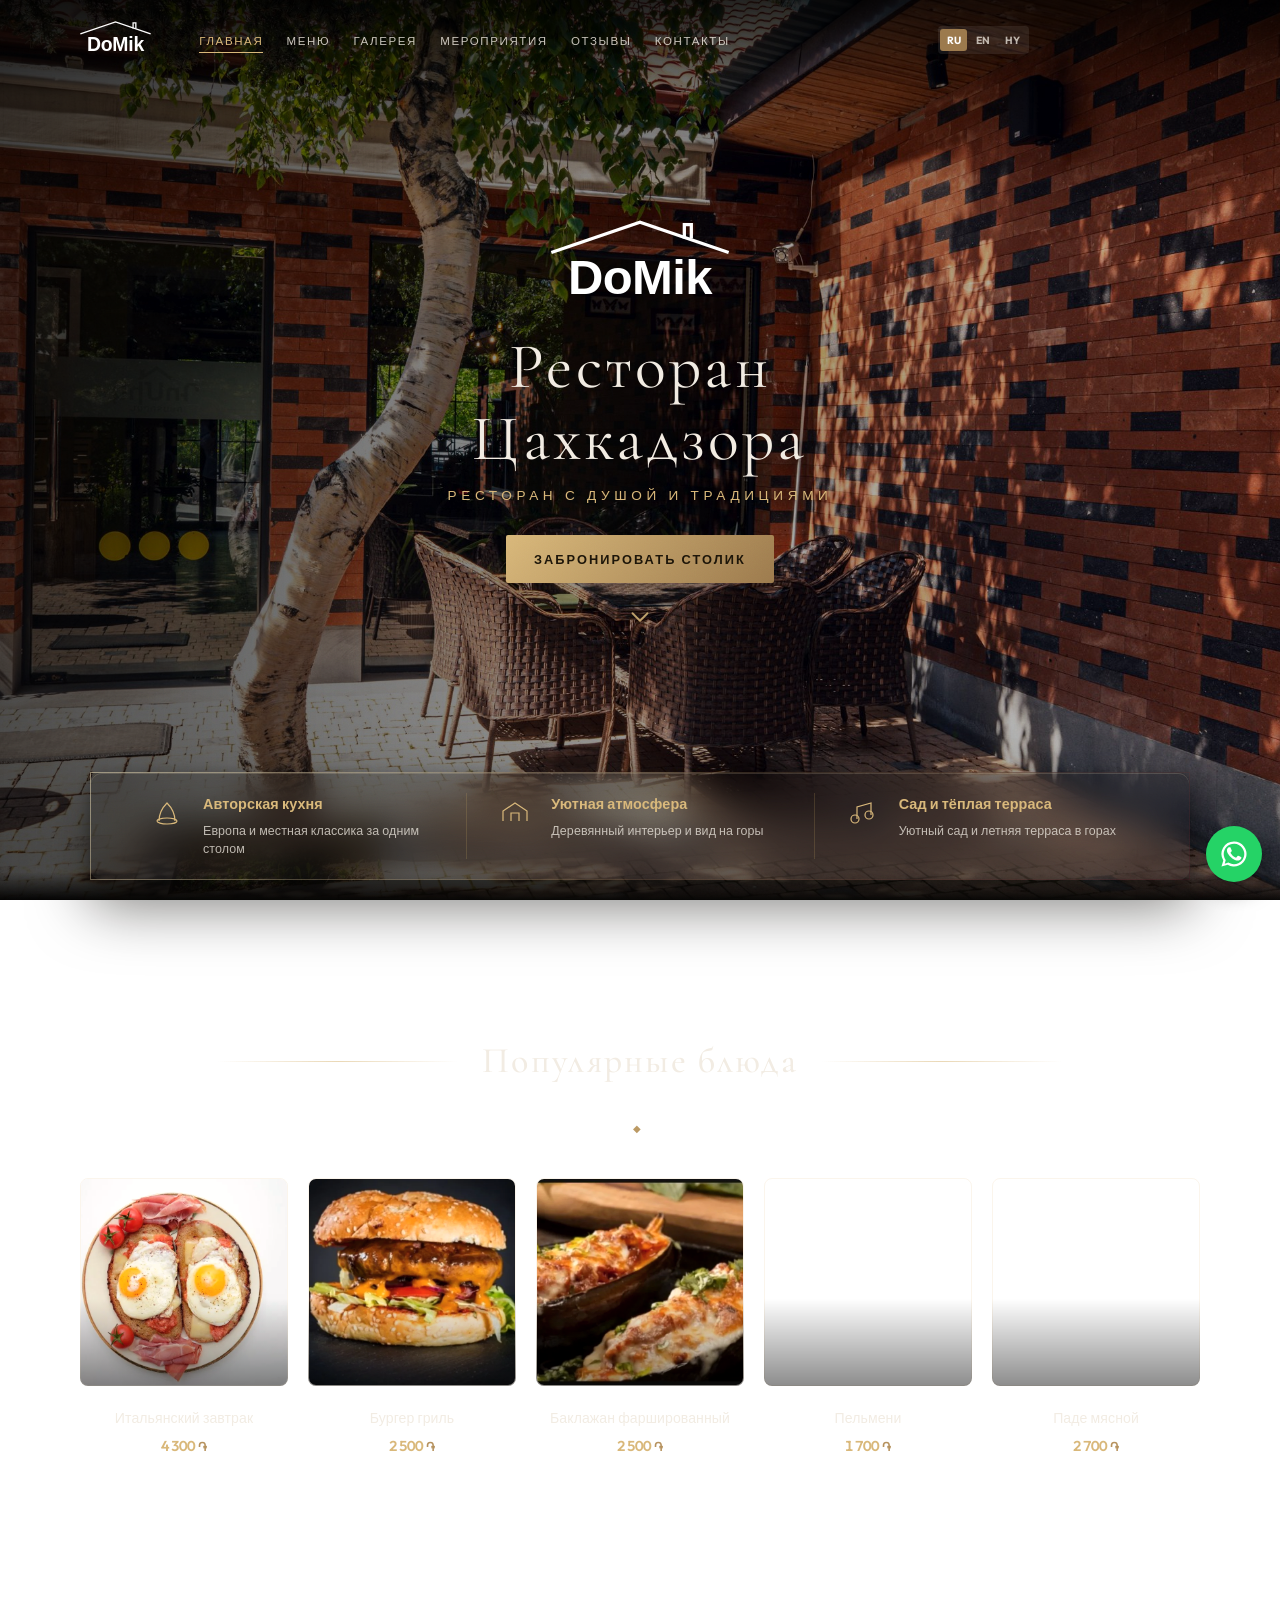
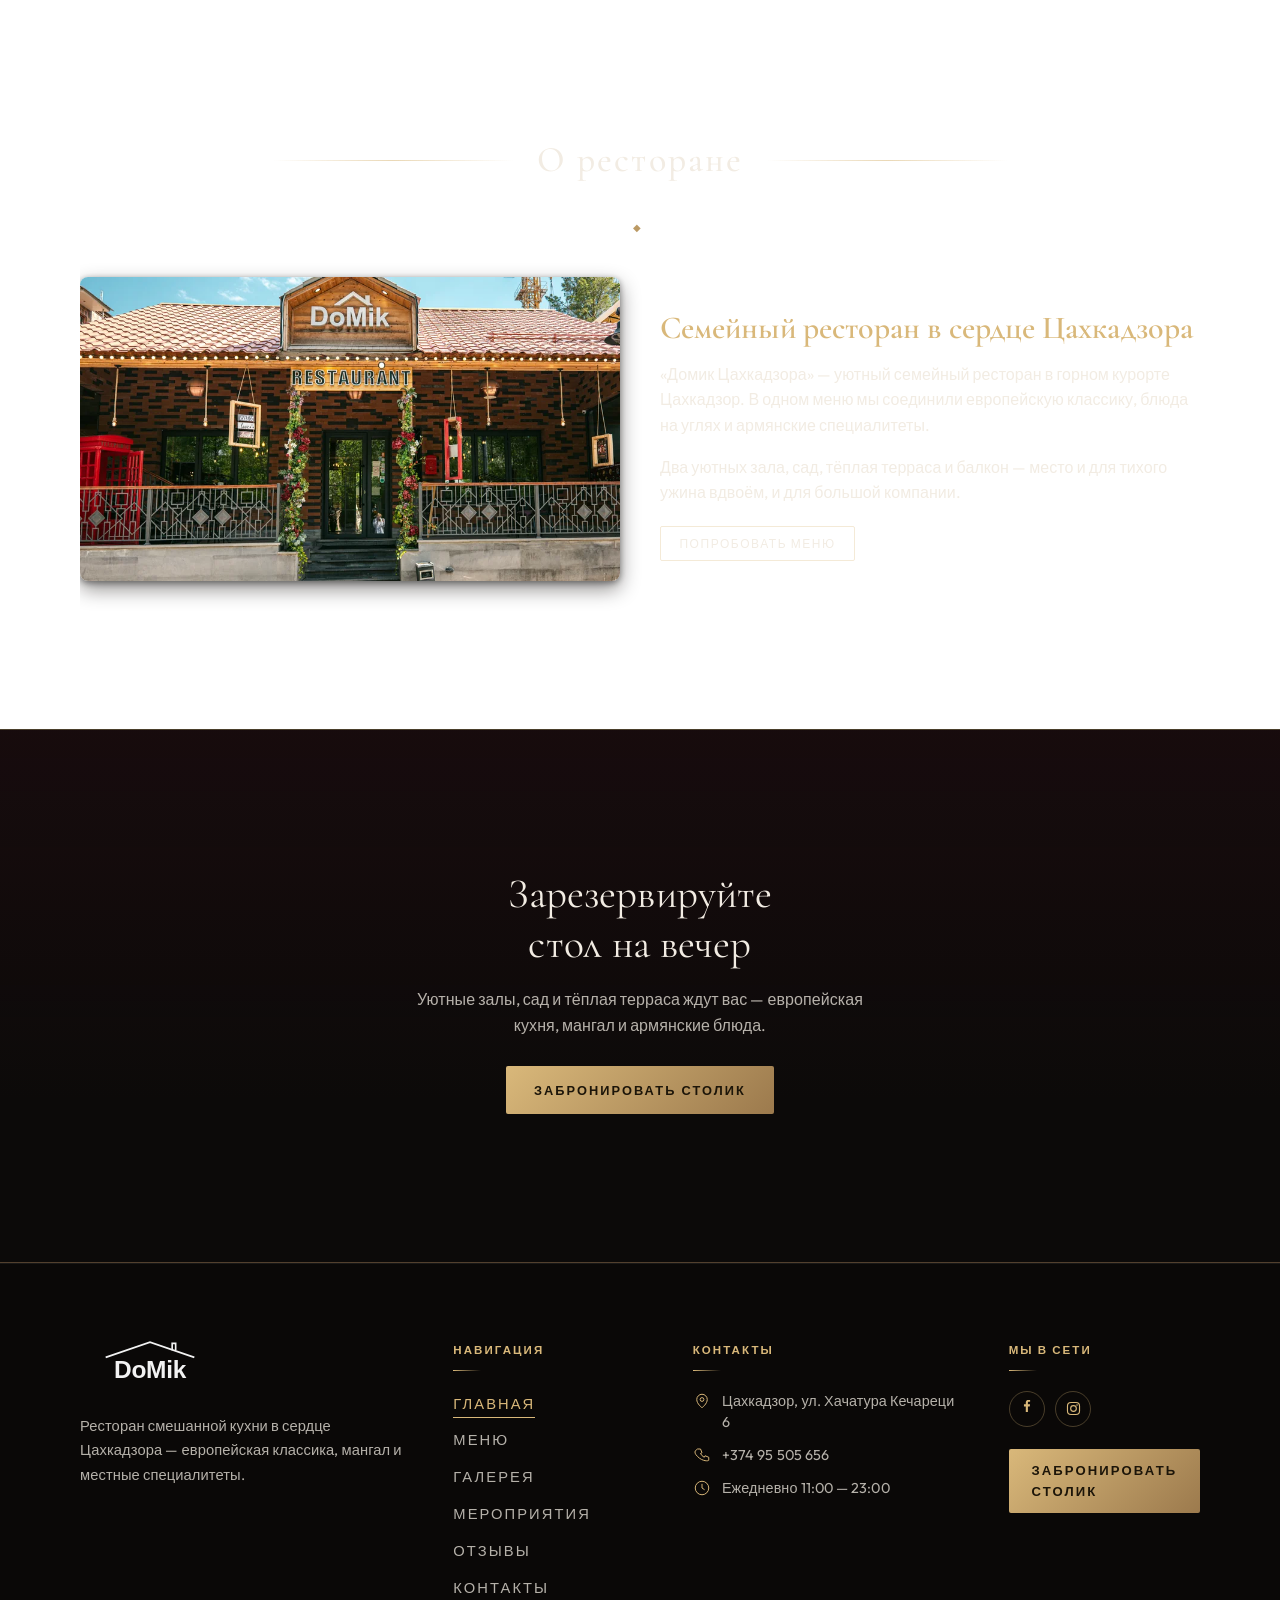
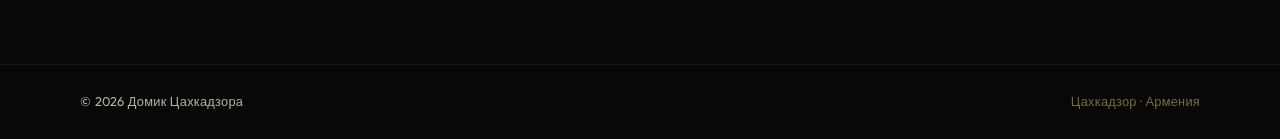
==== index.html @ 6a893675 "Site menu: fill in missing EN/HY translations (15 names, 33 descriptions) Ported the supplement dict" ====
<!DOCTYPE html>
<html lang="ru">
<head>
<meta charset="UTF-8">
<meta name="viewport" content="width=device-width, initial-scale=1.0">
<title data-i18n="page.title">Ресторан Цахкадзора</title>

<link rel="preconnect" href="https://fonts.googleapis.com">
<link rel="preconnect" href="https://fonts.gstatic.com" crossorigin>
<link href="https://fonts.googleapis.com/css2?family=Cormorant+Garamond:ital,wght@0,300;0,400;0,500;0,600;1,300;1,400&family=Outfit:wght@300;400;500;600&display=swap" rel="stylesheet">

<link rel="preload" as="image" href="img/hero-poster.jpg?v=3" fetchpriority="high">
<link rel="stylesheet" href="css/style.css?v=58">
<meta name="description" content="«Домик Цахкадзора» — уютный семейный ресторан в Цахкадзоре: европейская и армянская кухня, блюда на углях, паста и морепродукты. Два зала, сад и терраса.">
<meta name="robots" content="index, follow">
<meta name="theme-color" content="#0c0a09">
<link rel="icon" href="favicon.ico" sizes="any">
<link rel="icon" type="image/png" href="img/favicon-32.png">
<link rel="apple-touch-icon" href="img/favicon-180.png">
<meta property="og:type" content="website">
<meta property="og:site_name" content="Домик Цахкадзора">
<meta property="og:title" content="Домик Цахкадзора — ресторан">
<meta property="og:description" content="«Домик Цахкадзора» — уютный семейный ресторан в Цахкадзоре: европейская и армянская кухня, блюда на углях, паста и морепродукты. Два зала, сад и терраса.">
<meta property="og:image" content="https://zhenyalaptev03gmailcom.github.io/domik-tsakhkadzora/img/og-cover.jpg">
<meta property="og:url" content="https://zhenyalaptev03gmailcom.github.io/domik-tsakhkadzora/">
<link rel="canonical" href="https://zhenyalaptev03gmailcom.github.io/domik-tsakhkadzora/">
<meta property="og:locale" content="ru_RU">
<meta name="twitter:card" content="summary_large_image">
<script type="application/ld+json">
{"@context":"https://schema.org","@type":"Restaurant","name":"Домик Цахкадзора","image":"https://zhenyalaptev03gmailcom.github.io/domik-tsakhkadzora/img/og-cover.jpg","url":"https://zhenyalaptev03gmailcom.github.io/domik-tsakhkadzora/","telephone":"+374 95 505 656","priceRange":"$$","servesCuisine":["Армянская","Европейская"],"address":{"@type":"PostalAddress","streetAddress":"ул. Хачатура Кечареци 6","addressLocality":"Цахкадзор","addressRegion":"Котайк","addressCountry":"AM"},"geo":{"@type":"GeoCoordinates","latitude":40.5314,"longitude":44.7194},"openingHoursSpecification":[{"@type":"OpeningHoursSpecification","dayOfWeek":["Monday","Tuesday","Wednesday","Thursday","Friday","Saturday","Sunday"],"opens":"11:00","closes":"23:00"}],"hasMenu":"https://zhenyalaptev03gmailcom.github.io/domik-tsakhkadzora/menu.html","acceptsReservations":true,"sameAs":["https://www.instagram.com/domik_restaurant/","https://www.facebook.com/domiktsaghkadzor","https://yandex.com/maps/org/domik/241007402187/"],"aggregateRating":{"@type":"AggregateRating","ratingValue":"5.0","reviewCount":"89","bestRating":"5"}}
</script>
</head>
<body>
<div id="intro-curtain" aria-hidden="true">
  <img src="img/logo-domik.svg" alt="" width="220" height="74">
  <span class="intro-rule"></span>
</div>
<header class="site-header">
<div class="nav-inner">
  <div class="nav-left">
    <a href="index.html" class="logo logo--header">
      <img src="img/logo-domik.svg" alt="DoMik" class="logo-mark" width="112" height="38">
    </a>
  </div>
  <nav><ul><li><a href="index.html" data-i18n="nav.home" class="active">Главная</a></li><li><a href="menu.html" data-i18n="nav.menu">Меню</a></li><li><a href="gallery.html" data-i18n="nav.gallery">Галерея</a></li><li><a href="events.html" data-i18n="nav.events">Мероприятия</a></li><li><a href="reviews.html" data-i18n="nav.reviews">Отзывы</a></li><li><a href="contacts.html" data-i18n="nav.contacts">Контакты</a></li></ul></nav>
  <div class="nav-right">
    
<div class="lang-switch" role="group" aria-label="Language">
  <button type="button" data-lang="ru" class="active">RU</button>
  <button type="button" data-lang="en">EN</button>
  <button type="button" data-lang="hy">HY</button>
</div>
    <a href="contacts.html#book" class="btn-book-outline" data-i18n="hero.btn2">Забронировать столик</a>
    <a class="ya-rating" href="https://yandex.com/maps/org/domik/241007402187/" target="_blank" rel="noopener" title="Рейтинг 5,0 в Яндексе">
      <iframe src="https://yandex.ru/sprav/widget/rating-badge/241007402187?type=rating&theme=dark" width="180" height="64" frameborder="0" scrolling="no" loading="lazy" title="Рейтинг в Яндексе"></iframe>
    </a>
    <button class="burger" aria-label="Меню"><span></span><span></span><span></span></button>
  </div>
</div>
</header>

<section class="hero hero--home">
  <div class="hero-bg"></div>
  <video class="hero-video" autoplay muted loop playsinline preload="metadata" poster="img/hero-poster.jpg?v=3" aria-hidden="true">
    <source src="video/hero-9x16.mp4?v=4" type="video/mp4" media="(max-width: 600px) and (orientation: portrait)">
    <source src="video/hero.mp4?v=4" type="video/mp4">
  </video>
  <div class="hero-scrim" aria-hidden="true"></div>
  <div class="hero-stack">
    <div class="hero-content hero-content--center">
      <div class="hero-brand">
        <img src="img/logo-domik.svg" alt="DoMik" class="hero-logo" width="280" height="94">
        <h1 class="hero-place" data-i18n="brand.place">Ресторан Цахкадзора</h1>
        <p class="hero-tagline" data-i18n="hero.subtitle">ресторан с душой и традициями</p>
      </div>
      <a href="contacts.html#book" class="btn-book-solid" data-i18n="hero.btn.book">Забронировать столик</a>
      <a href="#popular" class="hero-scroll" aria-label="Листать вниз">
        <svg viewBox="0 0 24 24" fill="none"><path d="M6 9l6 6 6-6" stroke="currentColor" stroke-width="1.5" stroke-linecap="round" stroke-linejoin="round"/></svg>
      </a>
    </div>
    <div class="features-bar features-bar--hero">
      <div class="features-box">
        <div class="feature-cell"><svg class="feat-icon" viewBox="0 0 40 40" fill="none"><path d="M12 28c0-8 4-14 8-18 4 4 8 10 8 18" stroke="currentColor" stroke-width="1.2"/><ellipse cx="20" cy="28" rx="10" ry="3" stroke="currentColor" stroke-width="1.2"/></svg>
          <div><h4 data-i18n="feat1.t">Авторская кухня</h4><p data-i18n="feat1.p">Европа и местная классика за одним столом</p></div>
        </div>
        <div class="feature-cell"><svg class="feat-icon" viewBox="0 0 40 40" fill="none"><path d="M8 28V18l12-8 12 8v10" stroke="currentColor" stroke-width="1.2"/><path d="M16 28v-8h8v8" stroke="currentColor" stroke-width="1.2"/></svg>
          <div><h4 data-i18n="feat2.t">Уютная атмосфера</h4><p data-i18n="feat2.p">Тёплый интерьер и гостеприимство</p></div>
        </div>
        <div class="feature-cell"><svg class="feat-icon" viewBox="0 0 40 40" fill="none"><path d="M14 26V14l14-4v12" stroke="currentColor" stroke-width="1.2"/><circle cx="12" cy="26" r="4" stroke="currentColor" stroke-width="1.2"/><circle cx="26" cy="22" r="4" stroke="currentColor" stroke-width="1.2"/></svg>
          <div><h4 data-i18n="feat3.t">Сад и тёплая терраса</h4><p data-i18n="feat3.p">Уютный сад и летняя терраса в горах</p></div>
        </div>
      </div>
    </div>
  </div>
</section>

<section class="section-dishes" id="popular">
  <div class="container">
    <div class="section-heading">
      <h2 data-i18n="sec.dishes">Популярные блюда</h2>
    </div>
    <p class="section-diamond">◆</p>
    <div class="dishes-grid" id="popular-dishes-grid" aria-live="polite">
      <p class="popular-dishes-loading">Загрузка…</p>
    </div>
  </div>
</section>
<section class="section-about" id="about">
  <div class="container">
    <div class="section-heading">
      <h2 data-i18n="page.about.h1">О ресторане</h2>
    </div>
    <p class="section-diamond">◆</p>
    <div class="about-split">
      <picture><source srcset="img/about-interior.webp?v=3" type="image/webp"><img src="img/about-interior.jpg?v=3" alt="Ресторан «Домик Цахкадзора»" width="900" height="506" loading="lazy" decoding="async"></picture>
      <div>
        <h3 class="about-split__title" data-i18n="about.h2">Семейный ресторан в сердце Цахкадзора</h3>
        <p data-i18n="about.p1">«Домик Цахкадзора» — уютный семейный ресторан в горном курорте Цахкадзор. В одном меню мы соединили европейскую классику, блюда на углях и армянские специалитеты.</p>
        <p data-i18n="about.p2" style="margin-top:1rem">Два уютных зала, сад, тёплая терраса и балкон — место и для тихого ужина вдвоём, и для большой компании.</p>
        <p style="margin-top:1.5rem"><a href="menu.html" class="btn-book-outline" data-i18n="about.btn">Попробовать меню</a></p>
      </div>
    </div>
  </div>
</section>
<section class="events-band reserve-band">
  <div class="container">
    <p class="events-band__statement" data-i18n="reserve.h">Зарезервируйте стол на вечер</p>
    <p class="reserve-band__sub" data-i18n="reserve.p">Уютные залы, сад и тёплая терраса ждут вас — европейская кухня, мангал и армянские блюда.</p>
    <a href="contacts.html#book" class="btn-book-solid" data-i18n="hero.btn.book">Забронировать столик</a>
  </div>
</section>

<footer class="site-footer">
<div class="container footer-grid">
  <div class="footer-col footer-col--brand">
    <a href="index.html" class="footer-logo" aria-label="DoMik"><img src="img/logo-domik.svg" alt="DoMik" width="140" height="47"></a>
    <p class="footer-tagline" data-i18n="footer.tagline">Ресторан смешанной кухни в сердце Цахкадзора — европейская классика, мангал и местные специалитеты.</p>
    <a class="ya-rating ya-rating--footer" href="https://yandex.com/maps/org/domik/241007402187/" target="_blank" rel="noopener" title="Рейтинг 5,0 в Яндексе">
      <iframe src="https://yandex.ru/sprav/widget/rating-badge/241007402187?type=rating&amp;theme=dark" width="150" height="50" frameborder="0" scrolling="no" loading="lazy" title="Рейтинг в Яндексе"></iframe>
    </a>
  </div>
  <nav class="footer-col footer-col--nav" aria-label="Footer">
    <h4 class="footer-h" data-i18n="footer.nav">Навигация</h4>
    <ul>
      <li><a href="index.html" data-i18n="nav.home">Главная</a></li>
      <li><a href="menu.html" data-i18n="nav.menu">Меню</a></li>
      <li><a href="gallery.html" data-i18n="nav.gallery">Галерея</a></li>
      <li><a href="events.html" data-i18n="nav.events">Мероприятия</a></li>
      <li><a href="reviews.html" data-i18n="nav.reviews">Отзывы</a></li>
      <li><a href="contacts.html" data-i18n="nav.contacts">Контакты</a></li>
    </ul>
  </nav>
  <div class="footer-col footer-col--contacts">
    <h4 class="footer-h" data-i18n="nav.contacts">Контакты</h4>
    <ul class="footer-contact-list">
      <li><svg viewBox="0 0 24 24" fill="none" aria-hidden="true"><path d="M12 21s7-5.2 7-11a7 7 0 10-14 0c0 5.8 7 11 7 11z" stroke="currentColor" stroke-width="1.3"/><circle cx="12" cy="10" r="2.5" stroke="currentColor" stroke-width="1.3"/></svg><span data-i18n="contacts.addr.val">Цахкадзор, ул. Хачатура Кечареци 6</span></li>
      <li><svg viewBox="0 0 24 24" fill="none" aria-hidden="true"><path d="M6 4h4l2 5-2 1a11 11 0 005 5l1-2 5 2v4c0 1-8 2-15-5S5 5 6 4z" stroke="currentColor" stroke-width="1.3" stroke-linejoin="round"/></svg><a href="tel:+37495505656">+374 95 505 656</a></li>
      <li><svg viewBox="0 0 24 24" fill="none" aria-hidden="true"><circle cx="12" cy="12" r="9" stroke="currentColor" stroke-width="1.3"/><path d="M12 7v5l3 2" stroke="currentColor" stroke-width="1.3" stroke-linecap="round"/></svg><span data-i18n="footer.hours.val">Ежедневно 11:00 — 23:00</span></li>
    </ul>
  </div>
  <div class="footer-col footer-col--connect">
    <h4 class="footer-h" data-i18n="footer.follow">Мы в сети</h4>
    <div class="footer-social">
      <a href="https://www.facebook.com/domiktsaghkadzor" target="_blank" rel="noopener" aria-label="Facebook"><svg viewBox="0 0 24 24" fill="currentColor" aria-hidden="true"><path d="M14 9h2.6l.4-3.1H14V3.9c0-.9.25-1.5 1.55-1.5H17.1V-.2C16.8-.25 15.85-.3 14.75-.3 12.45-.3 11 1.1 11 3.6v2.3H8.4V9H11v8h3V9z"/></svg></a>
      <a href="https://www.instagram.com/domik_restaurant/" target="_blank" rel="noopener" aria-label="Instagram"><svg viewBox="0 0 24 24" fill="none" aria-hidden="true"><rect x="3.5" y="3.5" width="17" height="17" rx="5" stroke="currentColor" stroke-width="1.6"/><circle cx="12" cy="12" r="4" stroke="currentColor" stroke-width="1.6"/><circle cx="17" cy="7" r="1.1" fill="currentColor"/></svg></a>
    </div>
    <a href="contacts.html#book" class="btn-book-solid footer-book" data-i18n="hero.btn.book">Забронировать столик</a>
  </div>
</div>
<div class="footer-bottom">
  <div class="container footer-bottom__inner">
    <span data-i18n="footer.copy">© 2026 Домик Цахкадзора</span>
    <span class="footer-madeby" data-i18n="logo.tag">Цахкадзор · Армения</span>
  </div>
</div>
</footer>
<script src="js/i18n.js?v=16"></script>
<script src="js/main.js?v=11"></script>
<script src="js/enhance.js?v=4"></script>
<script src="js/popular-weekly.js?v=38"></script>
</body>
</html>
---- css/style.css ----
/* Шрифты грузятся через <link rel="preconnect"> + <link> в <head> каждой страницы
   (Cormorant Garamond + Outfit). @import убран как render-blocking; Playfair Display не используется. */

:root {
  --bg: #0d0d0d;
  --bg-bar: rgba(13, 13, 13, 0.88);
  --bronze: #a67c52;
  --bronze-light: #c9a962;
  --bronze-solid: #8b6342;
  --text: #ffffff;
  --muted: rgba(255, 255, 255, 0.65);
  --line: rgba(201, 169, 98, 0.35);
}

* { margin: 0; padding: 0; box-sizing: border-box; }

body {
  font-family: 'Outfit', sans-serif;
  background: var(--bg);
  color: var(--text);
  line-height: 1.6;
}

h1, h2, h3, h4 {
  font-family: 'Cormorant Garamond', Georgia, serif;
  font-weight: 600;
}

a { text-decoration: none; color: inherit; transition: 0.25s; }

.container {
  max-width: 1200px;
  margin: 0 auto;
  padding: 0 1.5rem;
}

/* —— Header —— */
.site-header {
  position: fixed;
  top: 0;
  left: 0;
  right: 0;
  z-index: 1000;
  background: linear-gradient(180deg, rgba(0, 0, 0, 0.55) 0%, transparent 100%);
  transition: background 0.3s;
}

.site-header.scrolled {
  background: var(--bg-bar);
  backdrop-filter: blur(12px);
  border-bottom: 1px solid rgba(255, 255, 255, 0.06);
}

/* mobile burger open: solid dark header (no light hero showing through) */
.site-header.nav-open {
  background: #0f0c0a;
  backdrop-filter: blur(12px);
  border-bottom: 1px solid rgba(255, 255, 255, 0.06);
}

.nav-inner {
  max-width: 1200px;
  margin: 0 auto;
  padding: 0 1.25rem;
  height: 80px;
  display: grid;
  grid-template-columns: 1fr auto 1fr;
  align-items: center;
  gap: 1rem;
}

.nav-left { display: flex; align-items: center; justify-self: start; }

.logo {
  display: flex;
  align-items: center;
  color: var(--text);
}

.logo--header .logo-mark {
  display: block;
  width: auto;
  height: 38px;
  color: #fff;
}

.logo-icon {
  width: 44px;
  height: 44px;
  flex-shrink: 0;
}

.logo-text {
  font-family: 'Cormorant Garamond', serif;
  font-size: 1.15rem;
  font-weight: 600;
  line-height: 1.2;
  letter-spacing: 0.02em;
}

.logo-text small {
  display: block;
  font-family: 'Outfit', sans-serif;
  font-size: 0.62rem;
  font-weight: 400;
  color: var(--muted);
  letter-spacing: 0.14em;
  text-transform: uppercase;
  margin-top: 0.15rem;
}

nav { justify-self: center; }

nav ul {
  display: flex;
  gap: 1.75rem;
  list-style: none;
  flex-wrap: wrap;
  justify-content: center;
}

nav a {
  color: rgba(255, 255, 255, 0.85);
  font-size: 0.8rem;
  font-weight: 400;
  letter-spacing: 0.04em;
}

nav a:hover,
nav a.active { color: var(--bronze-light); }

.nav-right {
  display: flex;
  align-items: center;
  gap: 0.75rem;
  justify-self: end;
}

.btn-book-outline {
  border: 1px solid var(--bronze-light);
  color: var(--text);
  padding: 0.55rem 1.15rem;
  font-size: 0.75rem;
  font-weight: 500;
  letter-spacing: 0.06em;
  border-radius: 2px;
  white-space: nowrap;
}

.btn-book-outline:hover {
  background: rgba(201, 169, 98, 0.12);
}

.btn-book-solid {
  display: inline-block;
  background: var(--bronze-solid);
  color: #fff;
  padding: 0.85rem 1.75rem;
  border-radius: 4px;
  font-size: 0.8rem;
  font-weight: 600;
  letter-spacing: 0.08em;
  border: none;
  cursor: pointer;
}

.btn-book-solid:hover { background: var(--bronze); }

.lang-switch {
  display: flex;
  gap: 0.15rem;
  background: rgba(255, 255, 255, 0.08);
  padding: 0.15rem;
  border-radius: 4px;
}

.lang-switch button {
  border: none;
  background: transparent;
  color: var(--muted);
  font-size: 0.65rem;
  font-weight: 700;
  padding: 0.3rem 0.4rem;
  border-radius: 3px;
  cursor: pointer;
  font-family: inherit;
}

.lang-switch button.active {
  background: var(--bronze-solid);
  color: #fff;
}

.burger {
  display: none;
  flex-direction: column;
  gap: 5px;
  background: none;
  border: none;
  cursor: pointer;
  padding: 4px;
}

.burger span {
  width: 22px;
  height: 2px;
  background: var(--bronze-light);
}

/* —— Hero —— */
.hero {
  position: relative;
  min-height: 100vh;
  min-height: 100dvh;
  padding-top: 72px;
}

.hero-stack {
  position: relative;
  z-index: 2;
  display: flex;
  flex-direction: column;
  justify-content: space-between;
  min-height: calc(100vh - 72px);
  min-height: calc(100dvh - 72px);
  max-width: 1200px;
  margin: 0 auto;
  padding: 1rem 1.5rem 1.25rem;
  width: 100%;
  box-sizing: border-box;
}

.hero-bg {
  position: absolute;
  inset: 0;
  background: url('../img/hero-bg.jpg?v=2') center/cover no-repeat;
}

.hero-bg::after {
  content: '';
  position: absolute;
  inset: 0;
  background: linear-gradient(
    90deg,
    rgba(0, 0, 0, 0.72) 0%,
    rgba(0, 0, 0, 0.45) 45%,
    rgba(0, 0, 0, 0.25) 100%
  );
}

.hero-content {
  position: relative;
  z-index: 2;
  width: 100%;
  text-align: left;
}

.hero--home .hero-content {
  flex: 1;
  display: flex;
  flex-direction: column;
  align-items: center;
  justify-content: center;
  padding: 0.5rem 0 1rem;
  min-height: 0;
}

.hero-content--center {
  display: flex;
  flex-direction: column;
  align-items: center;
  text-align: center;
}

.hero-brand {
  margin-bottom: 1.5rem;
  max-width: 560px;
  display: block;
}

.hero--home .hero-brand {
  margin-left: auto;
  margin-right: auto;
  text-align: center;
}

.hero--home .hero-logo {
  margin-left: auto;
  margin-right: auto;
}

.hero--home .btn-book-solid {
  margin-top: 0.25rem;
}

.hero-logo {
  display: block;
  width: min(280px, 78vw);
  height: auto;
  margin-bottom: 1rem;
  filter: drop-shadow(0 8px 24px rgba(0, 0, 0, 0.45));
}

.hero-place {
  display: block;
  font-family: 'Cormorant Garamond', serif;
  font-size: clamp(2rem, 5vw, 3.25rem);
  font-weight: 600;
  letter-spacing: 0.04em;
  color: #ffffff !important;
  margin: 0 0 0.65rem;
  padding: 0;
  line-height: 1.12;
  text-shadow: 0 2px 20px rgba(0, 0, 0, 0.5);
}

.hero-tagline {
  display: block;
  font-family: 'Outfit', sans-serif;
  font-size: clamp(1rem, 2.2vw, 1.15rem);
  font-weight: 300;
  color: var(--bronze-light);
  letter-spacing: 0.03em;
  margin: 0;
  text-transform: lowercase;
  text-shadow: 0 1px 12px rgba(0, 0, 0, 0.4);
}

.hero-welcome {
  font-size: 0.9rem;
  color: var(--bronze-light);
  margin-bottom: 0.75rem;
  font-weight: 400;
  letter-spacing: 0.02em;
}

.hero-content h1 {
  font-size: clamp(2.5rem, 5.5vw, 4rem);
  font-weight: 600;
  margin-bottom: 0.65rem;
  color: #fff;
  max-width: 520px;
}

.hero-subtitle {
  font-size: 1.05rem;
  color: var(--muted);
  max-width: 420px;
  margin-bottom: 1.75rem;
  font-weight: 300;
}

/* —— Features bar (в первом экране hero) —— */
.features-bar {
  position: relative;
  z-index: 3;
  width: 100%;
  flex-shrink: 0;
}

.features-bar--hero {
  margin-top: auto;
  padding: 0;
}

.features-bar .features-box {
  display: grid;
  grid-template-columns: repeat(3, 1fr);
  gap: 0;
  padding: 1.25rem 1.75rem;
  max-width: 1100px;
  margin: 0 auto;
  background: rgba(8, 8, 8, 0.2);
  backdrop-filter: blur(18px) saturate(1.15);
  -webkit-backdrop-filter: blur(18px) saturate(1.15);
  border: 1px solid rgba(201, 169, 98, 0.28);
  border-radius: 12px;
  box-shadow:
    inset 0 0 0 1px rgba(255, 255, 255, 0.05),
    0 12px 40px rgba(0, 0, 0, 0.4);
}

.features-bar .feature-cell {
  padding: 0 1.75rem;
}

.features-bar .feature-cell:not(:first-child) {
  border-left: 1px solid rgba(201, 169, 98, 0.2);
}

.feature-cell {
  display: flex;
  align-items: flex-start;
  gap: 1rem;
}

.feature-cell .feat-icon {
  width: 40px;
  height: 40px;
  flex-shrink: 0;
  color: var(--bronze-light);
}

.feature-cell h4 {
  font-family: 'Outfit', sans-serif;
  font-size: 0.9rem;
  font-weight: 600;
  margin-bottom: 0.35rem;
  color: var(--bronze-light);
}

.feature-cell p {
  font-size: 0.78rem;
  color: var(--muted);
  line-height: 1.5;
}

/* —— Popular dishes —— */
.section-dishes {
  padding: 4.5rem 0 5rem;
  background: var(--bg);
}

.section-about {
  padding: 3rem 0 5rem;
  background: var(--bg);
  scroll-margin-top: 88px;
}

.about-split__title {
  font-family: 'Cormorant Garamond', serif;
  font-size: clamp(1.5rem, 3vw, 2rem);
  color: var(--bronze-light);
  margin-bottom: 1rem;
  font-weight: 600;
}

.section-heading {
  display: flex;
  align-items: center;
  justify-content: center;
  gap: 1.25rem;
  margin-bottom: 3rem;
}

.section-heading::before,
.section-heading::after {
  content: '';
  flex: 1;
  max-width: 180px;
  height: 1px;
  background: linear-gradient(90deg, transparent, var(--line), transparent);
}

.section-heading h2 {
  font-size: clamp(1.75rem, 3vw, 2.25rem);
  white-space: nowrap;
  color: #fff;
}

.section-heading .diamond,
.section-diamond {
  color: var(--bronze-light);
  font-size: 0.65rem;
  margin: -1.5rem 0 2.5rem;
  text-align: center;
  letter-spacing: 0.3em;
}

.dishes-grid {
  display: grid;
  grid-template-columns: repeat(5, 1fr);
  gap: 1.25rem;
}

.popular-dishes-loading,
.popular-dishes-fallback {
  grid-column: 1 / -1;
  text-align: center;
  color: var(--muted);
  font-size: 0.95rem;
  padding: 2rem 1rem;
}

.dish-card {
  text-align: center;
  transition: transform 0.3s;
}

.dish-card:hover { transform: translateY(-4px); }

.dish-card img {
  width: 100%;
  aspect-ratio: 1;
  object-fit: cover;
  border-radius: 6px;
  margin-bottom: 0.85rem;
  border: 1px solid rgba(201, 169, 98, 0.12);
}

.dish-card h4 {
  font-family: 'Outfit', sans-serif;
  font-size: 0.88rem;
  font-weight: 500;
  margin-bottom: 0.35rem;
}

.dish-card .price {
  color: var(--bronze-light);
  font-weight: 600;
  font-size: 0.9rem;
}

/* —— Footer —— */
.site-footer {
  background: #080808;
  border-top: 1px solid rgba(255, 255, 255, 0.06);
  padding: 2rem 0;
}

.footer-inner {
  display: flex;
  flex-wrap: wrap;
  align-items: center;
  justify-content: space-between;
  gap: 1.5rem;
}

.footer-contacts {
  display: flex;
  flex-wrap: wrap;
  gap: 2rem 2.5rem;
}

.footer-item {
  display: flex;
  align-items: center;
  gap: 0.65rem;
  font-size: 0.82rem;
  color: var(--muted);
}

.footer-item svg {
  width: 18px;
  height: 18px;
  color: var(--bronze-light);
  flex-shrink: 0;
}

.footer-item strong {
  display: block;
  color: #fff;
  font-weight: 500;
  font-size: 0.85rem;
}

.footer-social {
  display: flex;
  gap: 0.65rem;
}

.footer-social a {
  width: 36px;
  height: 36px;
  border: 1px solid var(--line);
  border-radius: 50%;
  display: flex;
  align-items: center;
  justify-content: center;
  font-size: 0.7rem;
  font-weight: 600;
  color: var(--bronze-light);
}

.footer-social a:hover {
  background: rgba(201, 169, 98, 0.1);
}

/* —— Inner pages —— */
.page-hero {
  padding: 9rem 1.5rem 3rem;
  text-align: center;
  background: transparent;   /* blend into the page gradient — no flat-dark block / divider seam */
  border-bottom: none;
}

.page-hero h1 { font-size: 2.5rem; }

.page-hero p {
  color: var(--muted);
  margin-top: 0.5rem;
}

section.page-section { padding: 3rem 0 4rem; }

.menu-category { margin-bottom: 2.5rem; }

.menu-category h3 {
  font-size: 1.35rem;
  color: var(--bronze-light);
  margin-bottom: 1rem;
  border-bottom: 1px solid rgba(255, 255, 255, 0.08);
  padding-bottom: 0.5rem;
}

.menu-item {
  display: flex;
  justify-content: space-between;
  gap: 1rem;
  padding: 1rem 0;
  border-bottom: 1px solid rgba(255, 255, 255, 0.05);
}

.menu-item h4 { font-size: 1rem; }

.menu-item .desc {
  font-size: 0.85rem;
  color: var(--muted);
}

.menu-item .price {
  color: var(--bronze-light);
  font-weight: 600;
  white-space: nowrap;
}

/* —— Menu page (orderin import) —— */
.menu-nav {
  display: flex;
  flex-wrap: wrap;
  gap: 0.5rem;
  justify-content: center;
  padding: 1rem 1.25rem;
  margin: -1rem auto 1.25rem;
  position: sticky;
  top: 72px;
  z-index: 50;
  max-width: 1170px;
  background: rgba(13, 13, 13, 0.55);
  backdrop-filter: blur(22px) saturate(1.1);
  -webkit-backdrop-filter: blur(22px) saturate(1.1);
  border: 1px solid rgba(255, 255, 255, 0.08);
  border-radius: 14px;
  box-shadow: 0 12px 40px rgba(0, 0, 0, 0.4);
  isolation: isolate;
}

/* Размытый «ореол» по бокам панели вкладок — без вертикальной линии */
.menu-nav::before {
  content: '';
  position: absolute;
  left: 50%;
  top: 50%;
  z-index: -1;
  width: min(calc(100% + 10rem), 96vw);   /* cap so the glow never overflows narrow desktops */
  height: calc(100% + 3rem);
  transform: translate(-50%, -50%);
  border-radius: 28px;
  background: rgba(13, 13, 13, 0.72);
  filter: blur(28px);
  pointer-events: none;
}

.menu-tab {
  padding: 0.45rem 0.9rem;
  border: 1px solid rgba(255, 255, 255, 0.12);
  border-radius: 999px;
  font-size: 0.8rem;
  color: var(--muted);
  transition: color 0.2s, border-color 0.2s, background 0.2s;
}

.menu-tab:hover {
  color: var(--bronze-light);
  border-color: var(--bronze);
}

.menu-page .menu-category {
  scroll-margin-top: 140px;
  margin-bottom: 3rem;
  padding-top: 0.25rem;
}

.menu-page .menu-category:first-of-type {
  padding-top: 0.75rem;
}

.menu-page .menu-category h3 {
  font-size: 1.5rem;
  color: var(--bronze-light);
  margin-bottom: 1.25rem;
  padding-bottom: 0.5rem;
  border-bottom: 1px solid rgba(255, 255, 255, 0.08);
}

.menu-grid {
  display: grid;
  grid-template-columns: repeat(auto-fill, minmax(200px, 1fr));
  gap: 1.25rem;
}

.menu-card {
  display: block;
  width: 100%;
  margin: 0;
  padding: 0;
  font: inherit;
  color: inherit;
  text-align: left;
  text-decoration: none;
  appearance: none;
  -webkit-appearance: none;
  background: #161616;
  border: none;
  border-radius: 8px;
  overflow: hidden;
  box-shadow: inset 0 0 0 1px rgba(255, 255, 255, 0.06);
  transition: transform 0.2s, box-shadow 0.2s;
}

a.menu-card--link {
  cursor: pointer;
  user-select: none;
  -webkit-user-select: none;
}

a.menu-card--link:focus-visible {
  outline: 2px solid var(--bronze-light);
  outline-offset: 2px;
}

a.menu-card--link img {
  pointer-events: none;
  -webkit-user-drag: none;
}

.menu-card:hover {
  transform: translateY(-2px);
  box-shadow:
    inset 0 0 0 1px rgba(201, 169, 98, 0.35),
    0 8px 24px rgba(0, 0, 0, 0.35);
}

.modal[hidden] {
  display: none !important;
  pointer-events: none !important;
}

.dish-modal.active {
  display: flex !important;
  pointer-events: auto;
}

body.modal-open {
  overflow: hidden;
}

.dish-modal {
  align-items: center;
  justify-content: center;
  padding: 1.25rem;
}

.dish-modal__panel {
  position: relative;
  width: min(520px, 100%);
  max-height: min(90vh, 720px);
  overflow: auto;
  background: #141414;
  border-radius: 12px;
  box-shadow: 0 24px 64px rgba(0, 0, 0, 0.55);
  border: 1px solid rgba(201, 169, 98, 0.2);
}

.dish-modal__media img,
.dish-modal__media .menu-card__ph {
  width: 100%;
  aspect-ratio: 4 / 3;
  object-fit: cover;
  display: block;
}

.dish-modal__media .menu-card__ph {
  min-height: 200px;
}

.dish-modal__body {
  padding: 1.25rem 1.5rem 1.5rem;
}

.dish-modal__body h2 {
  font-family: 'Cormorant Garamond', serif;
  font-size: 1.65rem;
  font-weight: 600;
  margin-bottom: 0.35rem;
}

.dish-modal__price {
  color: var(--bronze-light);
  font-weight: 600;
  font-size: 1.05rem;
  margin-bottom: 1rem;
}

.dish-modal__body h3 {
  font-size: 0.75rem;
  letter-spacing: 0.12em;
  text-transform: uppercase;
  color: var(--muted);
  margin: 0 0 0.4rem;
}

.dish-modal__body p {
  font-size: 0.92rem;
  line-height: 1.55;
  color: rgba(255, 255, 255, 0.88);
  margin-bottom: 1rem;
}

.dish-modal .modal-close {
  position: absolute;
  top: 0.5rem;
  right: 0.5rem;
  z-index: 2;
}

/* —— Dish detail page (dish.html?id=…) —— */
.dish-page-wrap {
  position: relative;
  padding: 7.5rem 0 4rem;
  background: var(--bg);
  min-height: 100vh;
  overflow: hidden;
}

.dish-page-wrap::before {
  content: '';
  position: fixed;
  inset: 0;
  z-index: 0;
  pointer-events: none;
  background: url('../img/about-interior.jpg') center / cover no-repeat;
  opacity: 0.2;
  -webkit-mask-image:
    linear-gradient(
      90deg,
      transparent 0%,
      rgba(0, 0, 0, 0.3) 8%,
      black 22%,
      black 78%,
      rgba(0, 0, 0, 0.3) 92%,
      transparent 100%
    ),
    linear-gradient(
      180deg,
      rgba(0, 0, 0, 0.35) 0%,
      black 120px,
      black 85%,
      rgba(0, 0, 0, 0.4) 100%
    );
  -webkit-mask-composite: source-in;
  mask-image:
    linear-gradient(
      90deg,
      transparent 0%,
      rgba(0, 0, 0, 0.3) 8%,
      black 22%,
      black 78%,
      rgba(0, 0, 0, 0.3) 92%,
      transparent 100%
    ),
    linear-gradient(
      180deg,
      rgba(0, 0, 0, 0.35) 0%,
      black 120px,
      black 85%,
      rgba(0, 0, 0, 0.4) 100%
    );
  mask-composite: intersect;
}

.dish-page-wrap::after {
  content: '';
  position: fixed;
  inset: 0;
  z-index: 0;
  pointer-events: none;
  background:
    linear-gradient(
      90deg,
      var(--bg) 0%,
      rgba(13, 13, 13, 0.88) 6%,
      rgba(13, 13, 13, 0.35) 18%,
      transparent 32%,
      transparent 68%,
      rgba(13, 13, 13, 0.35) 82%,
      rgba(13, 13, 13, 0.88) 94%,
      var(--bg) 100%
    ),
    linear-gradient(
      180deg,
      var(--bg) 0%,
      rgba(13, 13, 13, 0.75) 88px,
      rgba(13, 13, 13, 0.25) 200px,
      transparent 42%,
      rgba(13, 13, 13, 0.35) 100%
    );
}

.dish-page-wrap .dish-detail {
  position: relative;
  z-index: 1;
}

.dish-detail__back {
  display: inline-block;
  margin-bottom: 1.5rem;
  color: var(--bronze-light);
  text-decoration: none;
  font-size: 0.9rem;
}

.dish-detail__back:hover {
  text-decoration: underline;
}

.dish-detail__layout {
  display: grid;
  grid-template-columns: minmax(0, 1.1fr) minmax(0, 1fr);
  gap: 2.5rem;
  align-items: start;
}

.dish-detail__info {
  padding: 1.35rem 1.5rem;
  background: rgba(13, 13, 13, 0.5);
  backdrop-filter: blur(14px) saturate(1.05);
  -webkit-backdrop-filter: blur(14px) saturate(1.05);
  border: 1px solid rgba(255, 255, 255, 0.07);
  border-radius: 10px;
}

.dish-detail__media img {
  width: 100%;
  max-height: min(72vh, 560px);
  object-fit: cover;
  border-radius: 10px;
  display: block;
  box-shadow: 0 16px 48px rgba(0, 0, 0, 0.45);
}

.dish-detail__media .menu-card__ph {
  min-height: 320px;
  border-radius: 10px;
}

.dish-detail__category {
  font-size: 0.75rem;
  letter-spacing: 0.14em;
  text-transform: uppercase;
  color: var(--muted);
  margin-bottom: 0.5rem;
}

.dish-detail__title {
  font-family: 'Cormorant Garamond', serif;
  font-size: clamp(1.75rem, 4vw, 2.5rem);
  font-weight: 600;
  line-height: 1.15;
  margin-bottom: 0.75rem;
}

.dish-detail__price {
  color: var(--bronze-light);
  font-size: 1.35rem;
  font-weight: 600;
  margin-bottom: 1.75rem;
}

.dish-detail__section {
  margin-bottom: 1.5rem;
}

.dish-detail__section h2 {
  font-size: 0.75rem;
  letter-spacing: 0.12em;
  text-transform: uppercase;
  color: var(--muted);
  margin-bottom: 0.5rem;
}

.dish-detail__section p {
  font-size: 1rem;
  line-height: 1.6;
  color: rgba(255, 255, 255, 0.9);
}

.dish-detail__error {
  text-align: center;
  color: var(--muted);
  padding: 3rem 1rem;
}

.dish-detail__error a {
  color: var(--bronze-light);
  margin-left: 0.35rem;
}

@media (max-width: 768px) {
  .dish-detail__layout {
    grid-template-columns: 1fr;
    gap: 1.5rem;
  }

  .dish-detail__media img {
    max-height: 50vh;
  }
}

.menu-card img {
  width: 100%;
  aspect-ratio: 4 / 3;
  object-fit: cover;
  object-position: center center;
  display: block;
  background-color: #161616;
}

.menu-card__ph {
  aspect-ratio: 4 / 3;
  display: flex;
  align-items: center;
  justify-content: center;
  background: linear-gradient(145deg, #1a1a1a, #252525);
  color: var(--muted);
  font-size: 0.8rem;
  text-align: center;
  padding: 1rem;
}

.menu-card__body {
  padding: 0.85rem 1rem 1rem;
}

.menu-card__body h4,
.menu-card__body .menu-card__name {
  display: block;
  font-size: 0.95rem;
  line-height: 1.35;
  margin-bottom: 0.35rem;
  font-weight: 500;
  white-space: normal;
  overflow: visible;
  text-overflow: clip;
  word-break: break-word;
  hyphens: auto;
}

.menu-card__note {
  font-size: 0.8rem;
  color: var(--muted);
  margin: 0 0 0.4rem;
  line-height: 1.35;
}

.menu-card__body .price {
  display: block;
  margin-top: 0.25rem;
  color: var(--bronze-light);
  font-weight: 600;
  font-size: 0.9rem;
}

.menu-source {
  margin-top: 2.5rem;
  font-size: 0.85rem;
  color: var(--muted);
  text-align: center;
}

.menu-source a {
  color: var(--bronze-light);
}

.menu-source code {
  font-size: 0.8rem;
  color: var(--bronze);
}

/* —— Menu page hero & scroll —— */
body.page-menu {
  background: radial-gradient(155% 130% at 50% 6%, #371a12 0%, #1f100c 42%, #0c0a09 74%) no-repeat;
  background-attachment: fixed;
}

body.page-menu .site-header {
  background: var(--bg-bar);
}

.page-hero--menu {
  position: relative;
  min-height: 42vh;
  display: flex;
  align-items: center;
  justify-content: center;
  padding: 9rem 1.5rem 4rem;
  overflow: hidden;
  border-bottom: none;
  background: transparent;   /* let the body's warm gradient show through — no flat-dark band */
}

/* old flat var(--bg) bottom band removed — the photo now masks out into the page gradient */
.page-hero--menu::after { content: none; }

.page-hero--menu .page-hero__bg {
  position: absolute;
  inset: 0;
  background: url('../img/hero-bg.jpg?v=2') center/cover no-repeat;
  animation: menuHeroZoom 20s ease-in-out infinite alternate;
  -webkit-mask-image: linear-gradient(180deg, #000 58%, transparent 100%);
  mask-image: linear-gradient(180deg, #000 58%, transparent 100%);
}

.page-hero--menu .page-hero__overlay {
  position: absolute;
  inset: 0;
  background:
    linear-gradient(
      90deg,
      rgba(0, 0, 0, 0.45) 0%,
      rgba(0, 0, 0, 0.12) 24%,
      rgba(0, 0, 0, 0.12) 76%,
      rgba(0, 0, 0, 0.45) 100%
    ),
    linear-gradient(180deg, rgba(0, 0, 0, 0.55) 0%, transparent 100%);
  -webkit-mask-image: linear-gradient(180deg, #000 58%, transparent 100%);
  mask-image: linear-gradient(180deg, #000 58%, transparent 100%);
}

.page-hero--menu .page-hero__frame {
  position: relative;
  z-index: 2;
  padding: 2.5rem 3rem;
  border: 1px solid rgba(201, 169, 98, 0.35);
  background: rgba(13, 13, 13, 0.55);
  backdrop-filter: blur(10px);
  text-align: center;
}

.page-hero--menu .page-hero__ornament {
  display: block;
  color: var(--bronze-light);
  font-size: 0.7rem;
  letter-spacing: 0.45em;
  margin-bottom: 1rem;
}

.page-hero--menu .page-hero__line {
  display: block;
  width: 80px;
  height: 2px;
  margin: 0 auto 1rem;
  background: linear-gradient(90deg, transparent, var(--bronze-light), transparent);
}

.menu-page-wrap {
  position: relative;
  padding: 0 0 4rem;
  background: transparent;   /* let the page gradient show (no photo backdrop) */
}

/* Фоновое фото зала */
.menu-page-wrap::before {
  content: '';
  position: fixed;
  inset: 0;
  z-index: 0;
  pointer-events: none;
  background: url('../img/about-interior.jpg') center / cover no-repeat;
  opacity: 0.12;
  -webkit-mask-image:
    linear-gradient(
      90deg,
      transparent 0%,
      rgba(0, 0, 0, 0.35) 10%,
      black 24%,
      black 76%,
      rgba(0, 0, 0, 0.35) 90%,
      transparent 100%
    ),
    linear-gradient(
      180deg,
      transparent 0%,
      transparent 42%,
      rgba(0, 0, 0, 0.45) 70%,
      black 100%
    );
  -webkit-mask-composite: source-in;
  mask-image:
    linear-gradient(
      90deg,
      transparent 0%,
      rgba(0, 0, 0, 0.35) 10%,
      black 24%,
      black 76%,
      rgba(0, 0, 0, 0.35) 90%,
      transparent 100%
    ),
    linear-gradient(
      180deg,
      transparent 0%,
      transparent 42%,
      rgba(0, 0, 0, 0.45) 70%,
      black 100%
    );
  mask-composite: intersect;
}

/* Виньетка: размывает переход фото ↔ тёмный центр */
.menu-page-wrap::after {
  content: '';
  position: fixed;
  inset: 0;
  z-index: 0;
  pointer-events: none;
  background:
    linear-gradient(
      90deg,
      var(--bg) 0%,
      rgba(12, 10, 9, 0.92) 5%,
      rgba(12, 10, 9, 0.45) 14%,
      transparent 26%,
      transparent 74%,
      rgba(12, 10, 9, 0.45) 86%,
      rgba(12, 10, 9, 0.92) 95%,
      var(--bg) 100%
    ),
    linear-gradient(
      180deg,
      var(--bg) 0%,
      rgba(12, 10, 9, 0.55) 120px,
      transparent 260px,
      transparent 100%
    );
}

.menu-page-wrap > .container {
  position: relative;
  z-index: 1;
}

.menu-tab.is-active {
  background: rgba(166, 124, 82, 0.35);
  border-color: var(--bronze-light);
  color: var(--bronze-light);
}

.menu-page .menu-category {
  opacity: 0;
  transform: translateY(40px);
  transition: opacity 0.75s cubic-bezier(0.22, 1, 0.36, 1),
    transform 0.75s cubic-bezier(0.22, 1, 0.36, 1);
}

.menu-page .menu-category.is-visible {
  opacity: 1;
  transform: translateY(0);
}

.menu-card {
  opacity: 0;
  transform: translateY(24px);
  transition: opacity 0.5s ease, transform 0.5s ease, border-color 0.25s, box-shadow 0.25s;
}

.menu-category.is-visible .menu-card {
  opacity: 1;
  transform: translateY(0);
}

@keyframes menuHeroZoom {
  from { transform: scale(1); }
  to { transform: scale(1.08); }
}

@media (prefers-reduced-motion: reduce) {
  .page-hero--menu .page-hero__bg { animation: none; }
  .menu-page .menu-category,
  .menu-card { opacity: 1; transform: none; transition: none; }
}

.gallery-grid {
  display: grid;
  grid-template-columns: repeat(auto-fill, minmax(260px, 1fr));
  gap: 1rem;
}

.gallery-grid img {
  width: 100%;
  height: 220px;
  object-fit: cover;
  border-radius: 6px;
  cursor: pointer;
}

.about-split {
  display: grid;
  grid-template-columns: 1fr 1fr;
  gap: 2.5rem;
  align-items: center;
}

.about-split img {
  width: 100%;
  border-radius: 8px;
}

.contact-grid {
  display: grid;
  grid-template-columns: 1fr 1fr;
  gap: 2rem;
}

.contact-grid input,
.contact-grid textarea,
.contact-grid select {
  width: 100%;
  padding: 0.85rem;
  margin-bottom: 0.75rem;
  background: #161616;
  border: 1px solid rgba(255, 255, 255, 0.1);
  color: var(--text);
  border-radius: 4px;
  font-family: inherit;
}

/* —— Map ratings (Yandex / Google) —— */
.map-rating-bar {
  padding: 0.85rem 1.5rem 0.25rem;
  position: relative;
  z-index: 5;
}

.map-rating-bar__inner {
  display: flex;
  flex-wrap: wrap;
  align-items: center;
  justify-content: center;
  gap: 0.65rem 1rem;
  max-width: 1200px;
  margin: 0 auto;
}

.map-rating-chip {
  display: inline-flex;
  flex-wrap: wrap;
  align-items: center;
  gap: 0.35rem 0.5rem;
  padding: 0.45rem 0.85rem;
  border: 1px solid var(--line);
  border-radius: 999px;
  background: rgba(0, 0, 0, 0.45);
  font-size: 0.85rem;
  transition: border-color 0.25s, background 0.25s;
}

.map-rating-chip:hover {
  border-color: var(--bronze-light);
  background: rgba(166, 124, 82, 0.15);
}

.map-rating-chip__brand {
  font-weight: 500;
  color: var(--muted);
  text-transform: uppercase;
  font-size: 0.7rem;
  letter-spacing: 0.06em;
}

.map-rating-chip__score {
  font-family: 'Cormorant Garamond', serif;
  font-size: 1.35rem;
  font-weight: 600;
  color: var(--bronze-light);
  line-height: 1;
}

.map-rating-chip__stars {
  color: var(--bronze-light);
  font-size: 0.75rem;
  letter-spacing: 0.05em;
}

.map-rating-chip__count {
  color: var(--muted);
  font-size: 0.78rem;
}

.map-rating-bar__more {
  font-size: 0.82rem;
  color: var(--bronze-light);
  padding: 0.35rem 0.5rem;
  white-space: nowrap;
}

.map-rating-bar__more:hover {
  color: #fff;
}

.page-hero--compact {
  min-height: auto;
  padding: 6rem 0 2rem;
}

.reviews-summary--page {
  margin-bottom: 2rem;
  padding-bottom: 1rem;
  border-bottom: 1px solid rgba(255, 255, 255, 0.06);
}

.reviews-loading,
.reviews-empty,
.reviews-updated {
  text-align: center;
  color: var(--muted);
  font-size: 0.9rem;
}

.reviews-updated {
  margin-top: 2rem;
  font-size: 0.8rem;
}

.review-card__head {
  display: flex;
  justify-content: space-between;
  align-items: center;
  gap: 0.5rem;
  margin-bottom: 0.35rem;
}

.review-card__source {
  font-size: 0.72rem;
  text-transform: uppercase;
  letter-spacing: 0.08em;
  color: var(--bronze);
}

.review-card__date {
  font-size: 0.78rem;
  color: var(--muted);
}

.review-card__author {
  color: var(--muted);
  font-size: 0.85rem;
  margin-top: 0.5rem;
}

.reviews-list { max-width: 720px; margin: 0 auto; }

.review-card {
  padding: 1.5rem 0;
  border-bottom: 1px solid rgba(255, 255, 255, 0.06);
}

.review-card .stars { color: var(--bronze-light); margin-bottom: 0.5rem; }

.toast {
  position: fixed;
  bottom: 1.5rem;
  right: 1.5rem;
  background: var(--bronze-solid);
  color: #fff;
  padding: 1rem 1.25rem;
  border-radius: 4px;
  transform: translateX(120%);
  transition: 0.35s;
  z-index: 3000;
}

.toast.show { transform: translateX(0); }

.modal {
  display: none;
  position: fixed;
  inset: 0;
  background: rgba(0, 0, 0, 0.9);
  z-index: 2000;
  align-items: center;
  justify-content: center;
  padding: 2rem;
}

.modal.active { display: flex; }

.modal img {
  max-width: 90%;
  max-height: 85vh;
  border-radius: 6px;
}

.modal-close {
  position: absolute;
  top: 2rem;
  right: 2rem;
  color: #fff;
  font-size: 2rem;
  cursor: pointer;
  background: none;
  border: none;
}

@media (max-width: 1024px) {
  .dishes-grid { grid-template-columns: repeat(3, 1fr); }

  .features-bar .features-box {
    grid-template-columns: 1fr;
    gap: 1rem;
    padding: 1.25rem 1.25rem;
  }

  .features-bar .feature-cell {
    padding: 0;
  }

  .features-bar .feature-cell:not(:first-child) {
    border-left: none;
    border-top: 1px solid rgba(201, 169, 98, 0.2);
    padding-top: 1rem;
  }
}

@media (max-height: 780px) {
  .hero--home .hero-logo {
    width: min(220px, 68vw);
    margin-bottom: 0.65rem;
  }

  .hero-brand { margin-bottom: 1rem; }

  .features-bar .features-box {
    padding: 1rem 1.25rem;
  }

  .feature-cell h4 { font-size: 0.85rem; }

  .feature-cell p { font-size: 0.72rem; }
}

@media (max-width: 768px) {
  .nav-inner {
    grid-template-columns: 1fr auto;
    height: 72px;
  }

  .site-header nav {
    position: fixed;
    top: 72px;
    left: 0;
    right: 0;
    background: #0f0c0a;
    padding: 1.25rem;
    transform: translateY(-150%);
    transition: 0.3s;
    justify-self: stretch;
  }

  .site-header nav.open { transform: translateY(0); }

  .site-header nav ul {
    flex-direction: column;
    gap: 1rem;
    align-items: flex-start;
  }

  .burger { display: flex; }

  .nav-right .btn-book-outline { display: none; }

  .dishes-grid { grid-template-columns: repeat(2, 1fr); }

  .about-split,
  .contact-grid { grid-template-columns: 1fr; }

  .footer-inner { flex-direction: column; align-items: flex-start; }
}

/* ============================================================
   Premium enhancements — анимации и полировка (дополнение)
   Всё под prefers-reduced-motion: no-preference — отключается
   автоматически у пользователей с настройкой «меньше движения».
   ============================================================ */

html { scroll-behavior: smooth; }

/* —— Кнопки: подъём + блик —— */
.btn-book-solid,
.btn-book-outline {
  position: relative;
  overflow: hidden;
  transition: background 0.25s ease, transform 0.25s ease, box-shadow 0.25s ease;
}

.btn-book-solid::after {
  content: '';
  position: absolute;
  top: 0;
  left: -130%;
  width: 55%;
  height: 100%;
  background: linear-gradient(120deg, transparent, rgba(255, 255, 255, 0.28), transparent);
  transform: skewX(-20deg);
  pointer-events: none;
}

.btn-book-solid:hover {
  transform: translateY(-2px);
  box-shadow: 0 12px 30px rgba(166, 124, 82, 0.4);
}

.btn-book-outline:hover {
  transform: translateY(-1px);
  box-shadow: 0 8px 22px rgba(0, 0, 0, 0.3);
}

/* —— Навигация: анимированное подчёркивание —— */
nav a {
  position: relative;
}

nav a::after {
  content: '';
  position: absolute;
  left: 0;
  right: 0;
  bottom: -5px;
  height: 1px;
  background: var(--bronze-light);
  transform: scaleX(0);
  transform-origin: center;
  transition: transform 0.3s cubic-bezier(0.22, 1, 0.36, 1);
}

nav a:hover::after,
nav a.active::after {
  transform: scaleX(1);
}

/* —— Карточки популярных блюд: акцент при наведении —— */
.dish-card img {
  transition: transform 0.4s ease, box-shadow 0.4s ease, border-color 0.3s ease;
}

.dish-card h4 {
  transition: color 0.3s ease;
}

.dish-card:hover img {
  border-color: rgba(201, 169, 98, 0.45);
  box-shadow: 0 14px 34px rgba(0, 0, 0, 0.45);
}

.dish-card:hover h4 {
  color: var(--bronze-light);
}

/* —— Меню: лёгкий зум фото внутри карточки —— */
.menu-card img {
  transition: transform 0.55s cubic-bezier(0.22, 1, 0.36, 1);
}

.menu-card:hover img {
  transform: scale(1.06);
}

/* —— Галерея: зум и тень —— */
.gallery-grid img {
  transition: transform 0.5s cubic-bezier(0.22, 1, 0.36, 1), filter 0.4s ease, box-shadow 0.4s ease;
}

.gallery-grid img:hover {
  transform: scale(1.04);
  filter: brightness(1.05);
  box-shadow: 0 16px 40px rgba(0, 0, 0, 0.5);
  position: relative;
  z-index: 2;
}

/* —— Соцсети в подвале: подъём —— */
.footer-social a {
  transition: transform 0.25s ease, background 0.25s ease, border-color 0.25s ease, color 0.25s ease;
}

.footer-social a:hover {
  transform: translateY(-3px);
  border-color: var(--bronze-light);
  color: #fff;
}

.lang-switch button {
  transition: background 0.2s ease, color 0.2s ease;
}

@media (prefers-reduced-motion: no-preference) {
  /* —— Появление блоков при прокрутке (класс .reveal вешает enhance.js) —— */
  .reveal {
    opacity: 0;
    transform: translateY(28px);
    transition: opacity 0.75s cubic-bezier(0.22, 1, 0.36, 1),
      transform 0.75s cubic-bezier(0.22, 1, 0.36, 1);
    will-change: opacity, transform;
  }

  .reveal.in {
    opacity: 1;
    transform: none;
  }

  /* —— Плавное появление героя на главной —— */
  .hero--home .hero-logo,
  .hero--home .hero-place,
  .hero--home .hero-tagline,
  .hero--home .btn-book-solid,
  .hero--home .features-box {
    opacity: 0;
    animation: heroFadeUp 0.9s cubic-bezier(0.22, 1, 0.36, 1) forwards;
  }

  .hero--home .hero-place { animation-delay: 0.12s; }
  .hero--home .hero-tagline { animation-delay: 0.24s; }
  .hero--home .btn-book-solid { animation-delay: 0.36s; }
  .hero--home .features-box { animation-delay: 0.5s; }

  @keyframes heroFadeUp {
    from { opacity: 0; transform: translateY(22px); }
    to { opacity: 1; transform: none; }
  }

  /* —— Медленный «ken burns» фона героя —— */
  .hero--home .hero-bg {
    animation: heroBgZoom 26s ease-in-out infinite alternate;
  }

  @keyframes heroBgZoom {
    from { transform: scale(1); }
    to { transform: scale(1.08); }
  }

  /* —— Блик кнопки при наведении —— */
  .btn-book-solid::after {
    transition: left 0.6s ease;
  }

  .btn-book-solid:hover::after {
    left: 150%;
  }
}

@media (prefers-reduced-motion: reduce) {
  html { scroll-behavior: auto; }
}

/* —— Страница блюда: зум фото при наведении —— */
.page-dish .dish-detail__media img {
  transition: transform 0.6s cubic-bezier(0.22, 1, 0.36, 1), box-shadow 0.4s ease;
}

.page-dish .dish-detail__media img:hover {
  transform: scale(1.03);
  box-shadow: 0 22px 60px rgba(0, 0, 0, 0.55);
}

@media (prefers-reduced-motion: no-preference) {
  /* —— Появление страницы блюда —— */
  .page-dish .dish-detail__back {
    opacity: 0;
    animation: heroFadeUp 0.7s cubic-bezier(0.22, 1, 0.36, 1) 0.05s forwards;
  }

  .page-dish .dish-detail__media {
    opacity: 0;
    animation: dishMediaIn 0.85s cubic-bezier(0.22, 1, 0.36, 1) 0.14s forwards;
  }

  .page-dish .dish-detail__info {
    opacity: 0;
    animation: dishInfoIn 0.85s cubic-bezier(0.22, 1, 0.36, 1) 0.26s forwards;
  }

  @keyframes dishMediaIn {
    from { opacity: 0; transform: translateY(22px) scale(0.98); }
    to { opacity: 1; transform: none; }
  }

  @keyframes dishInfoIn {
    from { opacity: 0; transform: translateX(24px); }
    to { opacity: 1; transform: none; }
  }

  /* —— Плавная смена языка (класс вешает enhance.js) —— */
  body.lang-switching [data-i18n] {
    animation: langFade 0.45s ease;
  }

  @keyframes langFade {
    from { opacity: 0.25; }
    to { opacity: 1; }
  }

  /* —— Активная плашка языка слегка «пульсирует» —— */
  .lang-switch button.active {
    animation: langPop 0.32s ease;
  }

  @keyframes langPop {
    0% { transform: scale(0.9); }
    60% { transform: scale(1.09); }
    100% { transform: scale(1); }
  }
}

/* ============================================================
   Visual polish v2 — приятнее вид (аддитивно, легко откатить)
   ============================================================ */

/* — 2. Глубина фона вместо плоского чёрного — */
body {
  background: radial-gradient(135% 95% at 50% -10%, #181310 0%, #0d0d0d 58%) no-repeat;
  background-attachment: fixed;
}
.section-dishes,
.section-about { background: transparent; }
.page-hero:not(.page-hero--menu) { background: transparent; }

/* — 1. Унификация фото меню и популярных блюд (тон + градиент снизу) — */
.menu-card img,
.dish-card img {
  filter: saturate(1.06) contrast(1.04) brightness(0.97);
}

.menu-card { position: relative; }
.menu-card::before {
  content: '';
  position: absolute;
  left: 0; right: 0; top: 0;
  aspect-ratio: 4 / 3;
  background: linear-gradient(180deg, rgba(0, 0, 0, 0) 52%, rgba(0, 0, 0, 0.5) 100%);
  pointer-events: none;
  z-index: 1;
}

.dish-card { position: relative; }
.dish-card::before {
  content: '';
  position: absolute;
  left: 0; right: 0; top: 0;
  aspect-ratio: 1 / 1;
  border-radius: 8px;
  background: linear-gradient(180deg, rgba(0, 0, 0, 0) 58%, rgba(0, 0, 0, 0.45) 100%);
  pointer-events: none;
  z-index: 1;
}

/* — 3. Типографика карточек: имя и цена с разделителем — */
/* Непрозрачный фон тела карточки: аккуратно «обрезает» зум фото при наведении
   (иначе увеличенное фото заходит в область названия и виден зазор/полоса). */
.menu-card__body {
  position: relative;
  z-index: 2;
  background: #161616;
}

.menu-card__body .menu-card__name,
.menu-card__body h4 {
  color: #f1ece4;
  letter-spacing: 0.01em;
  transition: color 0.25s ease;
}

.menu-card:hover .menu-card__name,
.menu-card:hover h4 { color: var(--bronze-light); }

.menu-card__body .price {
  margin-top: 0.5rem;
  padding-top: 0.45rem;
  border-top: 1px solid rgba(201, 169, 98, 0.22);
}

/* — 4. Заголовки секций: больше воздуха и изящества — */
.section-heading { gap: 1.5rem; }
.section-heading h2 { letter-spacing: 0.05em; }
.section-heading::before,
.section-heading::after { max-width: 220px; }
.section-diamond { letter-spacing: 0.5em; }

/* — 5. Галерея: кладка (masonry) + ховер-оверлей — */
.gallery-grid {
  display: block;
  column-width: 270px;
  column-gap: 1rem;
}

.gallery-item {
  position: relative;
  break-inside: avoid;
  margin: 0 0 1rem;
  border-radius: 8px;
  overflow: hidden;
  cursor: pointer;
}

.gallery-grid img {
  width: 100%;
  height: auto;
  display: block;
  border-radius: 0;
}

.gallery-item::after {
  content: '\2922';
  position: absolute;
  inset: 0;
  display: flex;
  align-items: center;
  justify-content: center;
  font-size: 1.7rem;
  color: #fff;
  background: rgba(13, 13, 13, 0);
  opacity: 0;
  transition: opacity 0.3s ease, background 0.3s ease;
  pointer-events: none;
}

.gallery-item:hover::after {
  opacity: 1;
  background: rgba(13, 13, 13, 0.35);
}

/* — 6. Индикатор прокрутки в герое — */
.hero-scroll {
  display: inline-flex;
  align-items: center;
  justify-content: center;
  margin-top: 1.25rem;
  color: var(--bronze-light);
  opacity: 0.85;
  transition: opacity 0.25s ease, transform 0.25s ease;
}

.hero-scroll:hover { opacity: 1; transform: translateY(2px); }
.hero-scroll svg { width: 30px; height: 30px; }

@media (prefers-reduced-motion: no-preference) {
  .hero-scroll svg { animation: heroBounce 1.8s ease-in-out infinite; }
}

@keyframes heroBounce {
  0%, 100% { transform: translateY(0); }
  50% { transform: translateY(8px); }
}

@media (max-height: 760px) {
  .hero-scroll { display: none; }
}

/* — 7. Лоск: тени, скругления, фокус формы — */
.about-split img { box-shadow: 0 18px 44px rgba(0, 0, 0, 0.45); }
.dish-card img { border-radius: 8px; }

.contact-grid input,
.contact-grid textarea,
.contact-grid select {
  transition: border-color 0.2s ease, box-shadow 0.2s ease, background 0.2s ease;
}

.contact-grid input:focus,
.contact-grid textarea:focus,
.contact-grid select:focus {
  outline: none;
  border-color: var(--bronze-light);
  box-shadow: 0 0 0 3px rgba(201, 169, 98, 0.15);
  background: #1b1b1b;
}

/* ============================================================
   DESIGN REFRESH — premium «mixed-cuisine» (палитра + типографика)
   Бэкап прежнего стиля: css/style.css.bak  ·  откат = удалить этот блок
   ============================================================ */

:root {
  --bg: #0c0a09;
  --bg-bar: rgba(12, 10, 9, 0.92);
  --bronze: #b6925e;
  --bronze-light: #d9b87a;
  --bronze-solid: #9c7a4d;
  --text: #f2ece3;
  --muted: rgba(242, 236, 227, 0.62);
  --line: rgba(217, 184, 122, 0.30);
  --card: #16110c;
}

body {
  color: var(--text);
  background: radial-gradient(135% 95% at 50% -10%, #1b1410 0%, #0c0a09 60%) no-repeat;
  background-attachment: fixed;
  letter-spacing: 0.005em;
}

/* — Навигация: сдержанный люкс, заглавная разрядка — */
nav a {
  text-transform: uppercase;
  letter-spacing: 0.14em;
  font-size: 0.72rem;
  color: rgba(242, 236, 227, 0.82);
}

/* — Кнопки — */
.btn-book-solid {
  background: linear-gradient(135deg, var(--bronze-light) 0%, var(--bronze-solid) 100%);
  color: #1c1509;
  text-transform: uppercase;
  letter-spacing: 0.16em;
  font-weight: 600;
  border-radius: 2px;
}

.btn-book-solid:hover {
  background: linear-gradient(135deg, #e7cb90 0%, var(--bronze) 100%);
}

.btn-book-outline {
  text-transform: uppercase;
  letter-spacing: 0.13em;
  border-color: var(--line);
  border-radius: 2px;
}

/* — Герой — */
.hero-place {
  color: var(--text) !important;
  font-weight: 500;
  letter-spacing: 0.05em;
  font-size: clamp(2.2rem, 5.5vw, 3.7rem);
}

.hero-tagline {
  text-transform: uppercase;
  letter-spacing: 0.34em;
  font-size: clamp(0.7rem, 1.6vw, 0.85rem);
  color: var(--bronze-light);
}

/* — Заголовки секций — */
.section-heading h2 {
  color: var(--text);
  font-weight: 500;
  letter-spacing: 0.06em;
}

.section-heading::before,
.section-heading::after { max-width: 240px; }
.section-diamond { color: var(--bronze-light); }
.about-split__title { color: var(--bronze-light); }
.page-hero h1 { color: var(--text); letter-spacing: 0.04em; }

/* — Карточки меню/блюд: тёплая подложка (тело непрозрачно — фикс зазора при зуме) — */
.menu-card { background: var(--card); }
.menu-card__body { background: var(--card); }
.menu-card__ph { background: linear-gradient(145deg, #1a150f, #241d14); }

/* — Подвал — */
.site-footer { background: #0a0807; }

/* — Бейдж рейтинга Яндекса в шапке — */
.ya-rating { display: inline-flex; align-items: center; line-height: 0; overflow: hidden; }
.ya-rating iframe { width: 180px; height: 64px; border: 0; display: block; }
/* Дублирующую кнопку «Забронировать» в шапке убираем (бронь есть в меню «Контакты» и на главной). */
.nav-right .btn-book-outline { display: none; }
/* Шапка: логотип + меню слева, утилиты (язык + рейтинг) справа —
   убираем пустой провал по центру, место используется равномерно. */
@media (min-width: 769px) {
  .nav-inner { display: flex; gap: 1.75rem; }
  .nav-left { justify-self: auto; }
  nav { justify-self: auto; margin-right: auto; }
  nav ul { justify-content: flex-start; gap: 1.45rem; flex-wrap: nowrap; }
  .nav-right { justify-self: auto; gap: 0.7rem; flex-shrink: 0; }
}
/* Ниже 1040px шапка переходит в компактный режим — бейдж прячем */
@media (max-width: 1040px) { .ya-rating { display: none; } }

/* — Виджет отзывов Яндекса в тёмной «оправе» под дизайн сайта — */
.ya-reviews-panel {
  max-width: 820px;
  margin: 0 auto;
  background: linear-gradient(180deg, #18130d, var(--card));
  border: 1px solid var(--line);
  border-radius: 16px;
  padding: 1.1rem;
  box-shadow: 0 18px 48px rgba(0, 0, 0, 0.5);
}
.ya-reviews-panel__head {
  display: flex;
  align-items: baseline;
  justify-content: space-between;
  gap: 1rem;
  padding: 0.3rem 0.5rem 0.95rem;
}
.ya-reviews-panel__title {
  font-family: 'Cormorant Garamond', serif;
  font-size: clamp(1.25rem, 2.6vw, 1.65rem);
  color: var(--text);
  letter-spacing: 0.03em;
}
.ya-reviews-panel__title b { color: var(--bronze-light); font-weight: 600; }
.ya-reviews-panel__more {
  color: var(--bronze-light);
  font-size: 0.85rem;
  white-space: nowrap;
  flex-shrink: 0;
}
.ya-reviews {
  border-radius: 12px;
  overflow: hidden;
  background: #fff;
  box-shadow: 0 6px 18px rgba(0, 0, 0, 0.35);
}
.ya-reviews iframe {
  width: 100%;
  height: 600px;
  border: 0;
  display: block;
}

/* — Меню: бар рейтингов не должен перекрываться липкой панелью вкладок — */
.map-rating-bar { margin-bottom: 0.5rem; }
body.page-menu .menu-nav { margin-top: 0; }

/* — Карта на контактах — */
.contact-map {
  margin-top: 1.5rem;
  border-radius: 10px;
  overflow: hidden;
  border: 1px solid var(--line);
  box-shadow: 0 14px 36px rgba(0, 0, 0, 0.4);
}
.contact-map iframe {
  width: 100%;
  height: 300px;
  border: 0;
  display: block;
}

/* — Форма брони — */
.booking-form .hp { position: absolute !important; left: -9999px !important; width: 1px; height: 1px; opacity: 0; }
.booking-form .form-row { display: flex; gap: 0.75rem; }
.booking-form .form-row > * { flex: 1; min-width: 0; }
.booking-form .form-note {
  font-size: 0.72rem;
  color: var(--muted);
  margin-top: 0.6rem;
  line-height: 1.45;
}
.booking-form button[type="submit"] { width: 100%; margin-top: 0.25rem; cursor: pointer; }
.contact-grid input[type="date"],
.contact-grid input[type="time"] { color-scheme: dark; }

/* ============================================================
   TIER 1 — премиум-доводка (книжная типографика, кино-свет, металл,
   воздух, доступность). Аддитивный блок. Бэкап: css/style.css.bak3
   ============================================================ */

:root {
  --muted: rgba(242, 236, 227, 0.74);                 /* контраст до ~AA */
  --gold-metal: linear-gradient(135deg, #f6e7bf 0%, #d9b87a 38%, #9c7a4d 62%, #cda35f 100%);
  --s-section: clamp(5.5rem, 11vw, 10rem);
  --s-block: clamp(2.5rem, 5vw, 4.5rem);
  --gutter: clamp(1.25rem, 4vw, 2.5rem);
  --shadow-md: 0 8px 20px rgba(10, 7, 4, 0.45), 0 2px 6px rgba(0, 0, 0, 0.4);
  --shadow-lg: 0 24px 60px rgba(10, 7, 4, 0.55), 0 6px 16px rgba(0, 0, 0, 0.4);
}

/* — 7. Единый видимый фокус для клавиатуры — */
:where(a, button, input, textarea, select, [tabindex]):focus-visible {
  outline: 2px solid var(--bronze-light);
  outline-offset: 2px;
  border-radius: 2px;
}

/* — 2. Фирменное выделение текста и скроллбар — */
::selection { background: rgba(217, 184, 122, 0.28); color: #1c1509; }
::-moz-selection { background: rgba(217, 184, 122, 0.28); color: #1c1509; }
html { scrollbar-width: thin; scrollbar-color: var(--bronze) #0c0a09; }
::-webkit-scrollbar { width: 11px; height: 11px; }
::-webkit-scrollbar-track { background: #0c0a09; }
::-webkit-scrollbar-thumb {
  background: linear-gradient(var(--bronze-light), var(--bronze-solid));
  border-radius: 8px;
  border: 2px solid #0c0a09;
}
::-webkit-scrollbar-thumb:hover { background: linear-gradient(#e7cb90, var(--bronze)); }

/* — 1 & 8. Цифры: табличные/старостильные; цена не переносится — */
.menu-card__body .price,
.menu-item .price,
.dish-card .price,
.dish-detail__price,
.dish-modal__price {
  font-variant-numeric: tabular-nums;
  font-feature-settings: "tnum" 1;
  white-space: nowrap;
}
.map-rating-chip__score,
.hero-place {
  font-variant-numeric: oldstyle-nums;
  font-feature-settings: "onum" 1;
}
.price .cur,
.dish-detail__price .cur,
.dish-modal__price .cur {
  font-size: 0.82em;
  color: var(--bronze);
  margin-left: 0.1em;
}

/* — 4. Металлическое «золото» (фольга) на акцентах — */
.section-diamond,
.page-hero--menu .page-hero__ornament,
.dish-detail__price {
  background: var(--gold-metal);
  -webkit-background-clip: text;
  background-clip: text;
  color: transparent;
}
@supports not ((-webkit-background-clip: text) or (background-clip: text)) {
  .section-diamond,
  .page-hero--menu .page-hero__ornament,
  .dish-detail__price { color: var(--bronze-light); }
}
.section-heading::before,
.section-heading::after {
  background: linear-gradient(90deg, transparent, rgba(217, 184, 122, 0.55), transparent);
}

/* — 5. Воздух: единый ритм секций — */
.section-dishes,
.section-about,
section.page-section {
  padding-top: var(--s-section);
  padding-bottom: var(--s-section);
}
.section-heading { margin-bottom: var(--s-block); }
.container { padding-left: var(--gutter); padding-right: var(--gutter); }

/* — 9. Тёплые слоёные тени — */
.menu-card:hover { box-shadow: inset 0 0 0 1px rgba(201, 169, 98, 0.4), var(--shadow-lg); }
.features-bar .features-box { box-shadow: inset 0 0 0 1px rgba(246, 231, 191, 0.08), var(--shadow-lg); }
.dish-detail__media img,
.ya-reviews-panel,
.contact-map,
.dish-modal__panel { box-shadow: var(--shadow-lg); }
.about-split img { box-shadow: var(--shadow-md); }

/* — 10. Малые капители для надзаголовков + золотая черта — */
.dish-detail__category,
.dish-detail__section h2,
.dish-modal__body h3,
.review-card__source {
  font-variant: all-small-caps;
  letter-spacing: 0.18em;
  color: var(--bronze);
}
.dish-detail__category::before {
  content: '';
  display: inline-block;
  width: 24px;
  height: 1px;
  background: var(--bronze);
  vertical-align: middle;
  margin-right: 0.6rem;
}

/* — 11. Тугой леадинг заголовков + ровный перенос — */
h1, h2, h3,
.hero-place,
.dish-detail__title,
.section-heading h2,
.page-hero h1,
.menu-category h3 {
  line-height: 1.12;
  text-wrap: balance;
}

/* — 3. Плёночное зерно + виньетка (кино-свет поверх фона) — */
body::before,
body::after {
  content: '';
  position: fixed;
  inset: 0;
  pointer-events: none;
}
body::before { /* виньетка — фокус к центру кадра */
  z-index: 1;
  background: radial-gradient(120% 100% at 50% 42%, transparent 55%, rgba(0, 0, 0, 0.38) 100%);
}
body::after { /* тонкое плёночное зерно */
  z-index: 2;
  opacity: 0.05;
  mix-blend-mode: overlay;
  background-image: url("data:image/svg+xml,%3Csvg xmlns='http://www.w3.org/2000/svg' width='160' height='160'%3E%3Cfilter id='n'%3E%3CfeTurbulence type='fractalNoise' baseFrequency='0.85' numOctaves='2' stitchTiles='stitch'/%3E%3C/filter%3E%3Crect width='100%25' height='100%25' filter='url(%23n)'/%3E%3C/svg%3E");
  background-size: 160px 160px;
}

/* ============================================================
   TIER 2 (A) — винный (oxblood) подтон, стекло+золотая кромка,
   индикатор прокрутки, brand-занавес, blur-in появление,
   магнитная CTA, единый тёплый грейд фото. Аддитивно.
   ============================================================ */

/* — Винный вторичный акцент: ТОЛЬКО подтоном (фон, washes), не на тексте — */
:root { --wine: #4a1220; --wine-deep: #2e0c14; }
body {
  background: radial-gradient(132% 100% at 50% -8%, #28130f 0%, #170d0c 40%, #0c0a09 68%) no-repeat;
  background-attachment: fixed;
}
.ya-reviews-panel { background: linear-gradient(180deg, #221311 0%, var(--card) 70%); }
.dish-detail__info { background: linear-gradient(180deg, rgba(74, 18, 32, 0.12), rgba(13, 13, 13, 0.5)); }

/* — Стекло + золотая световая кромка на панелях — */
.features-bar .features-box,
.ya-reviews-panel,
.dish-detail__info,
.page-hero--menu .page-hero__frame {
  border: 1px solid transparent;
  border-image: linear-gradient(155deg, rgba(246, 231, 191, 0.5), rgba(156, 122, 77, 0.18) 55%, rgba(74, 18, 32, 0.28)) 1;
  box-shadow: inset 0 1px 0 rgba(246, 231, 191, 0.16), var(--shadow-lg);
}

/* — Champagne-индикатор прокрутки (элемент создаёт main.js) — */
.scroll-progress {
  position: fixed;
  inset: 0 auto auto 0;
  height: 2px;
  width: 100%;
  transform: scaleX(0);
  transform-origin: 0 50%;
  background: linear-gradient(90deg, var(--bronze-light), var(--bronze));
  z-index: 1200;
  pointer-events: none;
  will-change: transform;
}

/* — Единый тёплый грейд фото (когезия, без затемнения) — */
.menu-card img,
.dish-card img { filter: saturate(1.05) contrast(1.04) sepia(0.045) hue-rotate(-6deg); }

@media (prefers-reduced-motion: no-preference) {
  /* — Утончённое появление: blur-in + направленные варианты — */
  .reveal {
    filter: blur(7px);
    transition: opacity 0.8s cubic-bezier(0.16, 1, 0.3, 1),
      transform 0.8s cubic-bezier(0.16, 1, 0.3, 1), filter 0.8s ease;
  }
  .reveal.in { filter: none; }
  .reveal--left { transform: translateX(-34px); }
  .reveal--right { transform: translateX(34px); }
  .reveal--left.in,
  .reveal--right.in { transform: none; }

  /* — Магнитная CTA — */
  .btn-book-solid { will-change: transform; }

  /* — Brand-занавес на входе (главная). Самогаснущий, без зависимости от JS — */
  #intro-curtain {
    position: fixed;
    inset: 0;
    z-index: 4000;
    pointer-events: none;
    display: flex;
    flex-direction: column;
    align-items: center;
    justify-content: center;
    gap: 1.1rem;
    background: #0c0a09;
    animation: introOut 1.7s forwards;
  }
  #intro-curtain img {
    width: min(220px, 56vw);
    height: auto;
    opacity: 0;
    transform: translateY(10px);
    animation: introLogo 0.9s cubic-bezier(0.22, 1, 0.36, 1) forwards;
  }
  #intro-curtain .intro-rule {
    width: 0;
    height: 1px;
    background: var(--gold-metal);
    animation: introRule 0.9s 0.25s cubic-bezier(0.22, 1, 0.36, 1) forwards;
  }
  @keyframes introLogo { to { opacity: 1; transform: none; } }
  @keyframes introRule { to { width: 130px; } }
  @keyframes introOut {
    0%, 68% { opacity: 1; visibility: visible; }
    100% { opacity: 0; visibility: hidden; }
  }
}
@media (prefers-reduced-motion: reduce) {
  #intro-curtain { display: none; }
}

/* ============================================================
   FIX + TIER 3 (batch A) — выравнивание цен, блок «Кухня и погреб»,
   крупный лёгкий Cormorant, типографика RU/EN/HY. Аддитивно.
   ============================================================ */

/* — FIX: цена и разделитель на одном уровне во всех карточках строки.
   Грид-строка = равная высота карточек → прижимаем цену к низу. — */
.menu-card { display: flex; flex-direction: column; }
.menu-card__body { display: flex; flex-direction: column; flex: 1 1 auto; }
.menu-card__body .price { margin-top: auto; }
.dish-card { display: flex; flex-direction: column; }
.dish-card .price { margin-top: auto; }

/* — Блок «Кухня и погреб» (использует team-chef.jpg / team-wine.jpg) — */
.craft-grid {
  display: grid;
  grid-template-columns: 1fr 1fr;
  gap: 2.5rem;
  max-width: 880px;
  margin-inline: auto;
}
.craft-card img {
  width: 100%;
  aspect-ratio: 4 / 3;
  object-fit: cover;
  border-radius: 8px;
  box-shadow: var(--shadow-md);
  margin-bottom: 1.25rem;
}
.craft-card h3 { margin-bottom: 0.6rem; }
.craft-card p { color: var(--muted); max-width: 46ch; }
@media (max-width: 768px) {
  .craft-grid { grid-template-columns: 1fr; gap: 2.25rem; }
}

/* — Крупный, более лёгкий дисплейный Cormorant (только самым большим заголовкам).
   Спецификсность выше .hero-content h1; вес 400 — безопасное покрытие кириллицы/HY. — */
.hero--home .hero-place,
.page-hero h1,
.dish-detail__title { font-weight: 400; }

/* — Типографика RU/EN/HY: армянский не любит капс и широкий трекинг — */
html[lang="hy"] .hero-tagline,
html[lang="hy"] nav a,
html[lang="hy"] .page-hero--menu .page-hero__ornament { text-transform: none; letter-spacing: 0.04em; }
html[lang="hy"] h1,
html[lang="hy"] h2,
html[lang="hy"] h3 { line-height: 1.2; }

/* ============================================================
   Страница «Мероприятия» — форматы, акцентная полоса
   ============================================================ */
.events-grid { grid-template-columns: repeat(3, 1fr); }
.event-card { text-align: center; }
.event-card .event-icon {
  display: inline-flex;
  width: 56px;
  height: 56px;
  margin-bottom: 1rem;
  color: var(--bronze-light);
}
.event-card .event-icon svg { width: 100%; height: 100%; }
.event-card p { margin-left: auto; margin-right: auto; }
@media (max-width: 768px) { .events-grid { grid-template-columns: 1fr; } }

.events-band {
  text-align: center;
  padding: var(--s-section) 0;
  background: linear-gradient(180deg, rgba(74, 18, 32, 0.18), transparent 70%), var(--bg);
  border-top: 1px solid var(--line);
  border-bottom: 1px solid var(--line);
}
.events-band__statement {
  font-family: 'Cormorant Garamond', Georgia, serif;
  font-size: clamp(1.6rem, 4vw, 2.6rem);
  font-weight: 400;
  color: var(--text);
  max-width: 20ch;
  margin: 0 auto 1.75rem;
  line-height: 1.18;
  text-wrap: balance;
}

/* якорь к форме брони не прячется под фиксированной шапкой */
#book { scroll-margin-top: 100px; }

/* ============================================================
   WebP: picture как прозрачная обёртка + image-set для фонов
   ============================================================ */
.menu-card picture,
.gallery-item picture,
.craft-card picture,
.about-split picture,
.dish-detail__media picture { display: block; }

.hero-bg {
  background-image: url('../img/hero-bg.jpg?v=2');
  background-image: image-set(url('../img/hero-bg.webp?v=2') type('image/webp'), url('../img/hero-bg.jpg?v=2') type('image/jpeg'));
}
.page-hero--menu .page-hero__bg {
  background-image: url('../img/hero-bg.jpg?v=2');
  background-image: image-set(url('../img/hero-bg.webp?v=2') type('image/webp'), url('../img/hero-bg.jpg?v=2') type('image/jpeg'));
}
.menu-page-wrap::before,
.dish-page-wrap::before {
  background-image: url('../img/about-interior.jpg');
  background-image: image-set(url('../img/about-interior.webp') type('image/webp'), url('../img/about-interior.jpg') type('image/jpeg'));
}

/* — Закрывающая полоса-приглашение на главной — */
.reserve-band__sub { color: var(--muted); margin: -0.6rem auto 1.75rem; max-width: 42ch; }

/* ====================================================================
   RICH FOOTER — 4 columns (brand · nav · contacts · connect)
   ==================================================================== */
.site-footer { padding: clamp(3rem, 6vw, 5rem) 0 1.75rem; }

.footer-grid {
  display: grid;
  grid-template-columns: 1.7fr 1fr 1.4fr 1fr;
  gap: 2.5rem 3rem;
  align-items: start;
}

.footer-col { min-width: 0; }

/* Brand column */
.footer-logo { display: inline-block; }
.footer-logo img { width: 140px; height: auto; opacity: 0.95; }
.footer-tagline {
  color: var(--muted);
  font-size: 0.92rem;
  line-height: 1.65;
  max-width: 34ch;
  margin: 1.1rem 0 1.35rem;
}
.ya-rating--footer { display: inline-block; line-height: 0; opacity: 0.9; }
.ya-rating--footer iframe { display: block; }

/* Column headings */
.footer-h {
  font-family: var(--font-sans, "Outfit", sans-serif);
  font-size: 0.72rem;
  font-weight: 600;
  letter-spacing: 0.18em;
  text-transform: uppercase;
  color: var(--bronze-light);
  margin: 0 0 1.25rem;
  position: relative;
  padding-bottom: 0.7rem;
}
.footer-h::after {
  content: "";
  position: absolute;
  left: 0; bottom: 0;
  width: 28px; height: 1px;
  background: linear-gradient(90deg, var(--bronze-light), transparent);
}

/* Nav + contacts lists */
.footer-col--nav ul,
.footer-contact-list {
  list-style: none;
  margin: 0; padding: 0;
  display: flex;
  flex-direction: column;
  gap: 0.7rem;
}
.footer-col--nav a {
  color: var(--muted);
  text-decoration: none;
  font-size: 0.92rem;
  transition: color 0.25s ease, padding-left 0.25s ease;
}
.footer-col--nav a:hover { color: var(--bronze-light); padding-left: 4px; }

.footer-contact-list li {
  display: flex;
  align-items: flex-start;
  gap: 0.7rem;
  color: var(--muted);
  font-size: 0.9rem;
  line-height: 1.5;
}
.footer-contact-list svg {
  width: 18px; height: 18px;
  color: var(--bronze-light);
  flex-shrink: 0;
  margin-top: 1px;
}
.footer-contact-list a {
  color: var(--muted);
  text-decoration: none;
  transition: color 0.25s ease;
}
.footer-contact-list a:hover { color: var(--bronze-light); }

/* Connect column */
.footer-col--connect .footer-social { margin-bottom: 1.4rem; }
.footer-social a svg { width: 17px; height: 17px; }
.footer-social a {
  color: var(--bronze-light);
  transition: background 0.25s ease, border-color 0.25s ease, transform 0.25s ease;
}
.footer-social a:hover { border-color: var(--bronze-light); transform: translateY(-2px); }
.footer-book {
  display: inline-flex;
  font-size: 0.82rem;
  padding: 0.7rem 1.4rem;
}

/* Bottom bar */
.footer-bottom {
  margin-top: clamp(2.5rem, 5vw, 4rem);
  padding-top: 1.6rem;
  border-top: 1px solid rgba(255, 255, 255, 0.07);
}
.footer-bottom__inner {
  display: flex;
  justify-content: space-between;
  align-items: center;
  gap: 1rem;
  flex-wrap: wrap;
}
.footer-bottom__inner span {
  color: var(--muted);
  font-size: 0.8rem;
  letter-spacing: 0.02em;
}
.footer-madeby { color: rgba(217, 184, 122, 0.55) !important; }

/* Responsive collapse */
@media (max-width: 880px) {
  .footer-grid { grid-template-columns: 1fr 1fr; gap: 2.25rem; }
  .footer-col--brand { grid-column: 1 / -1; }
}
@media (max-width: 520px) {
  .footer-grid { grid-template-columns: 1fr; gap: 2rem; }
  .footer-tagline { max-width: none; }
  .footer-bottom__inner { justify-content: center; text-align: center; }
}

/* ====================================================================
   HERO VIDEO — muted, looping background on the homepage hero
   ==================================================================== */
.hero-video {
  position: absolute;
  inset: 0;
  width: 100%;
  height: 100%;
  object-fit: cover;
  z-index: 0;
  background: #0c0a09;
  pointer-events: none;
}
.hero-bg { z-index: 0; }                 /* poster/fallback image sits under the video */
.hero-scrim {
  position: absolute;
  inset: 0;
  z-index: 1;
  pointer-events: none;
  background:
    /* лёгкая вуаль сверху — гасит яркий «просвет» фото у верхнего края */
    linear-gradient(to bottom, rgba(0,0,0,0.5) 0%, rgba(0,0,0,0) 24%),
    /* боковое затемнение для читаемости */
    linear-gradient(90deg, rgba(0,0,0,0.70) 0%, rgba(0,0,0,0.42) 45%, rgba(0,0,0,0.22) 100%),
    /* нижний край растворяем ТОЧНО в цвет секции (--bg #0c0a09), чтобы убрать шов с «Популярными блюдами».
       Короткая зона (28px) держится ниже стеклянной плашки фич, не затемняя её. */
    linear-gradient(to top, var(--bg) 0%, rgba(12,10,9,0) 28px);
}
/* respect reduced-motion: show the still poster image instead of the moving video */
@media (prefers-reduced-motion: reduce) {
  .hero-video { display: none; }
}

/* ====================================================================
   FIX: let aspect-ratio control image height.
   The width/height HTML attributes (added for CLS) were forcing the
   full natural height, overriding aspect-ratio and stretching cards.
   ==================================================================== */
.menu-card img,
.dish-card img,
.craft-card img,
.about-split img,
.dish-detail__media img { height: auto; }

/* ====================================================================
   MOBILE ADAPTATION (phones)
   ==================================================================== */
@media (max-width: 768px) {
  /* --- larger tap targets --- */
  .burger { width: 44px; height: 44px; padding: 0; align-items: center; justify-content: center; }
  .lang-switch button { padding: 8px 11px; }
  header nav ul a { padding: 0.45rem 0; display: inline-block; }

  /* iOS: inputs ≥16px so focusing a field doesn't auto-zoom the page */
  input, textarea, select { font-size: 16px; }

  /* menu category tabs: ONE swipeable row instead of wrapping into many rows */
  .menu-nav::before { display: none; }
  .menu-nav {
    flex-wrap: nowrap;
    justify-content: flex-start;
    overflow-x: auto;
    -webkit-overflow-scrolling: touch;
    max-width: 100%;
    padding: 0.7rem 1rem;
    scrollbar-width: none;
  }
  .menu-nav::-webkit-scrollbar { display: none; }
  .menu-tab { flex: 0 0 auto; white-space: nowrap; }
  /* a little breathing room below the hero before the tabs */
  body.page-menu .menu-nav { margin-top: 0.75rem; }

  /* phone: hide the maps rating bar on the menu page — keep the menu clean */
  body.page-menu #map-rating-bar { display: none !important; }

  /* keep any stray decorative overflow off the horizontal scroll */
  body { overflow-x: hidden; }
}

@media (max-width: 600px) {
  /* tighter vertical rhythm on phones */
  :root { --s-section: clamp(3rem, 9vw, 5rem); }
  .hero-place { font-size: clamp(2rem, 9vw, 2.6rem); }
}

@media (max-width: 600px) {
  /* inner-page headers: less empty space above the title on phones */
  .page-hero { padding-top: 6rem; }
}

/* Menu page: gradient background (no interior-photo backdrop) — matches gallery/events */
.menu-page-wrap::before,
.menu-page-wrap::after { display: none; }

/* ====================================================================
   MENU: horizontal scroll rows per category (swipe on phone, drag on desktop)
   ==================================================================== */
.menu-grid {
  display: flex;
  flex-wrap: nowrap;
  overflow-x: auto;
  overflow-y: hidden;
  gap: 1.1rem;
  padding: 0.4rem 0.2rem 1.4rem;
  scroll-snap-type: x proximity;
  scroll-behavior: smooth;
  -webkit-overflow-scrolling: touch;
  cursor: grab;
  overscroll-behavior-x: contain;
  /* no visible scrollbar — navigate by arrows / drag / swipe */
  scrollbar-width: none;
  -ms-overflow-style: none;
}
.menu-grid::-webkit-scrollbar { display: none; }
.menu-grid.is-dragging { cursor: grabbing; scroll-behavior: auto; scroll-snap-type: none; }
.menu-grid.is-dragging .menu-card { pointer-events: none; }

.menu-grid > .menu-card {
  flex: 0 0 auto;
  width: clamp(220px, 74vw, 268px);
  scroll-snap-align: start;
}

/* per-category carousel: relative wrapper holds the row + the two nav arrows */
.menu-row { position: relative; }

/* soft edge fades hint that the row continues off-screen */
.menu-row::before,
.menu-row::after {
  content: "";
  position: absolute;
  top: 0;
  bottom: 1.4rem;
  width: 3.2rem;
  z-index: 3;
  pointer-events: none;
  opacity: 0;
  transition: opacity 0.3s ease;
}
.menu-row::before { left: 0; background: linear-gradient(90deg, var(--bg) 0%, transparent 100%); }
.menu-row::after  { right: 0; background: linear-gradient(270deg, var(--bg) 0%, transparent 100%); }
.menu-row.can-prev::before { opacity: 0.9; }
.menu-row.can-next::after  { opacity: 0.9; }

.menu-arrow {
  position: absolute;
  top: calc(50% - 0.7rem);
  transform: translateY(-50%);
  width: 46px;
  height: 46px;
  border-radius: 50%;
  display: flex;
  align-items: center;
  justify-content: center;
  background: rgba(18, 13, 11, 0.82);
  backdrop-filter: blur(4px);
  -webkit-backdrop-filter: blur(4px);
  border: 1px solid rgba(217, 184, 122, 0.55);
  color: #e7c88a;
  cursor: pointer;
  z-index: 6;
  opacity: 0;
  transition: opacity 0.25s ease, background 0.2s ease, transform 0.2s ease;
  box-shadow: 0 8px 24px rgba(0, 0, 0, 0.55);
}
.menu-arrow svg { width: 20px; height: 20px; display: block; }
.menu-arrow--prev { left: -8px; }
.menu-arrow--next { right: -8px; }
.menu-row:hover .menu-arrow { opacity: 1; }
.menu-arrow:hover { background: rgba(166, 124, 82, 0.92); color: #fff; transform: translateY(-50%) scale(1.06); }
.menu-arrow:active { transform: translateY(-50%) scale(0.96); }
.menu-arrow.is-hidden { opacity: 0 !important; pointer-events: none; }

/* touch devices: swipe instead of arrows */
@media (hover: none) {
  .menu-arrow { display: none; }
  .menu-row::before, .menu-row::after { width: 2rem; }
}
/* narrow screens always swipe — hide arrows regardless of hover support */
@media (max-width: 700px) {
  .menu-arrow { display: none; }
  .menu-row::before, .menu-row::after { width: 2rem; }
}

/* ====================================================================
   REVIEWS: interactive contact buttons (WhatsApp / Instagram / Phone)
   ==================================================================== */
.contact-cta { text-align: center; }
.contact-cta__title {
  font-family: 'Cormorant Garamond', serif;
  font-size: clamp(1.6rem, 4.5vw, 2.2rem);
  font-weight: 500;
  color: var(--bronze-light);
  margin-bottom: 1.4rem;
}
.contact-buttons {
  display: flex;
  flex-wrap: wrap;
  gap: 0.9rem;
  justify-content: center;
}
.contact-btn {
  display: inline-flex;
  align-items: center;
  gap: 0.6rem;
  padding: 0.85rem 1.6rem;
  border-radius: 999px;
  font-weight: 600;
  font-size: 1rem;
  color: #fff;
  box-shadow: 0 8px 22px rgba(0, 0, 0, 0.35);
  transition: transform 0.18s ease, box-shadow 0.18s ease, filter 0.18s ease;
}
.contact-btn svg { width: 22px; height: 22px; flex: 0 0 auto; }
.contact-btn:hover {
  transform: translateY(-2px);
  filter: brightness(1.08);
  box-shadow: 0 12px 30px rgba(0, 0, 0, 0.45);
}
.contact-btn:active { transform: translateY(0); }
.contact-btn--whatsapp { background: #25d366; }
.contact-btn--instagram {
  background: linear-gradient(45deg, #f09433, #e6683c, #dc2743, #cc2366, #bc1888);
}
.contact-btn--phone { background: linear-gradient(135deg, var(--bronze), #8a6a3f); }

/* Contacts: booking CTA (phone + WhatsApp instead of a form) */
.book-cta h3 {
  font-family: 'Cormorant Garamond', serif;
  font-size: clamp(1.6rem, 4.5vw, 2.1rem);
  font-weight: 500; color: var(--bronze-light); margin-bottom: 0.4rem;
}
.book-cta > p { color: var(--muted); margin-bottom: 1.3rem; max-width: 380px; }
.contact-buttons--book { flex-direction: column; align-items: stretch; gap: 0.8rem; max-width: 380px; }
.contact-buttons--book .contact-btn { justify-content: center; font-size: 1.05rem; padding: 1rem 1.5rem; }
.book-note { margin-top: 1rem; color: var(--muted); font-size: 0.9rem; }

/* Floating WhatsApp button (all pages) */
.wa-float {
  position: fixed; right: 18px; bottom: 18px; z-index: 1500;
  width: 56px; height: 56px; border-radius: 50%;
  display: flex; align-items: center; justify-content: center;
  background: #25d366; color: #fff;
  box-shadow: 0 8px 24px rgba(0, 0, 0, 0.4);
  transition: transform 0.18s ease, box-shadow 0.18s ease;
}
.wa-float svg { width: 30px; height: 30px; }
.wa-float:hover { transform: scale(1.08); box-shadow: 0 12px 30px rgba(0, 0, 0, 0.5); }
@media (max-width: 600px) { .wa-float { width: 52px; height: 52px; right: 14px; bottom: 14px; } }

/* ====================================================================
   CONTACTS: make the "Как нас найти" block larger / more prominent
   ==================================================================== */
.contact-grid > div > h3 {
  font-family: 'Cormorant Garamond', serif;
  font-size: clamp(1.9rem, 5vw, 2.5rem);
  font-weight: 500;
  color: var(--bronze-light);
  margin-bottom: 0.6rem;
}
.contact-grid > div > p { font-size: 1.1rem; line-height: 1.6; }
.contact-grid > div > p a { color: var(--bronze-light); }
.contact-grid > div > p a[href^="tel:"] { font-size: 1.25rem; font-weight: 600; }

/* ====================================================================
   CONTACTS: interactive hall / seating scheme
   ==================================================================== */
.hall-section { text-align: center; }
.hall-title {
  font-family: 'Cormorant Garamond', serif;
  font-size: clamp(1.8rem, 5vw, 2.4rem);
  font-weight: 500;
  color: var(--bronze-light);
  margin-bottom: 0.4rem;
}
.hall-sub { color: var(--muted); max-width: 640px; margin: 0 auto 1.6rem; }

.hall-map {
  display: grid;
  grid-template-columns: 0.8fr 1.5fr 0.5fr;
  grid-template-areas:
    "kids     terrace  terrace"
    "separate terrace  terrace"
    "bar      corridor toilet"
    "zal2     zal1     zal1"
    "window   zal1     zal1"
    "gazebo   gazebo   gazebo";
  gap: 0.55rem;
  max-width: 880px;
  margin: 0 auto;
  text-align: left;
  padding: 0.7rem;
  border: 2px solid rgba(201, 169, 98, 0.4);
  border-radius: 16px;
  background: rgba(255, 255, 255, 0.02);
}
.hall-zone {
  position: relative;
  border: 1px solid rgba(201, 169, 98, 0.28);
  border-radius: 14px;
  background: rgba(255, 255, 255, 0.025);
  padding: 2.2rem 1rem 1rem;
  min-height: 96px;
}
.hall-zone--zal1 { grid-area: zal1; }
.hall-zone--zal2 { grid-area: zal2; }
.hall-zone--terrace { grid-area: terrace; background: rgba(90, 159, 106, 0.06); border-color: rgba(90, 159, 106, 0.3); }
.hall-zone--gazebo { grid-area: gazebo; background: rgba(194, 112, 63, 0.06); border-color: rgba(194, 112, 63, 0.3); }
.hall-zone--kids { grid-area: kids; }
.hall-zone--separate { grid-area: separate; }
.hall-zone--bar { grid-area: bar; }
.hall-zone--corridor { grid-area: corridor; }
.hall-zone--toilet { grid-area: toilet; }
.hall-zone--window { grid-area: window; min-height: 34px; }
/* service (non-dining) zones: muted, dashed, centred label */
.hall-zone--svc {
  display: flex; flex-direction: column; align-items: center; justify-content: center;
  gap: 0.25rem; min-height: 52px; padding: 0.6rem;
  background: rgba(255, 255, 255, 0.015);
  border-style: dashed; border-color: rgba(255, 255, 255, 0.14);
}
.hall-zone--svc .hall-zone__name { position: static; }
.hall-ico { font-size: 1.25rem; line-height: 1; }
.hall-note { font-size: 0.64rem; color: var(--muted); text-align: center; }
.hall-zone__name {
  position: absolute; top: 0.55rem; left: 0.9rem;
  font-size: 0.72rem; letter-spacing: 0.12em; text-transform: uppercase;
  color: var(--bronze-light);
}
.hall-edge {
  position: absolute; top: 0.5rem; right: 0.9rem;
  font-size: 0.66rem; color: var(--muted);
  background: rgba(0,0,0,0.25); border-radius: 99px; padding: 2px 8px;
}
.hall-kids-ico { font-size: 1.6rem; }

.hall-tables { display: flex; flex-wrap: wrap; gap: 0.4rem; }
.hall-table {
  width: 38px; height: 38px; border-radius: 50%;
  display: inline-flex; align-items: center; justify-content: center;
  font-size: 0.82rem; font-weight: 600; color: #fff;
  border: 1px solid rgba(255,255,255,0.18);
  background: #8a6a3f; cursor: pointer;
  transition: transform 0.15s ease, box-shadow 0.15s ease, filter 0.15s ease;
}
.hall-table:hover, .hall-table:focus-visible { transform: translateY(-2px) scale(1.08); filter: brightness(1.12); outline: none; }
.hall-table.is-active { box-shadow: 0 0 0 3px rgba(231,200,138,0.7); transform: scale(1.1); }
.hall-table[data-loc="window"] { background: #4a78b0; }
.hall-table[data-loc="sofa"]   { background: #7ba0c4; }
.hall-table[data-loc="bar"]    { background: #c79a5e; }
.hall-table[data-loc="terrace"]{ background: #5a9f6a; }
.hall-table[data-loc="garden"] { background: #3f8f5f; }
.hall-table[data-loc="vip"]    { background: #a172a8; }
.hall-table[data-loc="hall"]   { background: #9a8050; }
.hall-table[data-loc="gazebo"] { background: #c2703f; }

.hall-legend { display: flex; flex-wrap: wrap; gap: 0.5rem 1.1rem; justify-content: center; margin: 1.4rem auto 0.6rem; max-width: 720px; }
.hall-legend__item { display: inline-flex; align-items: center; gap: 0.4rem; font-size: 0.82rem; color: var(--muted); }
.hall-legend__item i { width: 13px; height: 13px; border-radius: 50%; display: inline-block; }
.hall-legend__item[data-loc="window"] i { background: #4a78b0; }
.hall-legend__item[data-loc="sofa"] i   { background: #7ba0c4; }
.hall-legend__item[data-loc="bar"] i    { background: #c79a5e; }
.hall-legend__item[data-loc="terrace"] i{ background: #5a9f6a; }
.hall-legend__item[data-loc="garden"] i { background: #3f8f5f; }
.hall-legend__item[data-loc="vip"] i    { background: #a172a8; }
.hall-legend__item[data-loc="hall"] i   { background: #9a8050; }
.hall-legend__item[data-loc="gazebo"] i { background: #c2703f; }

/* ====================================================================
   MENU: Основное меню / Бар toggle + bar text list
   ==================================================================== */
.menu-switch {
  display: flex; gap: 4px; justify-content: center;
  width: fit-content; margin: 0.7rem auto 0;
  background: rgba(255, 255, 255, 0.05);
  border: 1px solid rgba(201, 169, 98, 0.3);
  border-radius: 999px; padding: 4px;
  position: relative; z-index: 40;
}
.menu-switch__btn {
  padding: 0.5rem 1.5rem; border: none; background: transparent;
  color: var(--muted); font: inherit; font-weight: 600; font-size: 0.92rem;
  border-radius: 999px; cursor: pointer; transition: background 0.2s, color 0.2s;
}
.menu-switch__btn:hover { color: var(--bronze-light); }
.menu-switch__btn.is-active { background: linear-gradient(135deg, var(--bronze), #8a6a3f); color: #fff; }

.bar-category { max-width: 720px; margin: 0 auto 2.6rem; }
.bar-list { list-style: none; margin: 0; padding: 0; }
.bar-item {
  display: flex; flex-wrap: wrap; justify-content: space-between; align-items: baseline; gap: 0 1rem;
  padding: 0.6rem 0.2rem; border-bottom: 1px solid rgba(255, 255, 255, 0.07);
}
.bar-item__note {
  flex: 1 1 100%; font-style: italic; font-size: 0.85rem; color: var(--muted);
  margin-top: 0.2rem;
}
.bar-item__name small { color: var(--muted); font-size: 0.8em; margin-left: 0.35rem; }
.bar-item__price { color: var(--bronze-light); font-weight: 600; white-space: nowrap; }
.bar-subhead {
  list-style: none;
  margin: 1.35rem 0 .35rem; padding: 0 0 .4rem;
  font-family: 'Cormorant Garamond', Georgia, serif;
  font-weight: 600; font-size: 1.08rem; letter-spacing: .06em;
  color: var(--bronze-light, #d9b87a);
  border-bottom: 1px solid rgba(201, 169, 98, 0.28);
}
.bar-subhead:first-child { margin-top: 0; }

/* ====================================================================
   CONTACTS: hall floor-plan (SVG, top-down)
   ==================================================================== */
.hall-plan {
  max-width: 900px; margin: 0 auto; padding: 1.1rem;
  border: 1px solid transparent;
  border-image: linear-gradient(160deg, rgba(217, 184, 122, 0.45), rgba(74, 18, 32, 0.35)) 1;
  border-radius: 20px;
  background: radial-gradient(120% 90% at 50% 0%, rgba(255, 255, 255, 0.04), rgba(12, 10, 9, 0)), #0e0b08;
  box-shadow: inset 0 1px 0 rgba(217, 184, 122, 0.12), 0 30px 60px -30px rgba(0, 0, 0, 0.65);
}
.hall-svg { width: 100%; height: auto; display: block; }
.hall-svg .bld { fill: url(#floorGrad); stroke: rgba(217, 184, 122, 0.5); stroke-width: 2; }
.hall-svg .room { stroke: rgba(217, 184, 122, 0.4); stroke-width: 1.4; }
.hall-svg .win { stroke: url(#glassGrad); stroke-width: 6; stroke-linecap: round; filter: url(#glassGlow); }
.hall-svg .door-arrow { stroke: var(--bronze-light); stroke-width: 2.4; fill: none; stroke-linecap: round; }
.hall-svg .door-label { fill: var(--muted); font-size: 12px; letter-spacing: 0.22em; text-transform: uppercase; }
.hall-svg .room-rule { fill: var(--bronze-light); }
.hall-svg .room-label { fill: var(--bronze-light); font-family: 'Cormorant Garamond', serif; font-weight: 500; text-transform: uppercase; }
.hall-svg .room-label--zone { font-size: 22px; letter-spacing: 0.16em; }
.hall-svg .room-label--room { font-size: 17px; letter-spacing: 0.14em; opacity: 0.86; }
.hall-svg .room-label--sub { font-size: 14px; letter-spacing: 0.18em; opacity: 0.86; }
.hall-svg .room-ico { fill: var(--muted); font-size: 12px; letter-spacing: 0.18em; }
.hall-svg .stool { fill: url(#gBar); opacity: 0.85; }
.hall-svg .ht-num { fill: #fdf6e6; font-family: 'Outfit', sans-serif; font-size: 14px; font-weight: 600; pointer-events: none; paint-order: stroke; stroke: rgba(12, 10, 9, 0.55); stroke-width: 2.5px; }
.hall-svg .ht { cursor: pointer; filter: url(#tableSh); transform-box: fill-box; transform-origin: center; }
.hall-svg .ht circle, .hall-svg .ht rect { stroke: rgba(255, 240, 210, 0.18); stroke-width: 1; transition: stroke 0.15s ease; }
.hall-svg .ht:hover circle, .hall-svg .ht:focus circle, .hall-svg .ht.is-active circle,
.hall-svg .ht:hover rect, .hall-svg .ht:focus rect, .hall-svg .ht.is-active rect {
  stroke: #d9b87a; stroke-width: 2.5; outline: none;
}
.hall-svg .ht.is-active { filter: url(#tableGlow); }
@media (prefers-reduced-motion: no-preference) {
  .hall-svg .ht { transition: transform 0.18s ease, filter 0.18s ease; }
  .hall-svg .ht:hover, .hall-svg .ht:focus, .hall-svg .ht.is-active { transform: scale(1.08); }
}
/* legend palette for the floor plan */
.hall-legend__item[data-loc="window"] i { background: #5b8cc8; }
.hall-legend__item[data-loc="hall"] i { background: #b89055; }
.hall-legend__item[data-loc="bar"] i { background: #dcb33f; }
.hall-legend__item[data-loc="terrace"] i { background: #5f9a66; }
.hall-legend__item[data-loc="gazebo"] i { background: #cf5a30; }
.hall-legend__item[data-loc="private"] i { background: #a07bbf; }
@media (max-width: 640px) {
  .hall-plan { overflow-x: auto; -webkit-overflow-scrolling: touch; padding: 0.5rem; }
  .hall-svg { min-width: 560px; }
}

.hall-caption {
  min-height: 1.4em; margin-top: 0.4rem;
  color: var(--bronze-light); font-weight: 500; font-size: 1.05rem;
}

@media (max-width: 640px) {
  .hall-map { grid-template-columns: 1fr; grid-template-areas: "kids" "separate" "bar" "zal2" "window" "terrace" "corridor" "toilet" "zal1" "gazebo"; }
  .hall-table { width: 34px; height: 34px; font-size: 0.78rem; }
}

/* =========================================================================
   DISH MODAL — финальная перерисовка «Оправа / Тарелка»
   Разместить В КОНЦЕ css/style.css (после всех прежних .dish-modal*/.modal-close,
   т.е. после строк 744–825, 1503, 2208, 2261, 2267). Перекрывает старые
   правила по специфичности (.dish-modal .…) и порядку источника.
   Старые правила можно НЕ удалять — новый блок их перекрывает.
   Использует только токены сайта (--card #16110c, --bg #0c0a09, --text #f2ece3,
   --bronze #b6925e, --bronze-light #d9b87a, --bronze-solid #9c7a4d, --muted,
   --line, --gold-metal, --shadow-lg) + шрифты Cormorant Garamond / Outfit.
   Кнопка закрытия отвязана от общего .modal-close (галерея не затронута).
   ========================================================================= */

/* — Оверлей: чуть теплее и глубже (базовый .modal даёт fixed/inset/z-index/центр) — */
.dish-modal {
  align-items: center;
  justify-content: center;
  padding: clamp(1rem, 4vw, 2.25rem);
  background:
    radial-gradient(120% 100% at 50% 0%,
      rgba(20, 14, 10, 0.55) 0%, rgba(0, 0, 0, 0.9) 70%);
  -webkit-backdrop-filter: blur(3px) saturate(0.95);
  backdrop-filter: blur(3px) saturate(0.95);
}

/* — Панель: тёмная карточка с двойным золотым контуром — */
.dish-modal .dish-modal__panel {
  position: relative;
  width: min(560px, 100%);
  max-height: min(90vh, 760px);
  overflow: visible;                 /* чтобы кнопка могла выступать за угол и не резать фото */
  background:
    linear-gradient(180deg, rgba(34, 24, 16, 0.55) 0%, transparent 38%),
    var(--card, #16110c);
  border: 1px solid rgba(217, 184, 122, 0.42);
  border-radius: 16px;
  box-shadow:
    0 0 0 1px rgba(12, 10, 9, 0.9),                 /* отбивка от оверлея */
    var(--shadow-lg, 0 24px 60px rgba(10, 7, 4, 0.55));
}

/* мягкое появление панели (привито из Концепции 2) */
@media (prefers-reduced-motion: no-preference) {
  .dish-modal.active .dish-modal__panel {
    animation: dishModalIn 0.42s cubic-bezier(0.22, 1, 0.36, 1) both;
  }
  @keyframes dishModalIn {
    from { opacity: 0; transform: translateY(18px) scale(0.985); }
    to   { opacity: 1; transform: none; }
  }
}

/* внутренний скролл-контейнер (статическая обёртка вокруг media+body — см. разметку) */
.dish-modal .dish-modal__scroll {
  max-height: inherit;
  overflow: auto;
  border-radius: inherit;
  scrollbar-width: thin;
  scrollbar-color: var(--bronze-solid, #9c7a4d) transparent;
}
.dish-modal .dish-modal__scroll::-webkit-scrollbar { width: 9px; }
.dish-modal .dish-modal__scroll::-webkit-scrollbar-track { background: transparent; }
.dish-modal .dish-modal__scroll::-webkit-scrollbar-thumb {
  background: linear-gradient(var(--bronze-light, #d9b87a), var(--bronze-solid, #9c7a4d));
  border-radius: 9px;
  border: 2px solid var(--card, #16110c);
}

/* — Фото в «оправе»: тонкая внутренняя золотая рамка, фото НЕ режется — */
.dish-modal .dish-modal__media {
  position: relative;
  margin: 0;
  border-radius: 16px 16px 0 0;
  overflow: hidden;
  isolation: isolate;
  background: #0f0b08;
}
.dish-modal .dish-modal__media img,
.dish-modal .dish-modal__media .menu-card__ph {
  width: 100%;
  max-width: 100%;                   /* перебиваем .modal img{max-width:90%} (галерея) */
  max-height: none;                  /* и .modal img{max-height:85vh} */
  aspect-ratio: 4 / 3;               /* совпадает с ассетами 800×600 */
  object-fit: cover;
  display: block;
  border-radius: 15px 15px 0 0;      /* скругляем верхние углы под рамку (перебивает .modal img{border-radius:6px}) */
}
.dish-modal .dish-modal__media .menu-card__ph {
  min-height: 220px;
  display: flex;
  align-items: center;
  justify-content: center;
  background: linear-gradient(150deg, #1a140e, #241a10);
  font-family: 'Cormorant Garamond', Georgia, serif;
  font-size: 1.2rem;
  color: var(--muted, rgba(242, 236, 227, 0.74));
  letter-spacing: 0.04em;
}
/* внутренняя золотая рамка-оправа + лёгкое затемнение низа кадра */
.dish-modal .dish-modal__media::after {
  content: '';
  position: absolute;
  inset: 0;
  pointer-events: none;
  z-index: 2;
  border-radius: inherit;
  box-shadow: inset 0 0 0 1px rgba(217, 184, 122, 0.55);
  background: linear-gradient(180deg, transparent 62%, rgba(12, 10, 9, 0.55) 100%);
}
/* золотая hairline-линия, отделяющая снимок от текста */
.dish-modal .dish-modal__media::before {
  content: '';
  position: absolute;
  left: 8%;
  right: 8%;
  bottom: 0;
  height: 1px;
  z-index: 3;
  background: linear-gradient(90deg, transparent, rgba(217, 184, 122, 0.7), transparent);
}

/* — Тело: воздух, центрированная шапка — */
.dish-modal .dish-modal__body {
  padding: clamp(1.6rem, 4vw, 2.25rem) clamp(1.5rem, 5vw, 2.5rem)
           clamp(1.75rem, 4vw, 2.4rem);
  text-align: center;
}

/* заголовок — Cormorant, лёгкое начертание, по-ресторанному */
.dish-modal .dish-modal__body h2 {
  font-family: 'Cormorant Garamond', Georgia, serif;
  font-weight: 400;
  font-size: clamp(1.85rem, 4.5vw, 2.4rem);
  line-height: 1.12;
  color: var(--text, #f2ece3);
  letter-spacing: 0.01em;
  margin: 0 0 0.85rem;
  text-wrap: balance;
}

/* орнамент ◆ в обрамлении двух тонких золотых линий */
.dish-modal .dish-modal__body h2::after {
  content: '\25C6';
  display: block;
  margin: 0.7rem auto 0;
  width: 12ch;
  max-width: 70%;
  font-size: 0.62rem;
  line-height: 1;
  color: var(--bronze-light, #d9b87a);
  text-align: center;
  background:
    linear-gradient(90deg, transparent, rgba(217, 184, 122, 0.45)) left center / 42% 1px no-repeat,
    linear-gradient(90deg, rgba(217, 184, 122, 0.45), transparent) right center / 42% 1px no-repeat;
}

/* цена — золотая фольга, крупно */
.dish-modal .dish-modal__price {
  font-family: 'Cormorant Garamond', Georgia, serif;
  font-weight: 600;
  font-size: clamp(1.35rem, 3.5vw, 1.7rem);
  letter-spacing: 0.01em;
  margin: 0.9rem 0 0;
  font-variant-numeric: tabular-nums;
  font-feature-settings: "tnum" 1;
  white-space: nowrap;
  background: var(--gold-metal,
    linear-gradient(135deg, #f6e7bf 0%, #d9b87a 38%, #9c7a4d 62%, #cda35f 100%));
  -webkit-background-clip: text;
  background-clip: text;
  color: transparent;
}
@supports not ((-webkit-background-clip: text) or (background-clip: text)) {
  .dish-modal .dish-modal__price { color: var(--bronze-light, #d9b87a); }
}
.dish-modal .dish-modal__price .cur {
  font-size: 0.7em;
  margin-left: 0.12em;
  -webkit-text-fill-color: var(--bronze, #b6925e);
  color: var(--bronze, #b6925e);
}

/* — Блоки «Состав» / «О блюде»: крупно, читабельно, с золотыми линиями — */
.dish-modal .dish-modal__composition-block,
.dish-modal .dish-modal__story-block {
  margin-top: clamp(1.5rem, 4vw, 2rem);
  padding-top: clamp(1.5rem, 4vw, 2rem);
  border-top: 1px solid rgba(217, 184, 122, 0.28);
  text-align: center;
}
.dish-modal .dish-modal__story-block[hidden] { display: none; }

/* надзаголовки — заметные: бронза, small-caps, трекинг, золотой ромб */
.dish-modal .dish-modal__body h3 {
  font-family: 'Outfit', sans-serif;
  font-variant: all-small-caps;
  font-weight: 600;
  font-size: 0.88rem;
  letter-spacing: 0.2em;
  text-transform: none;              /* перебиваем uppercase из базового правила */
  color: var(--bronze-light, #d9b87a);
  margin: 0 0 0.7rem;
}
.dish-modal .dish-modal__body h3::before {
  content: '\25C6';
  font-size: 0.6em;
  letter-spacing: 0;
  vertical-align: 0.18em;
  margin-right: 0.6em;
  color: var(--bronze, #b6925e);
}

/* основной текст — крупный и светлый */
.dish-modal .dish-modal__body p {
  font-family: 'Outfit', sans-serif;
  font-size: 1.07rem;
  line-height: 1.62;
  color: var(--text, #f2ece3);
  margin: 0 auto;
  max-width: 46ch;
  opacity: 0.94;
}
/* «О блюде» — мягкий курсив для повествовательного тона */
.dish-modal .dish-modal__story-block p {
  font-style: italic;
  opacity: 0.88;
}

/* ====================== КНОПКА ЗАКРЫТИЯ ======================
   Круглый матовый кружок с золотым контуром. На десктопе вынесен ЗА верхний
   правый угол панели — НЕ перекрывает фото. На мобиле аккуратно тулится в угол
   со своим тёмным стеклянным скримом. Перекрывает общий .modal-close (стр.1503)
   по специфичности; скоупнут как .dish-modal .modal-close — галерея не затронута. */
.dish-modal .modal-close {
  position: absolute;
  top: -18px;
  right: -18px;
  z-index: 6;
  width: 44px;
  height: 44px;
  display: flex;
  align-items: center;
  justify-content: center;
  padding: 0;
  font-size: 1.5rem;
  line-height: 1;
  font-family: 'Outfit', sans-serif;
  color: var(--bronze-light, #d9b87a);
  background: radial-gradient(circle at 50% 38%, rgba(40, 29, 19, 0.96), #120d08 100%);
  border: 1px solid rgba(217, 184, 122, 0.6);
  border-radius: 50%;
  cursor: pointer;
  box-shadow:
    0 6px 18px rgba(0, 0, 0, 0.55),
    inset 0 0 0 1px rgba(12, 10, 9, 0.6);
  transition: color 0.22s ease, border-color 0.22s ease,
              background 0.22s ease, transform 0.22s ease, box-shadow 0.22s ease;
}
.dish-modal .modal-close:hover,
.dish-modal .modal-close:focus-visible {
  color: #fff;
  border-color: var(--bronze-light, #d9b87a);
  background: radial-gradient(circle at 50% 38%, #3a2817, #1a120b 100%);
  transform: rotate(90deg);
  outline: none;
}
.dish-modal .modal-close:focus-visible {
  box-shadow:
    0 6px 18px rgba(0, 0, 0, 0.55),
    0 0 0 3px rgba(217, 184, 122, 0.4);
}

/* — Адаптив: телефон — панель почти на всю ширину, кнопка ВНУТРИ угла — */
@media (max-width: 600px) {
  .dish-modal { padding: 0.9rem; }
  .dish-modal .dish-modal__panel {
    width: 100%;
    max-height: 92vh;
    overflow: hidden;               /* кнопка не торчит за экран */
  }
  .dish-modal .dish-modal__scroll { max-height: 92vh; }
  .dish-modal .modal-close {
    top: 12px;
    right: 12px;
    width: 42px;
    height: 42px;
    /* плотный тёмный стеклянный кружок поверх фото — читается как кнопка, не как обрез */
    color: var(--bronze-light, #d9b87a);
    background: rgba(12, 10, 9, 0.78);
    -webkit-backdrop-filter: blur(8px) saturate(1.1);
    backdrop-filter: blur(8px) saturate(1.1);
    border-color: rgba(217, 184, 122, 0.5);
    box-shadow: 0 4px 16px rgba(0, 0, 0, 0.6);
  }
  .dish-modal .dish-modal__body p { max-width: none; }

  /* на сенсоре не оставляем «залипший» hover-поворот (привито из Концепции 2) */
  @media (hover: none) {
    .dish-modal .modal-close:hover { transform: none; }
  }
}

/* — Уважение к prefers-reduced-motion — */
@media (prefers-reduced-motion: reduce) {
  .dish-modal .modal-close { transition: none; }
  .dish-modal .modal-close:hover,
  .dish-modal .modal-close:focus-visible { transform: none; }
}


/* =========================================================================
   МОБИЛЬНАЯ ОПТИМИЗАЦИЯ (добавлено в конце — перекрывает по порядку источника)
   ========================================================================= */
img { max-width: 100%; height: auto; }                 /* страховка от выхода за экран */
.about-split, .craft-grid { overflow-x: clip; }        /* локальный clip (не ломает sticky) */
.about-split__title { overflow-wrap: anywhere; word-break: break-word; hyphens: auto; }
.dish-modal .dish-modal__scroll { overscroll-behavior: contain; -webkit-overflow-scrolling: touch; }

@media (max-width: 600px) and (prefers-reduced-motion: no-preference) {
  .reveal--left, .reveal--right { transform: translateY(28px); }   /* без боков. сдвига -> нет 3px overflow */
  .reveal--left.in, .reveal--right.in { transform: none; }
}

@media (max-width: 768px) {
  .site-header nav { max-height: calc(100dvh - 72px); overflow-y: auto; -webkit-overflow-scrolling: touch; }
  .site-header nav ul a { display: block; width: 100%; padding: 0.85rem 0.25rem; min-height: 44px; box-sizing: border-box; }
}

@media (max-width: 600px) {
  .section-heading h2 { white-space: normal; text-wrap: balance; font-size: clamp(1.5rem, 6vw, 2rem); }
  .section-heading::before, .section-heading::after { max-width: 56px; }

  .menu-tab { padding: 0.7rem 1rem; min-height: 42px; display: inline-flex; align-items: center; }
  .lang-switch { gap: 0.25rem; }
  .lang-switch button { min-width: 40px; min-height: 40px; padding: 0 10px; font-size: 0.72rem; display: inline-flex; align-items: center; justify-content: center; }
  .nav-right { gap: 0.55rem; }
  .nav-right .burger { margin-left: 0.25rem; }
  .footer-social { gap: 0.8rem; }
  .footer-social a { width: 44px; height: 44px; }

  .btn-book-solid { font-size: 0.95rem; letter-spacing: 0.06em; }
  .menu-card__body h4, .menu-card__body .menu-card__name { font-size: 1rem; line-height: 1.3; }
  .menu-card__body .price { font-size: 1rem; }

  .ya-reviews iframe { height: 460px; }
  .ya-reviews-panel { padding: 0.7rem; }
  .ya-reviews-panel__head { flex-direction: column; align-items: flex-start; gap: 0.35rem; }

  .dish-modal .dish-modal__body h3 { font-size: 0.95rem; letter-spacing: 0.14em; }

  .site-footer { padding-bottom: 84px; }                /* запас под плавающую WhatsApp-кнопку */

  .hall-legend__item { font-size: 0.9rem; }
  .hall-sub { font-size: 0.95rem; line-height: 1.55; }
}

@media (max-width: 640px) {
  /* визуальная подсказка, что схему зала можно листать вбок */
  .hall-plan { position: relative; -webkit-mask-image: linear-gradient(90deg, #000 88%, transparent 100%); mask-image: linear-gradient(90deg, #000 88%, transparent 100%); }
  .hall-plan::after { content: "\2194"; position: absolute; top: 8px; right: 10px; z-index: 2; font-size: 0.9rem; color: var(--bronze-light); background: rgba(12,10,9,0.6); border: 1px solid rgba(217,184,122,0.4); border-radius: 999px; padding: 2px 8px; pointer-events: none; opacity: 0.85; }
}

@media (hover: hover) and (pointer: fine) {     /* стрелки карусели только при настоящем hover */
  .menu-row:hover .menu-arrow { opacity: 1; }
}

/* ===== Меню «как печатное»: подзаголовки, note, метка порции, плейсхолдер (2026-06-26) ===== */
.menu-category .menu-subcat {
  font-family: 'Cormorant Garamond', Georgia, serif;
  font-weight: 600;
  font-size: clamp(1.15rem, 2.4vw, 1.45rem);
  color: var(--bronze-light, #d9b87a);
  letter-spacing: .04em;
  margin: 1.6rem 0 .85rem;
  display: flex; align-items: center; gap: .7rem;
}
.menu-category .menu-subcat::after {
  content: ""; flex: 1 1 auto; height: 1px;
  background: linear-gradient(90deg, rgba(201,169,98,.45), transparent);
}
.menu-cat-note {
  margin: -.35rem 0 1.1rem;
  color: var(--muted, #b9ad99);
  font-style: italic;
  font-size: .96rem;
  letter-spacing: .01em;
}
.menu-card__body .menu-card__size {
  display: block;
  font-size: .78rem;
  font-style: italic;
  color: var(--muted, #b9ad99);
  margin-top: .12rem;
}
/* карточка без фото (запас, если у блюда нет картинки) */
.menu-card--noimg .menu-card__ph {
  aspect-ratio: 4 / 3;
  display: flex; align-items: center; justify-content: center;
  background:
    radial-gradient(120% 100% at 50% 0%, rgba(201,169,98,.12), transparent 70%),
    linear-gradient(160deg, #1b1712, #141210);
  border-bottom: 1px solid rgba(201,169,98,.18);
}
.menu-card--noimg .menu-card__ph span {
  font-family: 'Cormorant Garamond', Georgia, serif;
  font-size: 1.4rem; letter-spacing: .12em;
  color: rgba(201,169,98,.55);
}
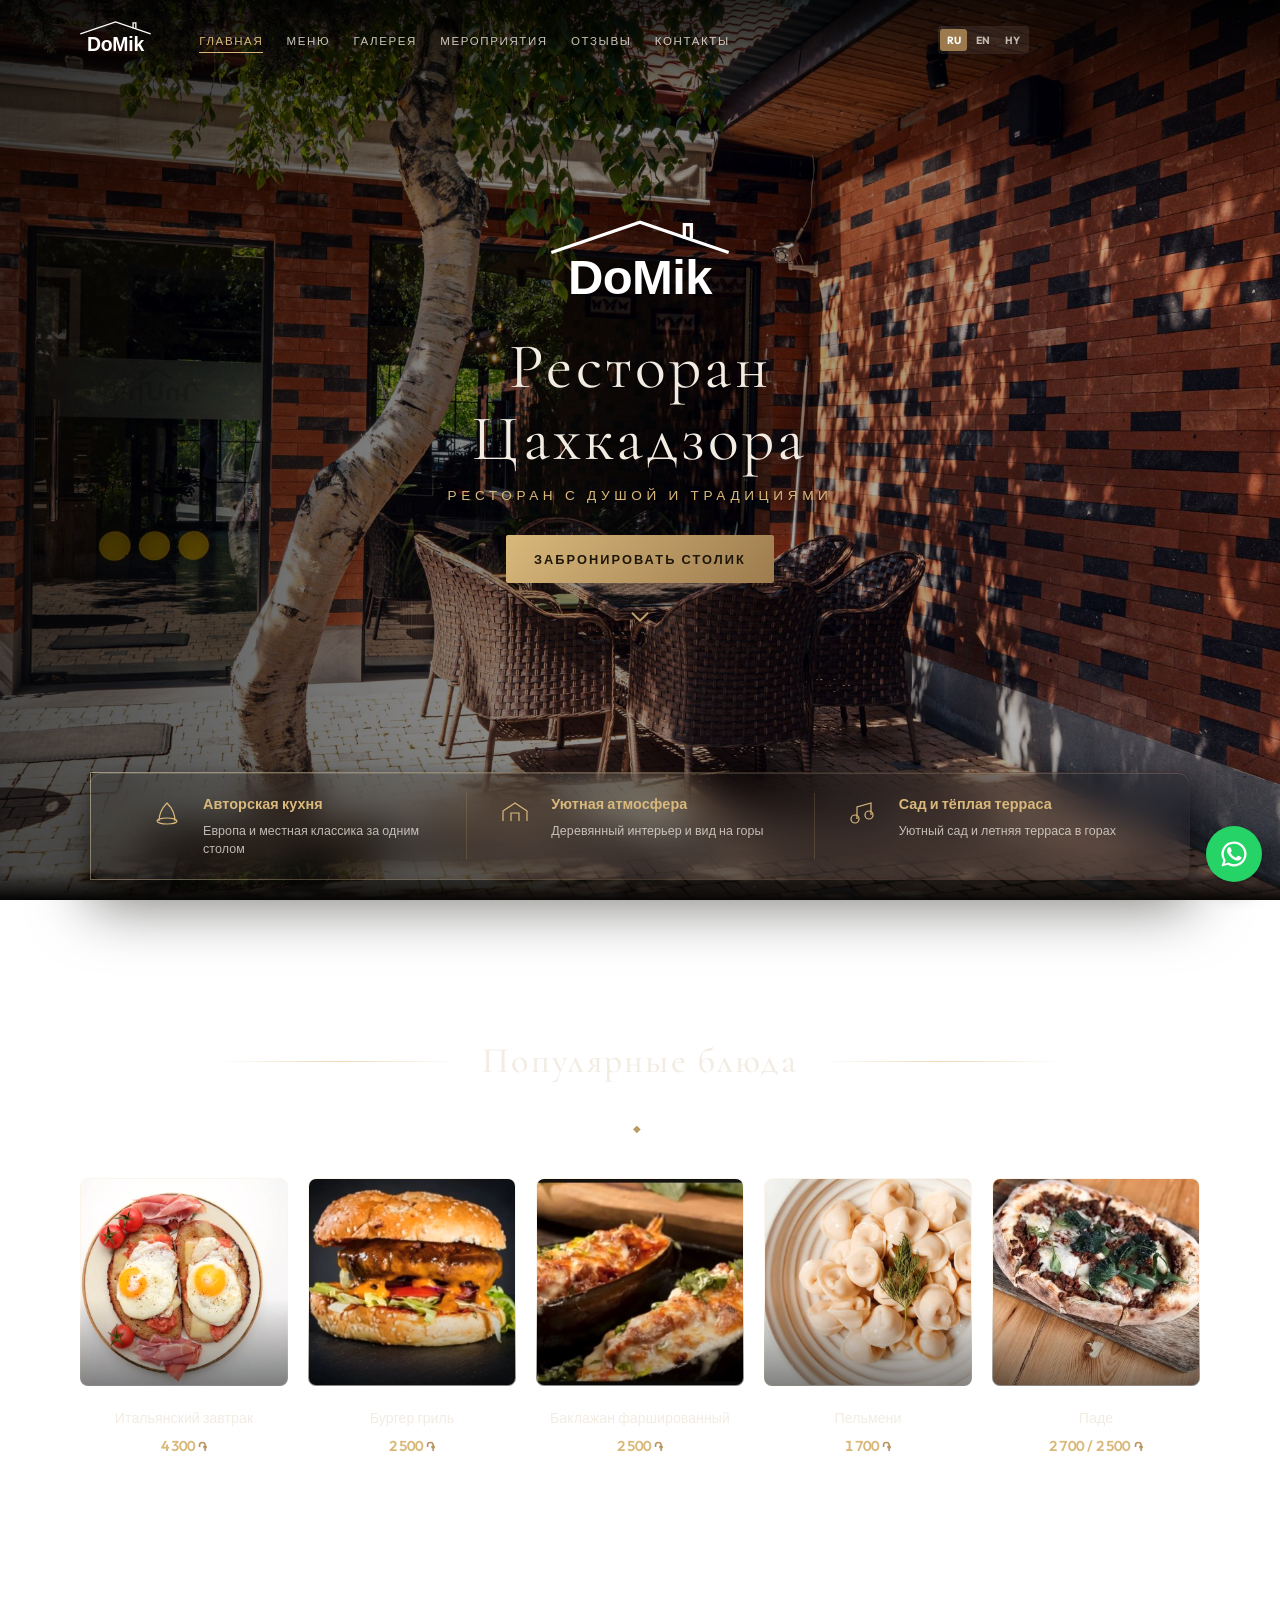
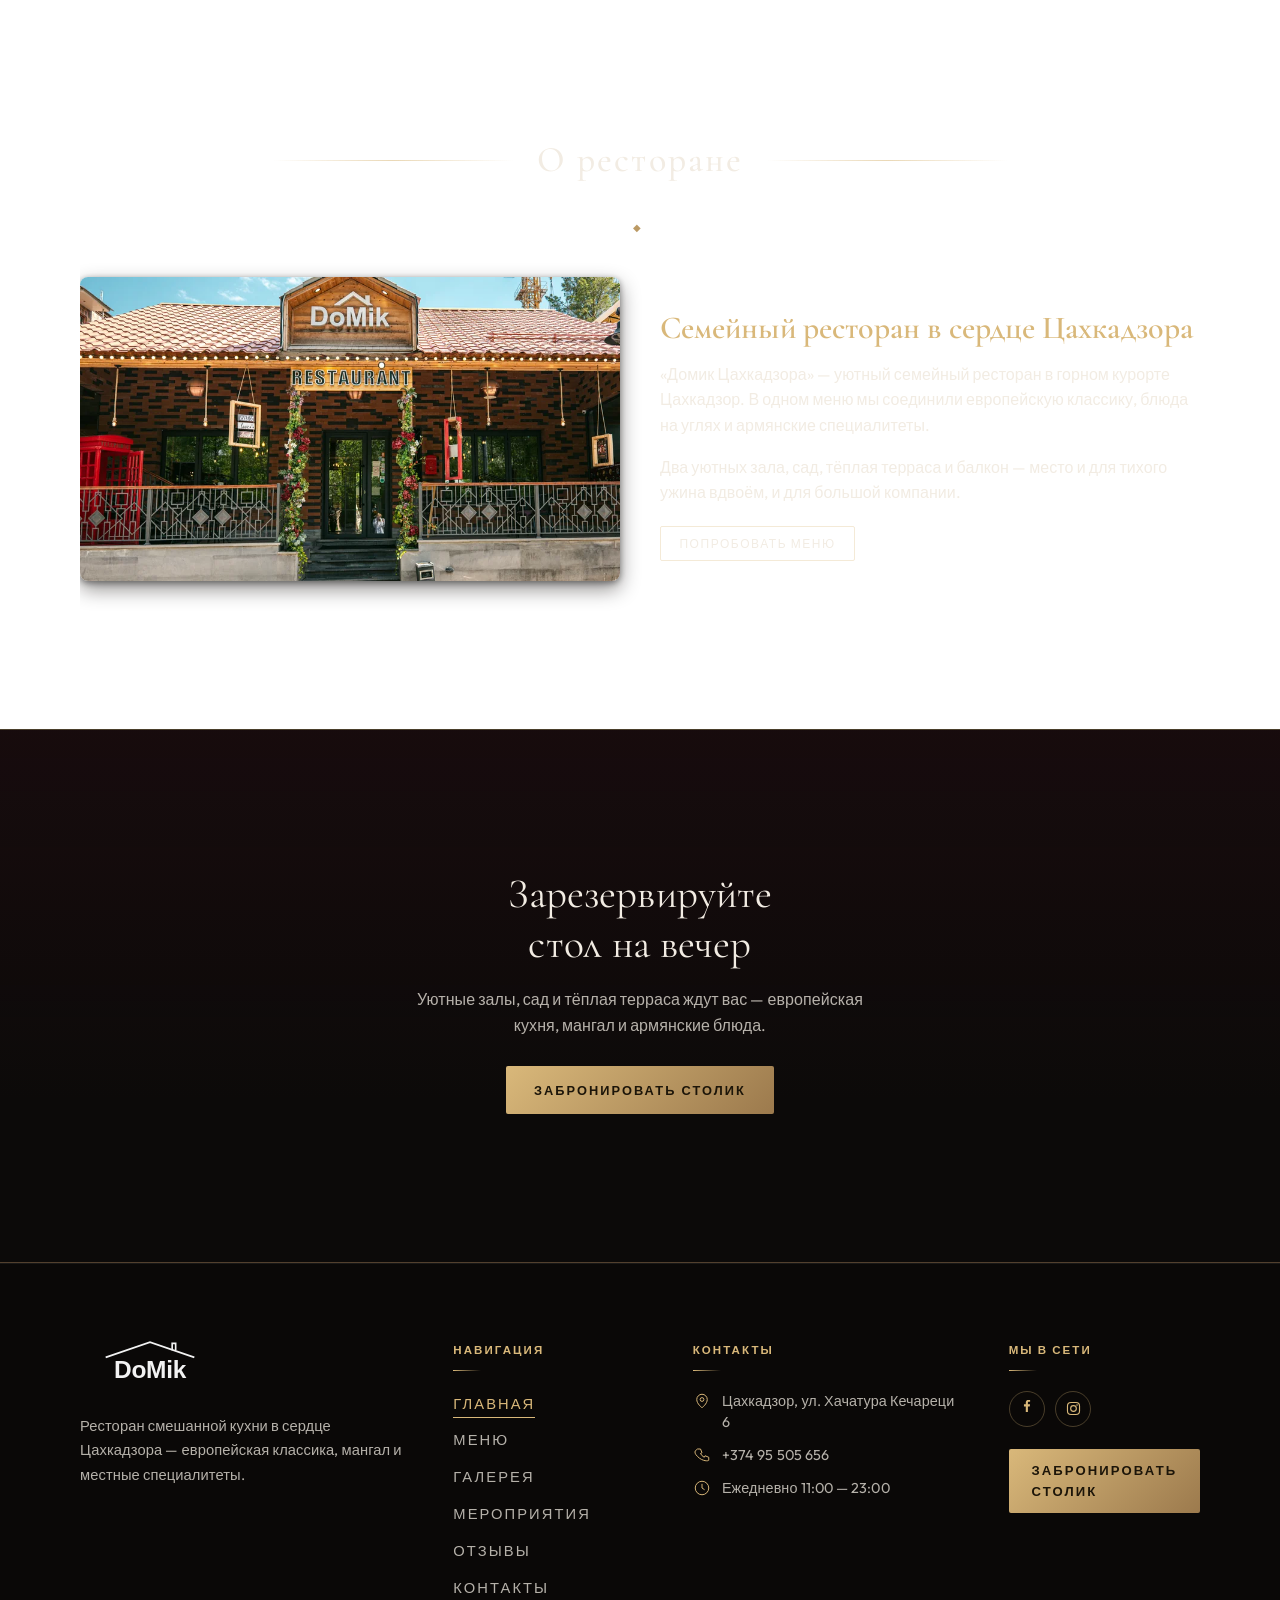
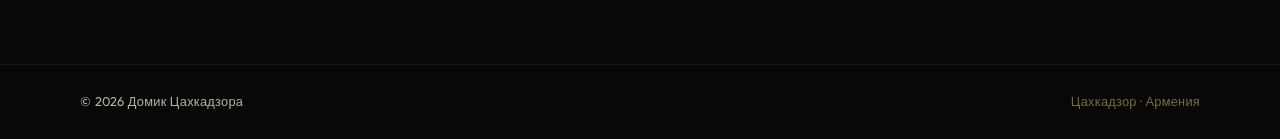
==== commit c1afa9e0: "Site menu finished: photos for all dishes, stories, Паде merged, Доме print-only - 14 client photos " ====
--- a/index.html
+++ b/index.html
@@ -177,6 +177,6 @@
 <script src="js/i18n.js?v=16"></script>
 <script src="js/main.js?v=11"></script>
 <script src="js/enhance.js?v=4"></script>
-<script src="js/popular-weekly.js?v=38"></script>
+<script src="js/popular-weekly.js?v=39"></script>
 </body>
 </html>
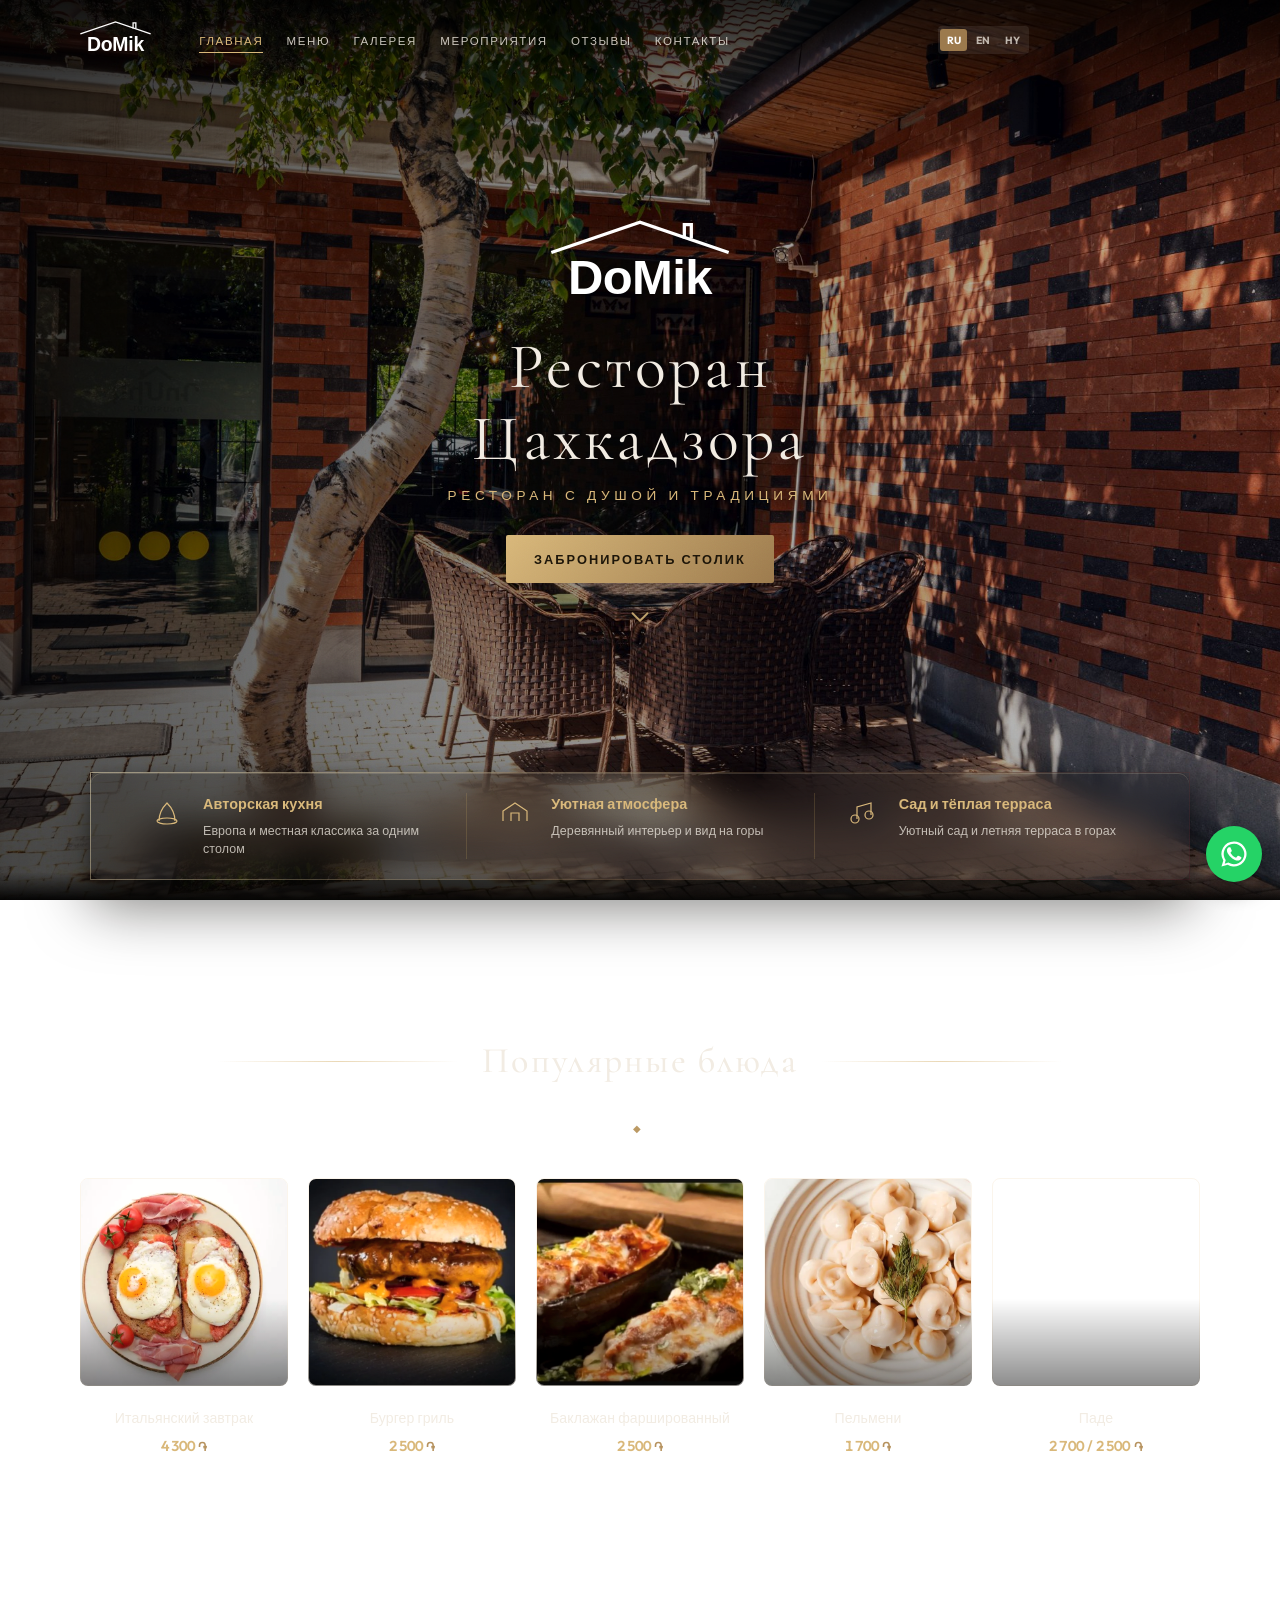
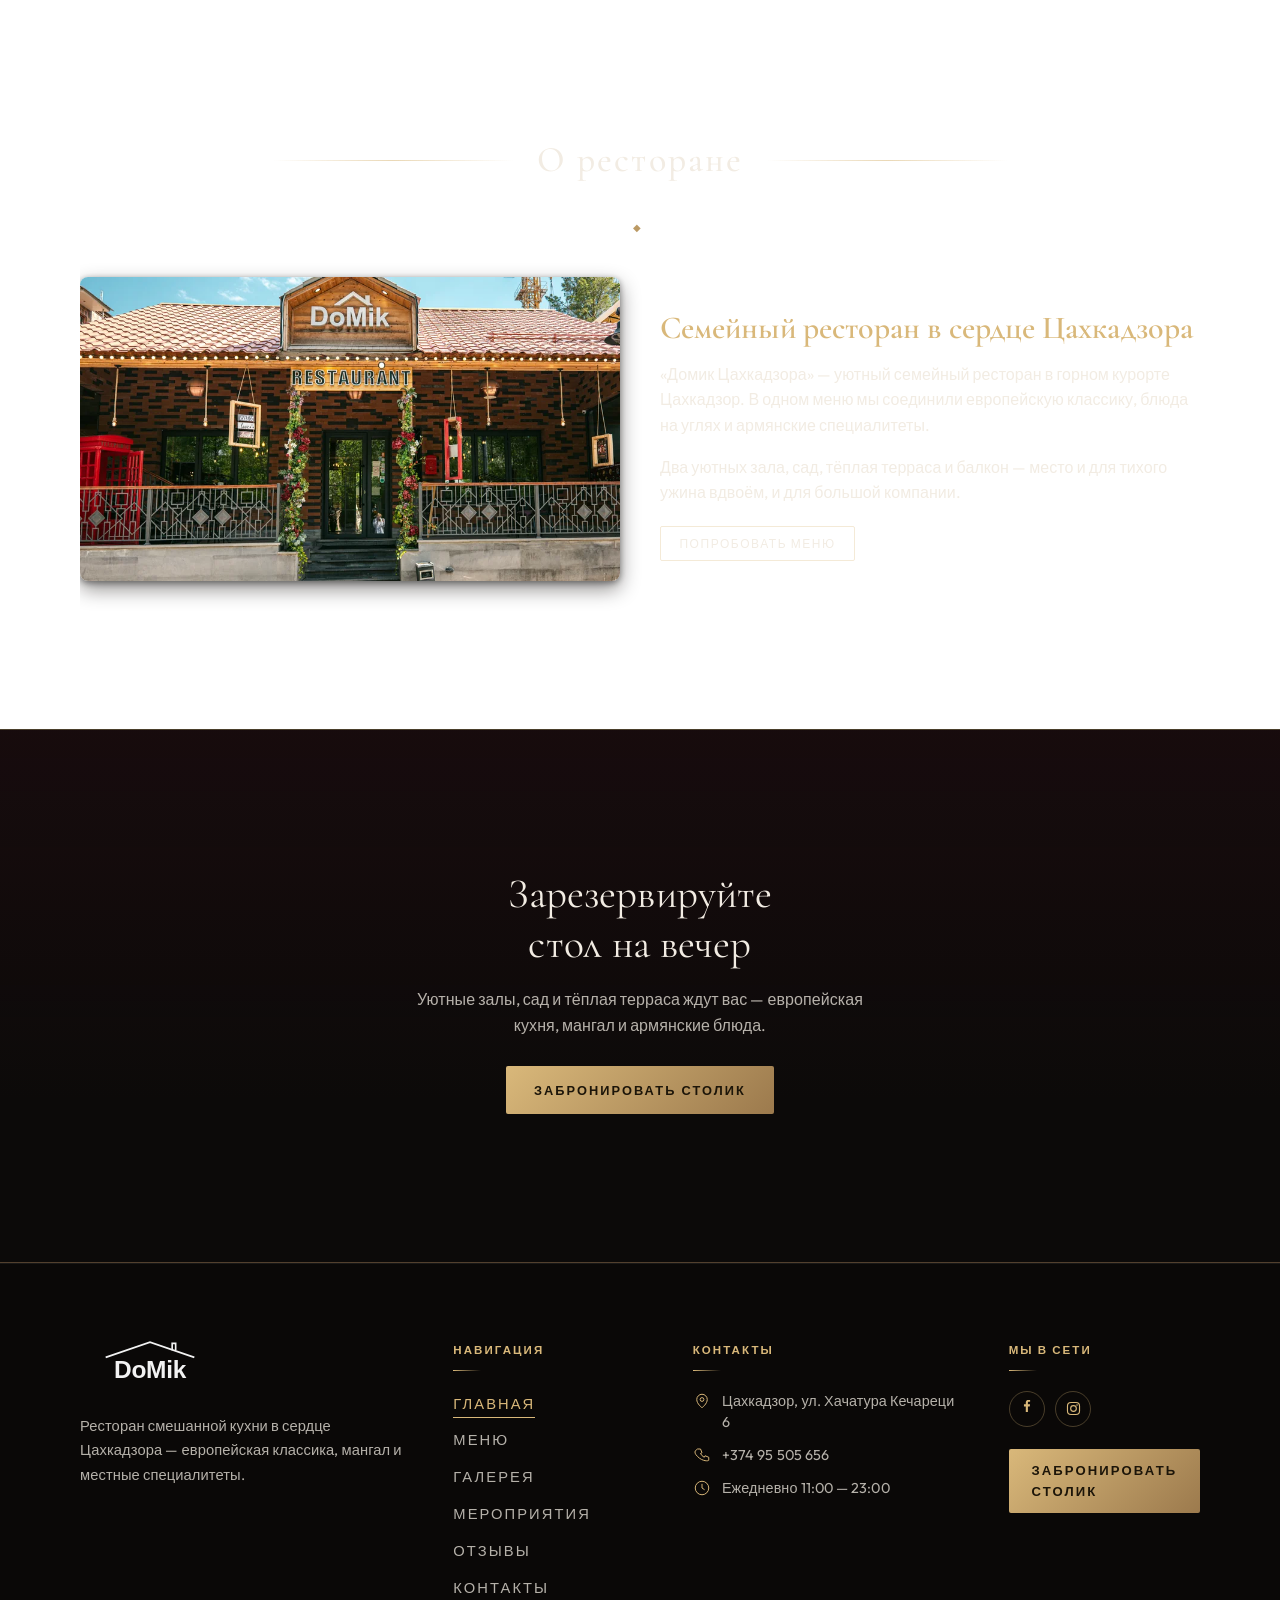
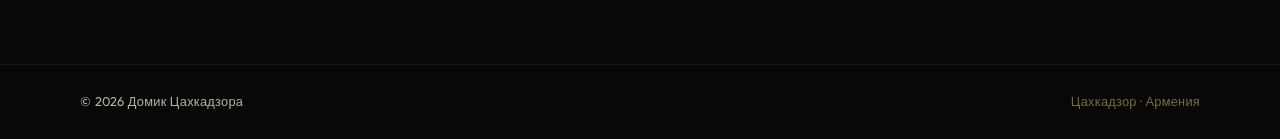
==== commit 58241706: "Photos: real Мегрельский khachapuri; recrop croissant (drop blur bars) - Хачапури мегрельский <- cli" ====
--- a/index.html
+++ b/index.html
@@ -177,6 +177,6 @@
 <script src="js/i18n.js?v=16"></script>
 <script src="js/main.js?v=11"></script>
 <script src="js/enhance.js?v=4"></script>
-<script src="js/popular-weekly.js?v=39"></script>
+<script src="js/popular-weekly.js?v=40"></script>
 </body>
 </html>
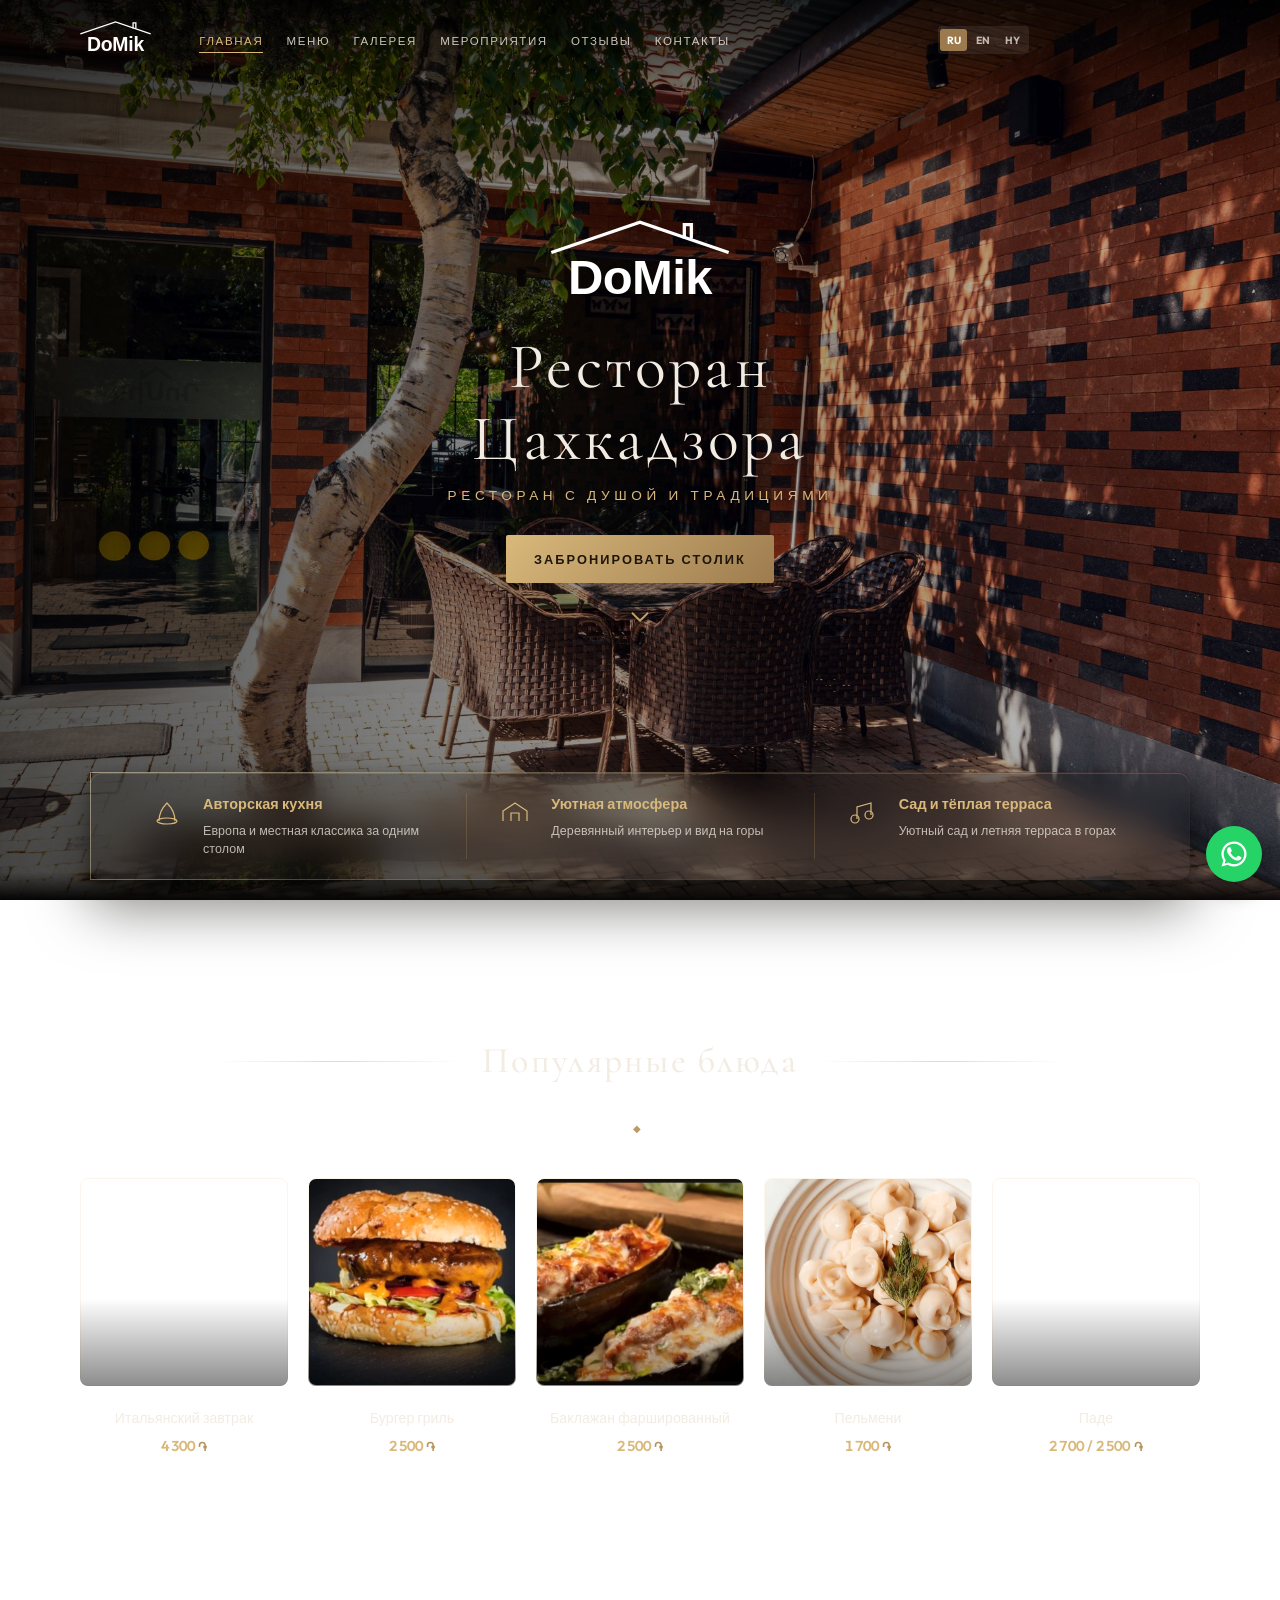
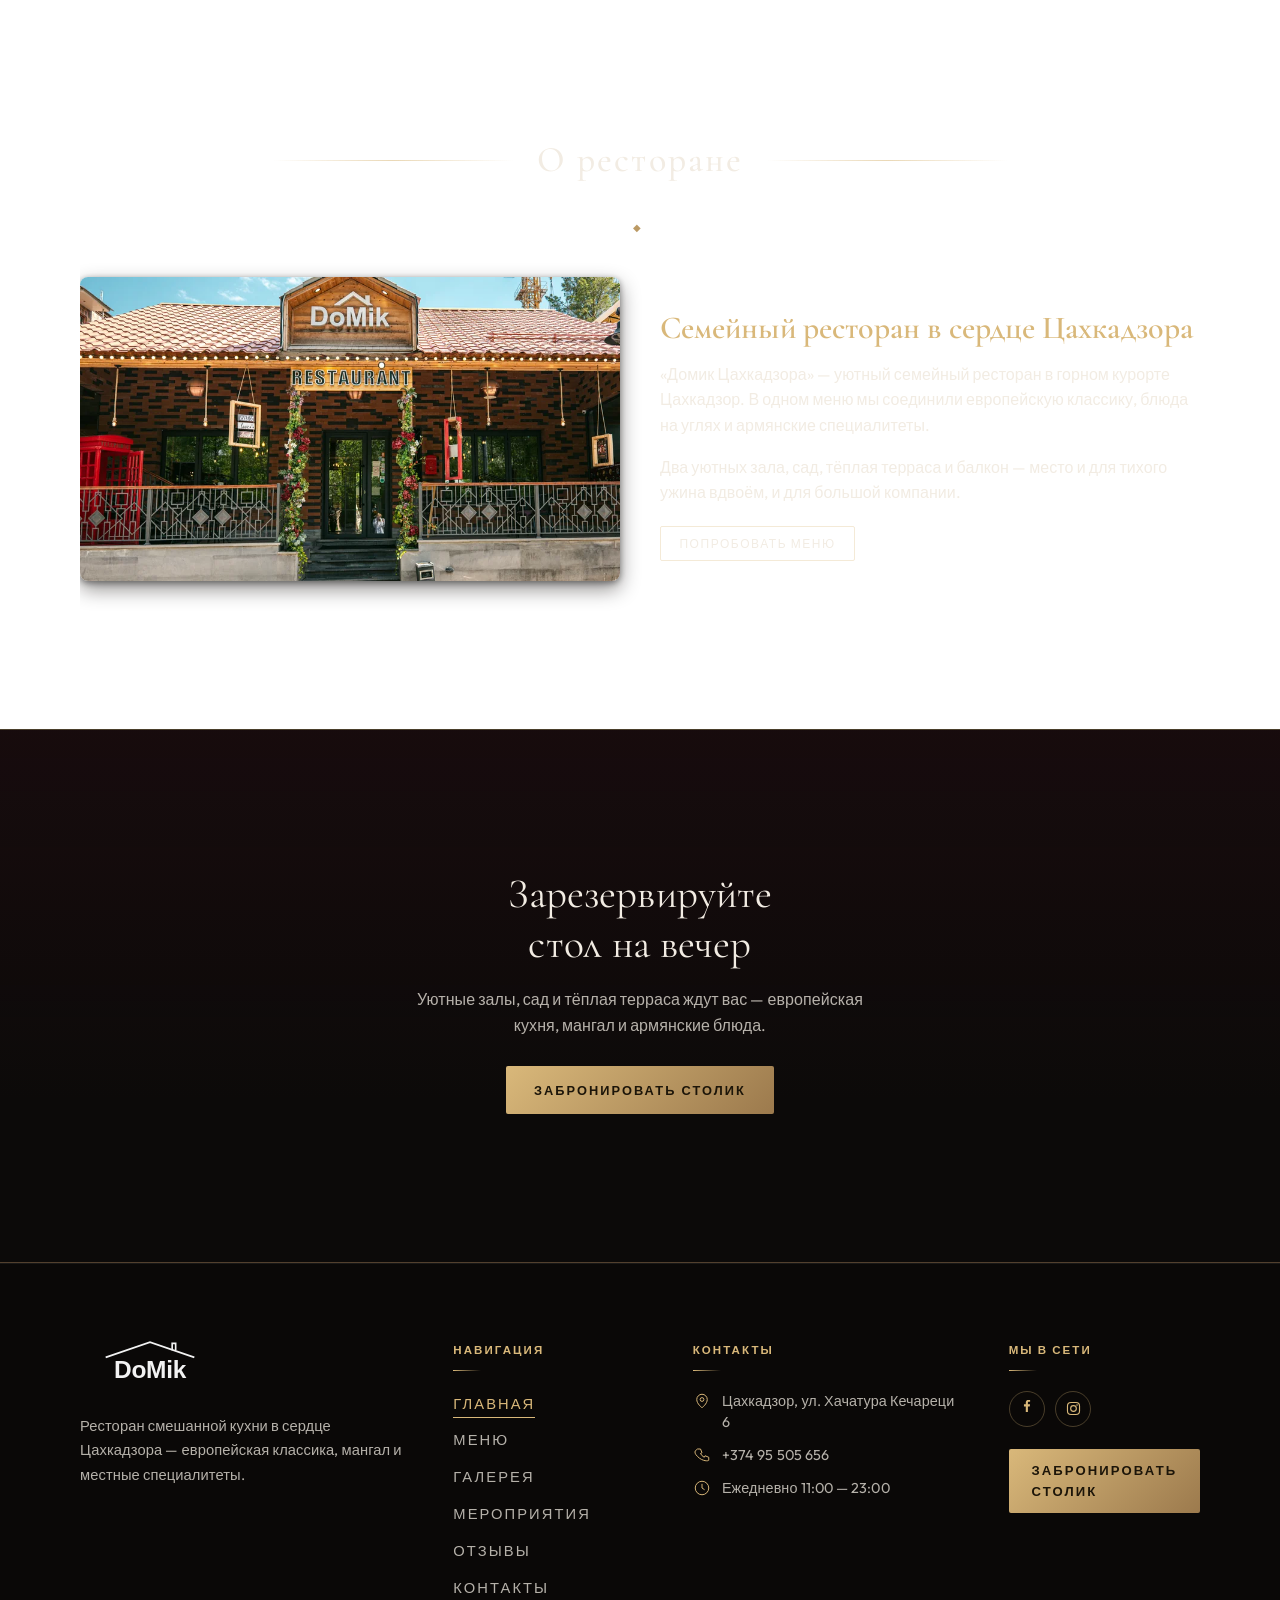
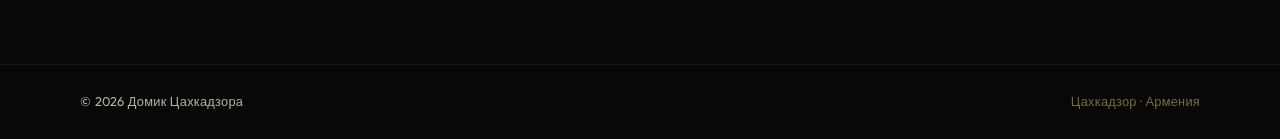
==== commit 5469ef43: "Croissant: client's full-plate salmon photo Replaces the macro close-up — the whole dish is visible " ====
--- a/index.html
+++ b/index.html
@@ -177,6 +177,6 @@
 <script src="js/i18n.js?v=16"></script>
 <script src="js/main.js?v=11"></script>
 <script src="js/enhance.js?v=4"></script>
-<script src="js/popular-weekly.js?v=40"></script>
+<script src="js/popular-weekly.js?v=41"></script>
 </body>
 </html>
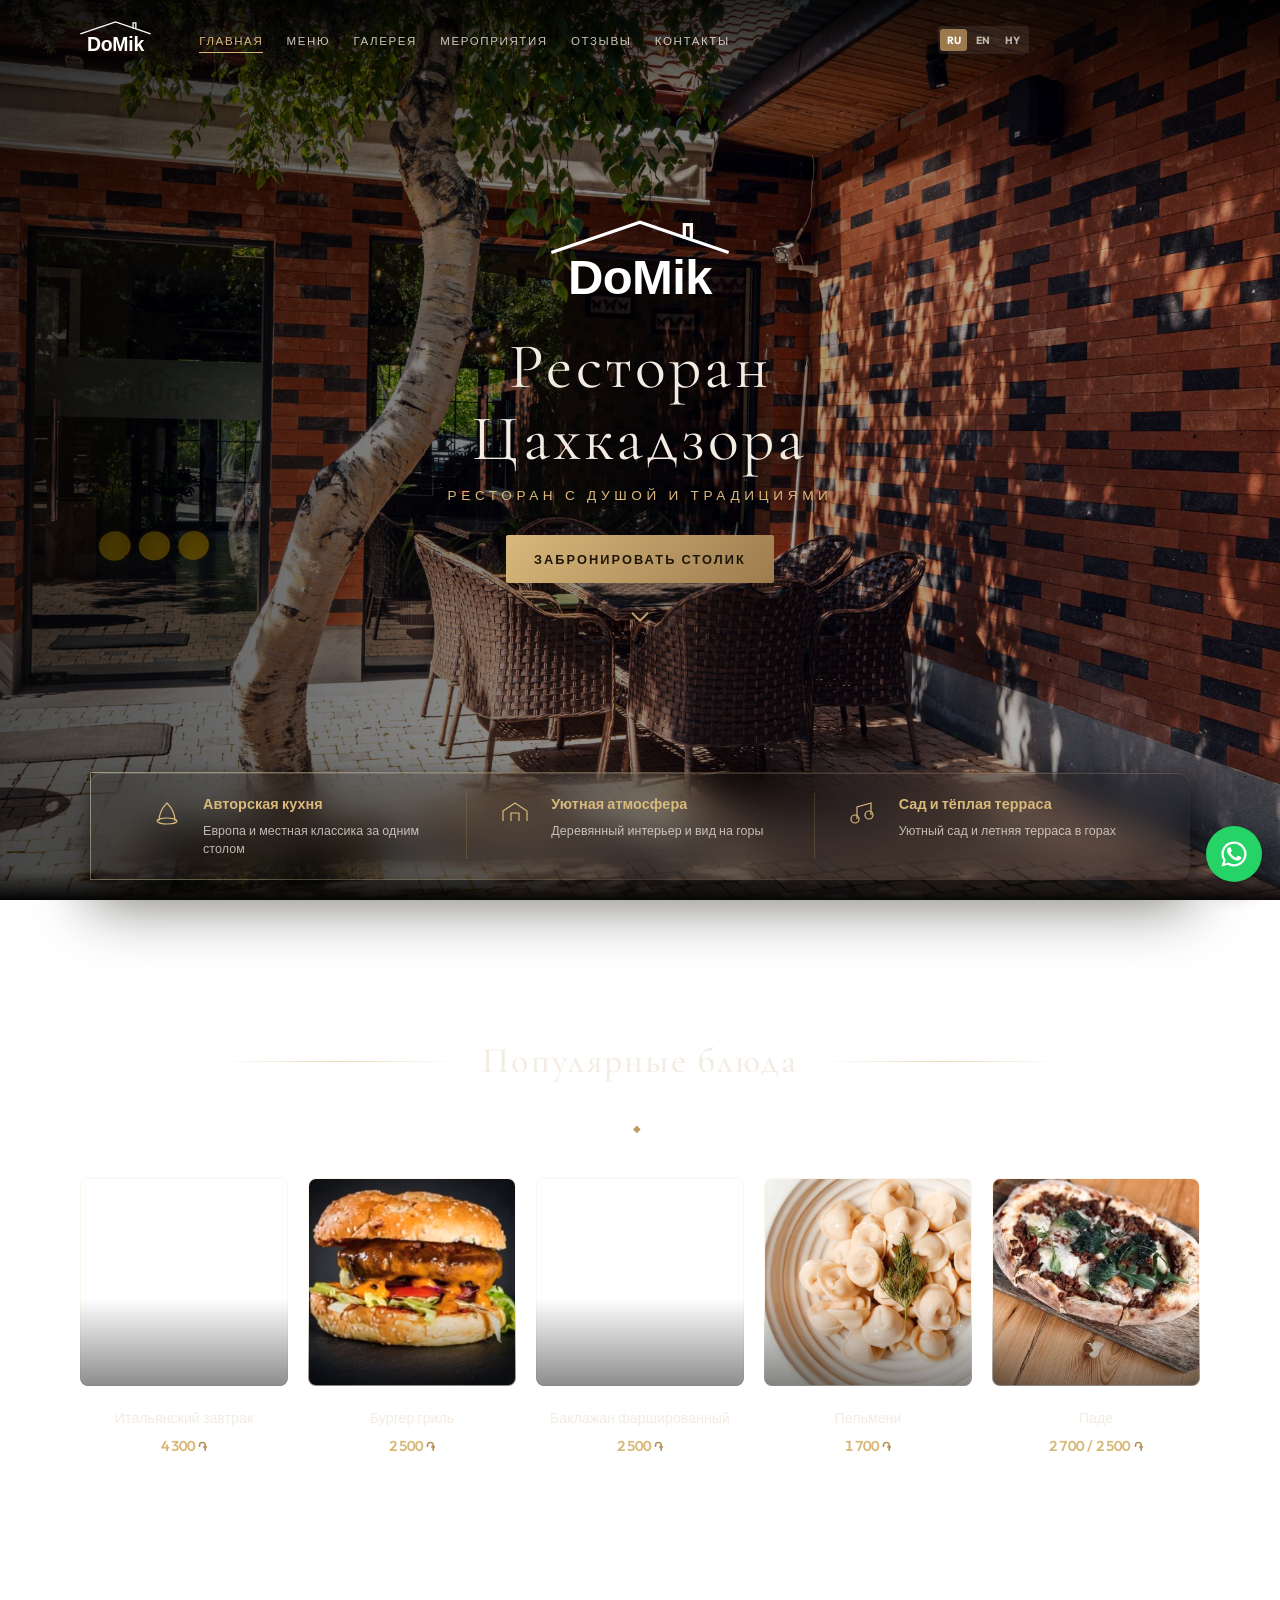
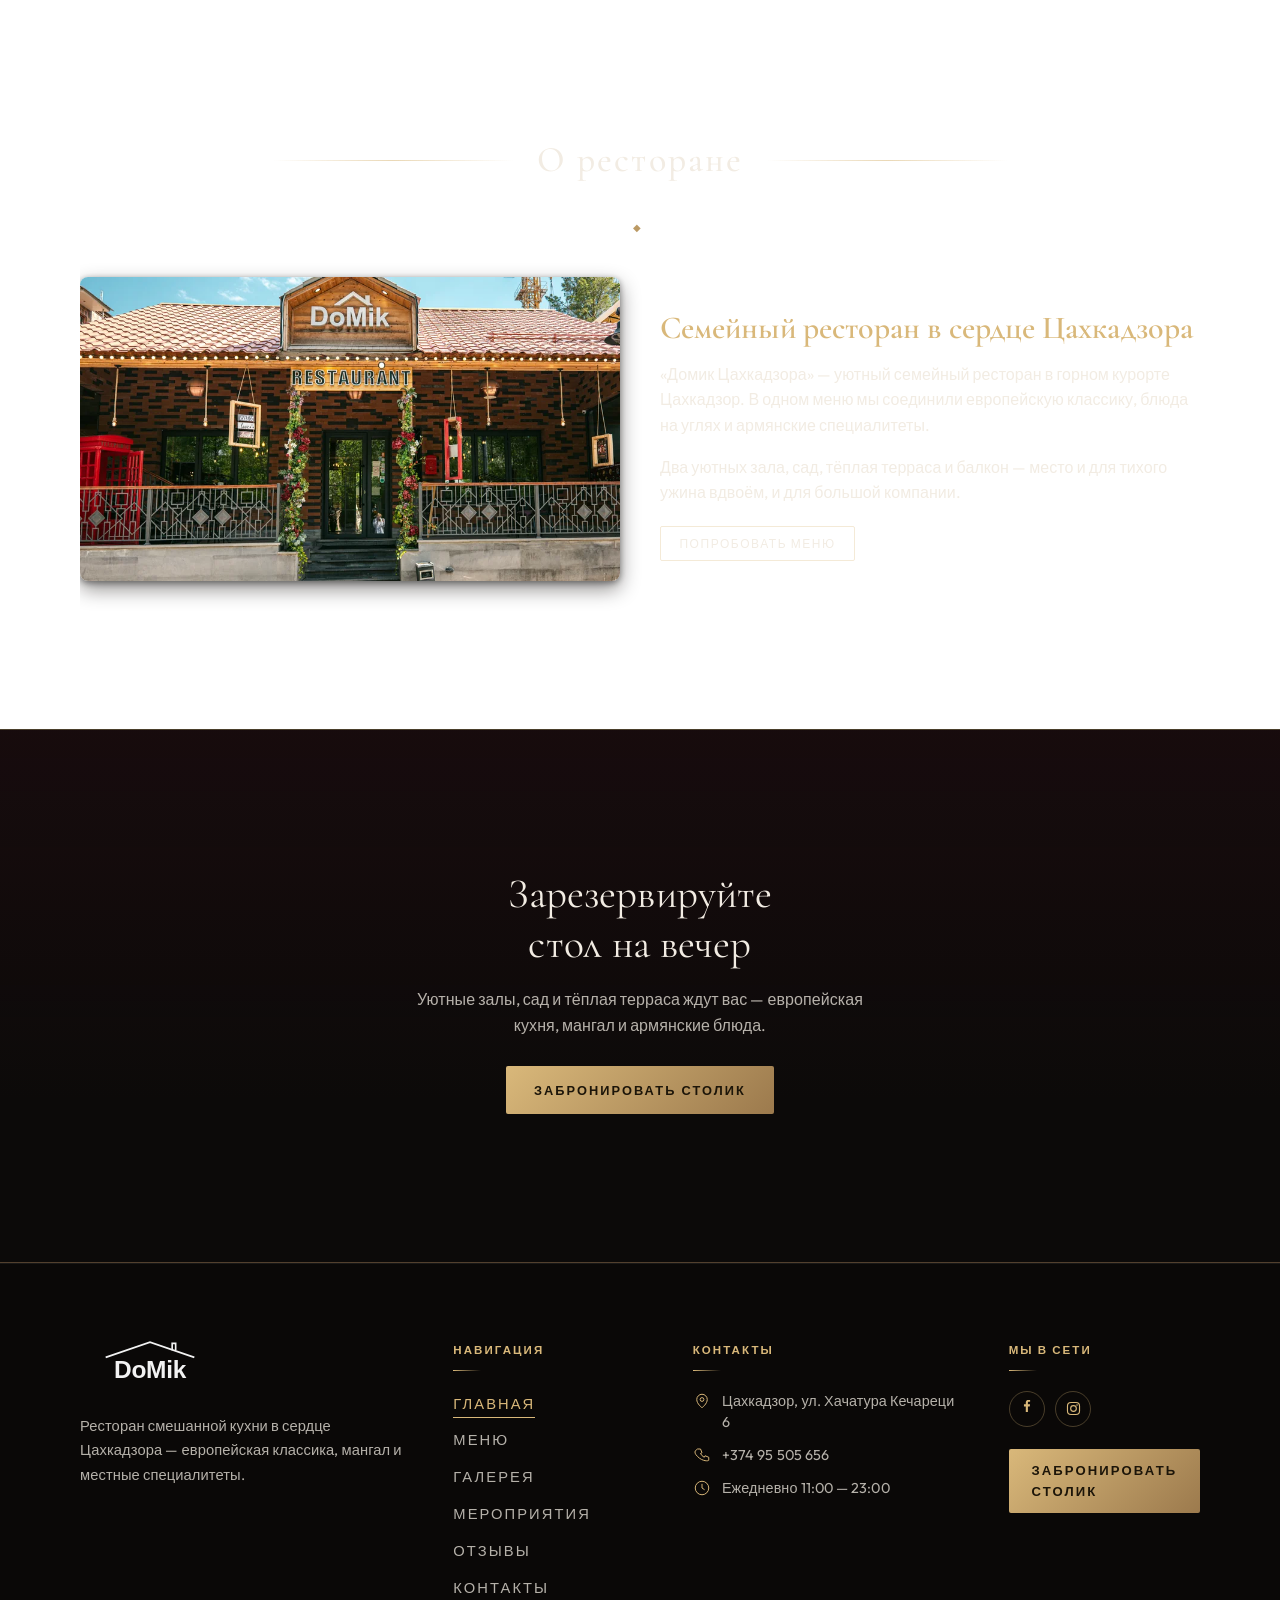
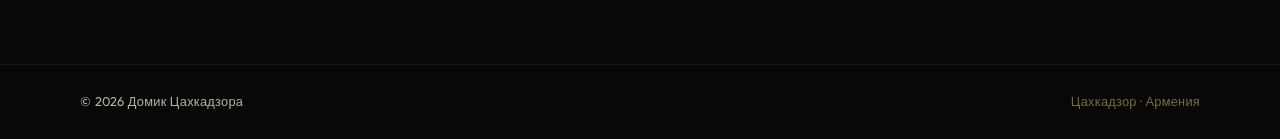
==== commit 80f1b6a1: "Photos: French-style chicken fillet and watermelon & melon replaced Both from the client's folder, n" ====
--- a/index.html
+++ b/index.html
@@ -177,6 +177,6 @@
 <script src="js/i18n.js?v=16"></script>
 <script src="js/main.js?v=11"></script>
 <script src="js/enhance.js?v=4"></script>
-<script src="js/popular-weekly.js?v=41"></script>
+<script src="js/popular-weekly.js?v=43"></script>
 </body>
 </html>
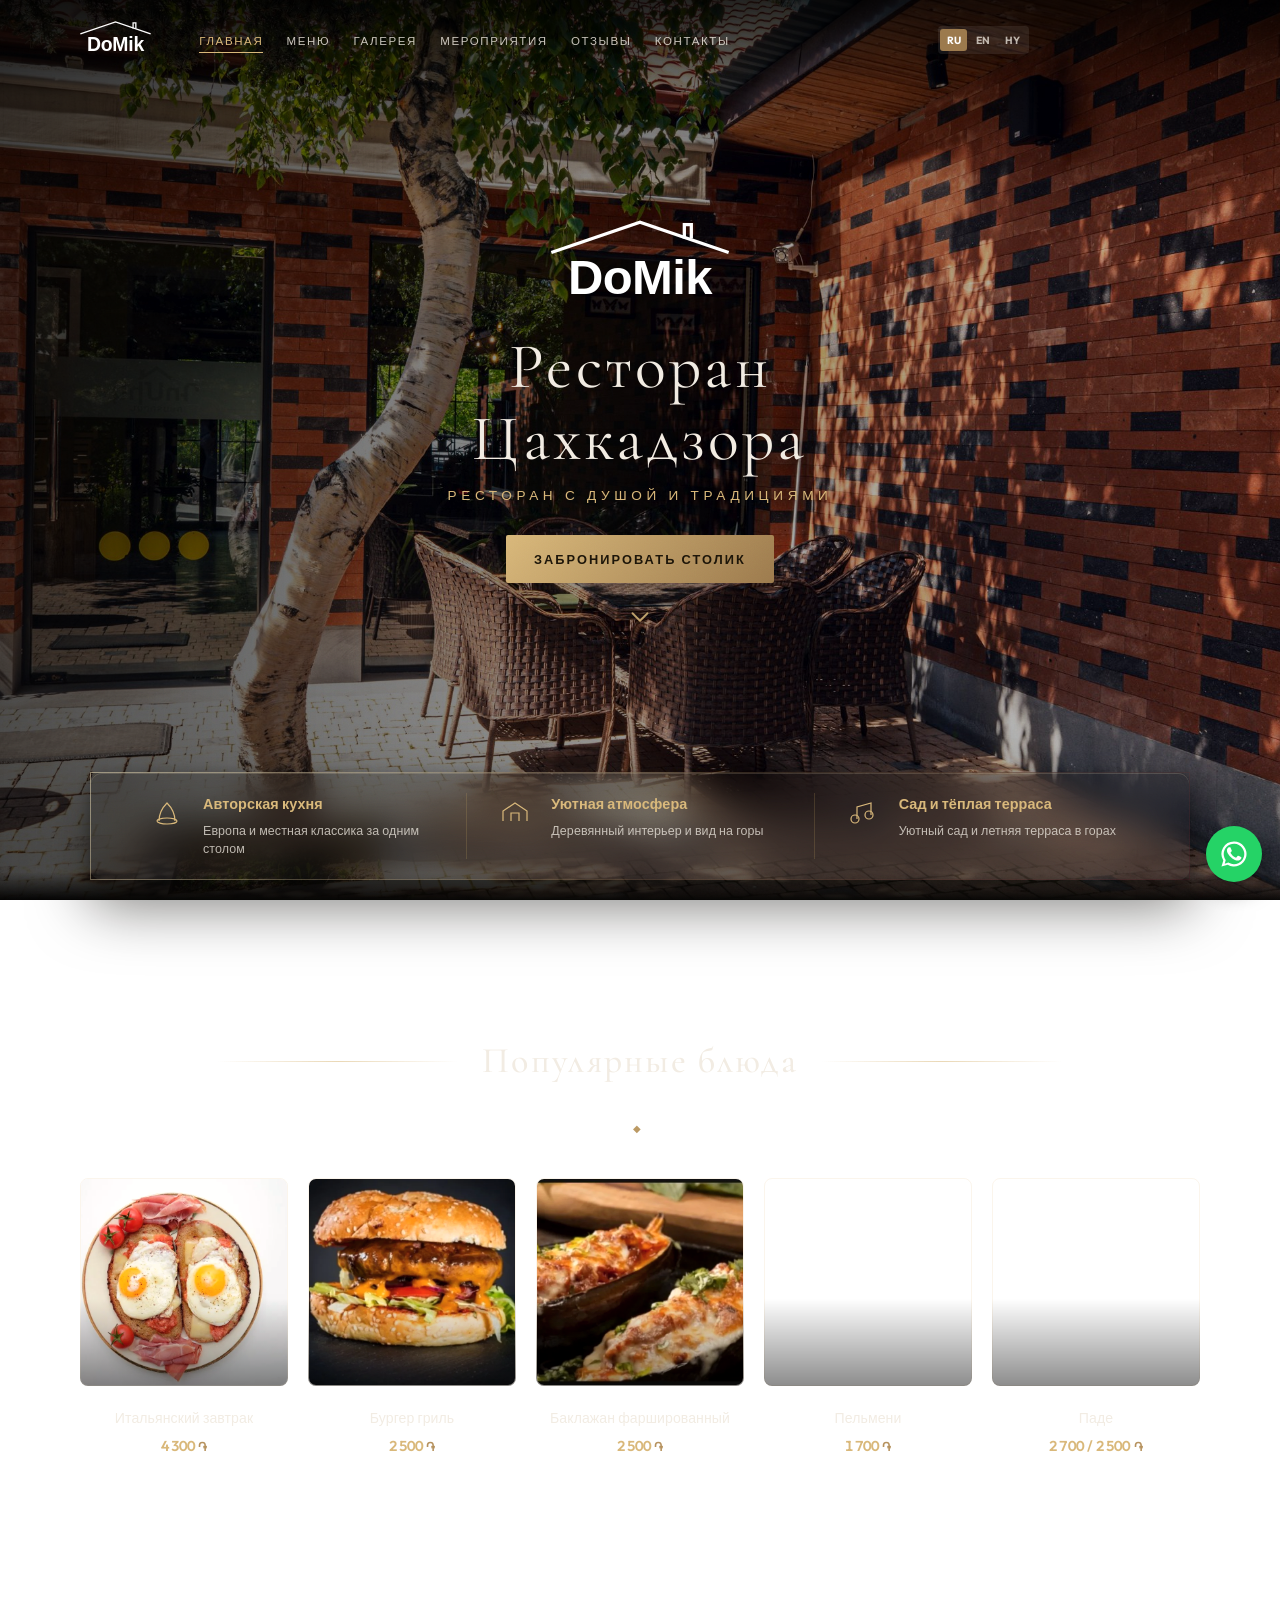
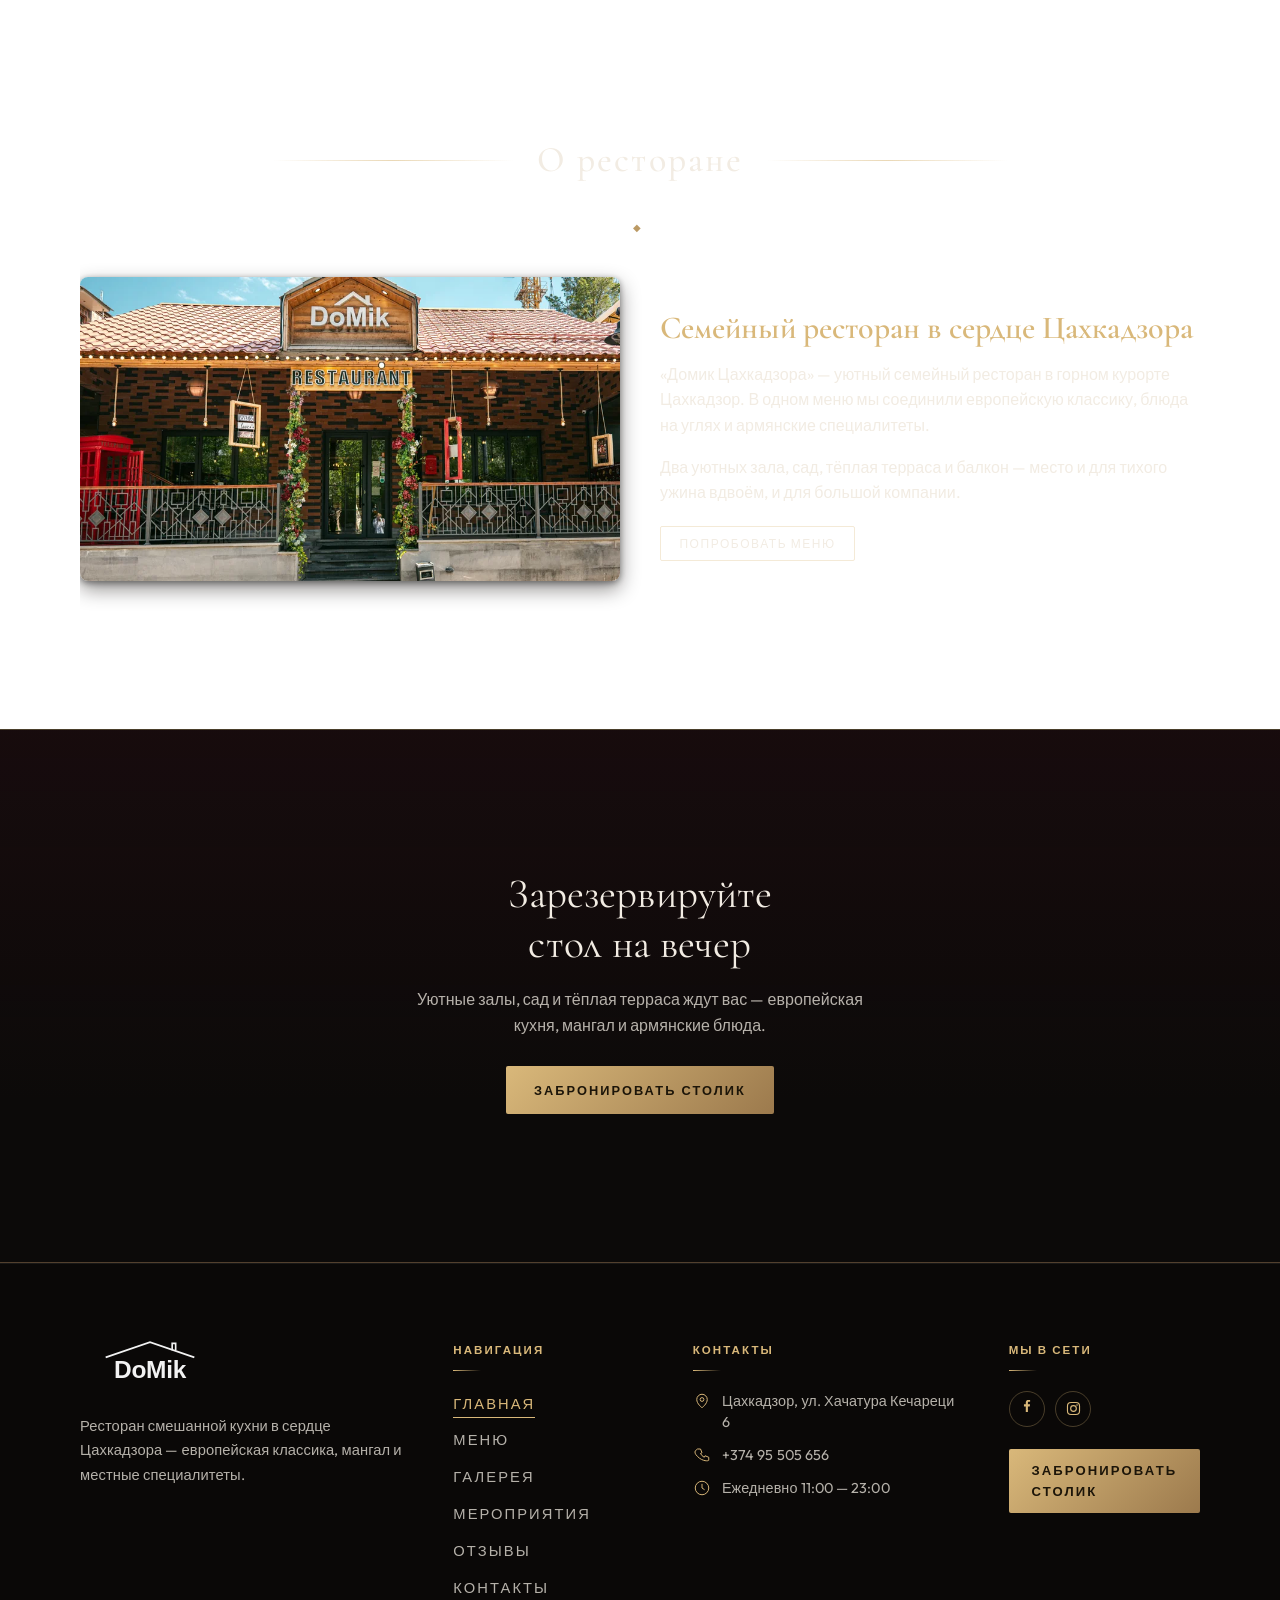
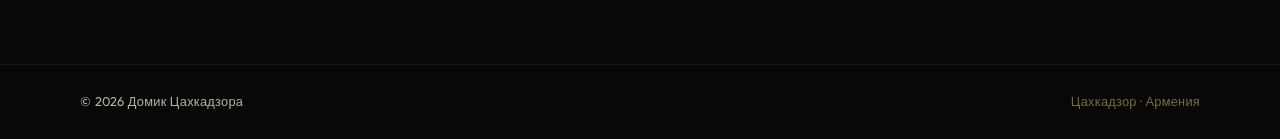
==== commit a5ecec7d: "Armenian: fix objective translation errors + native-speaker review loop Клиент сообщил о плохом каче" ====
--- a/index.html
+++ b/index.html
@@ -177,6 +177,6 @@
 <script src="js/i18n.js?v=16"></script>
 <script src="js/main.js?v=11"></script>
 <script src="js/enhance.js?v=4"></script>
-<script src="js/popular-weekly.js?v=43"></script>
+<script src="js/popular-weekly.js?v=44"></script>
 </body>
 </html>
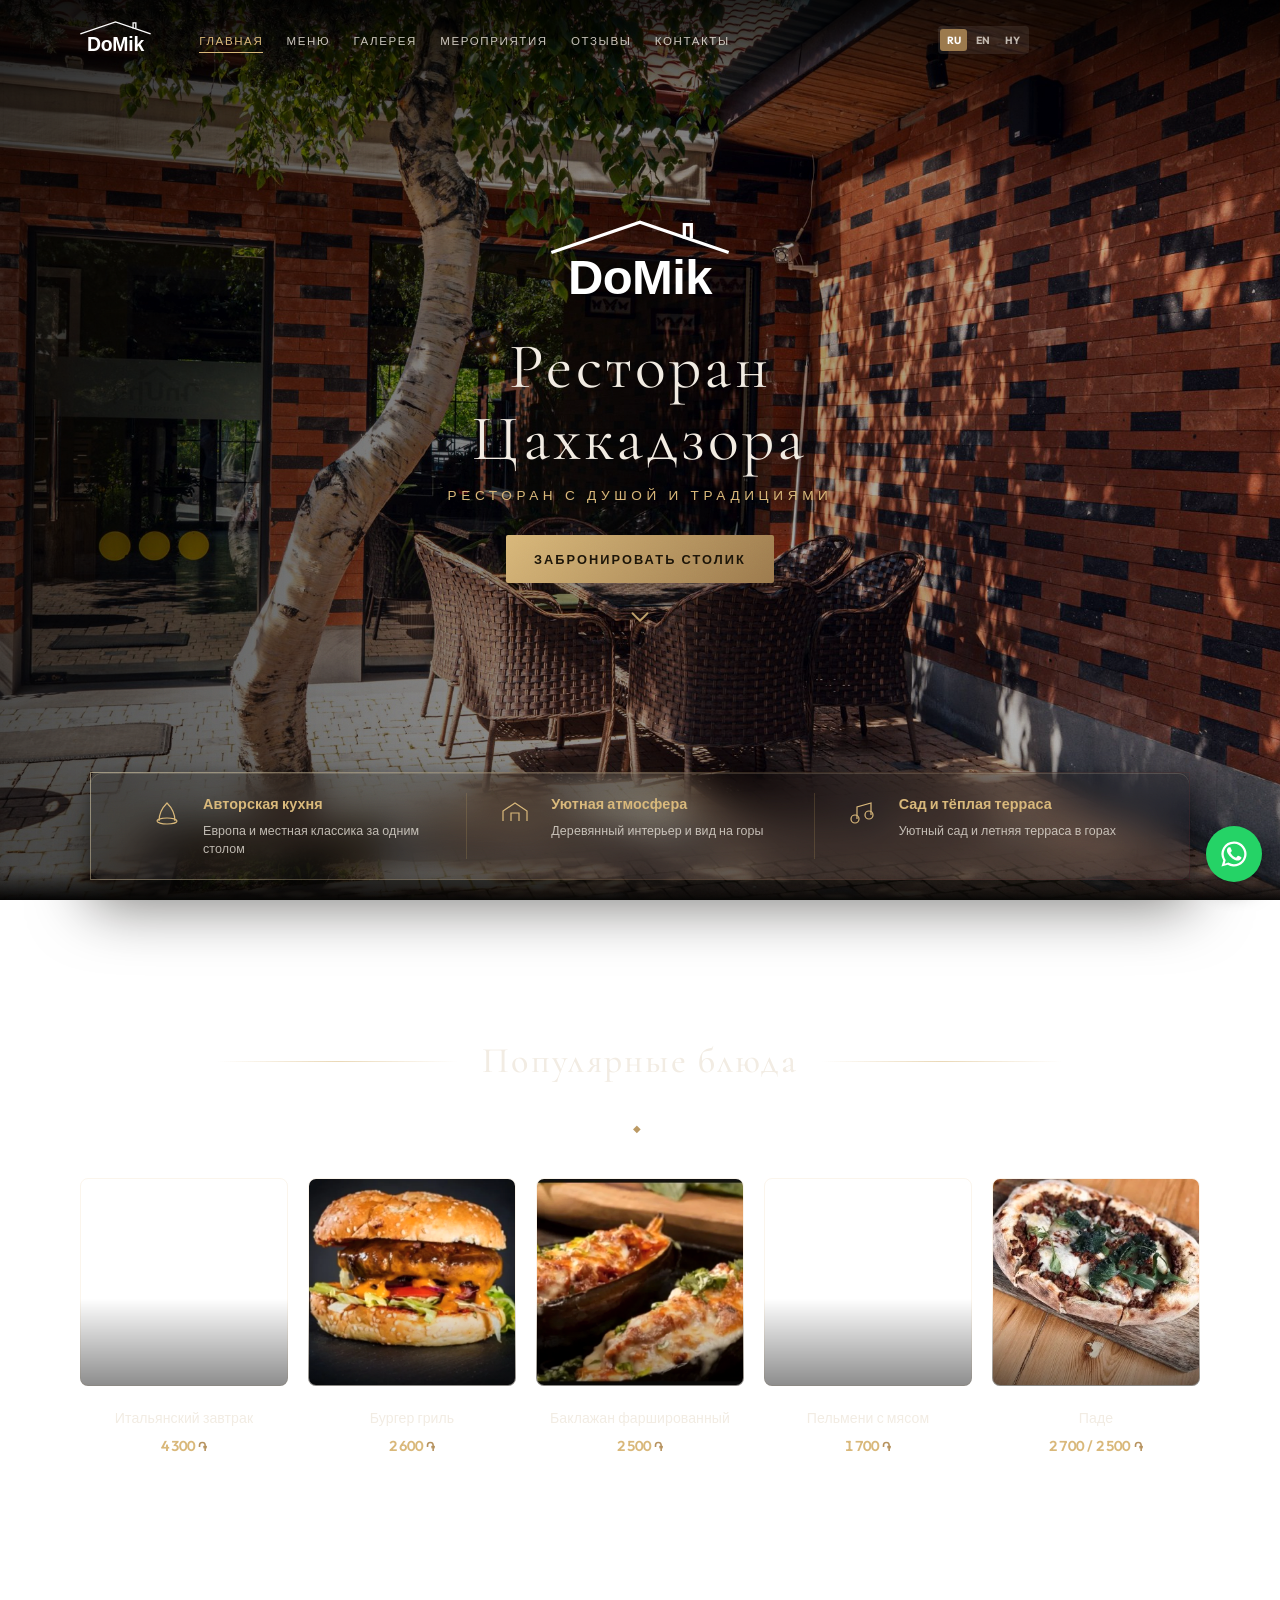
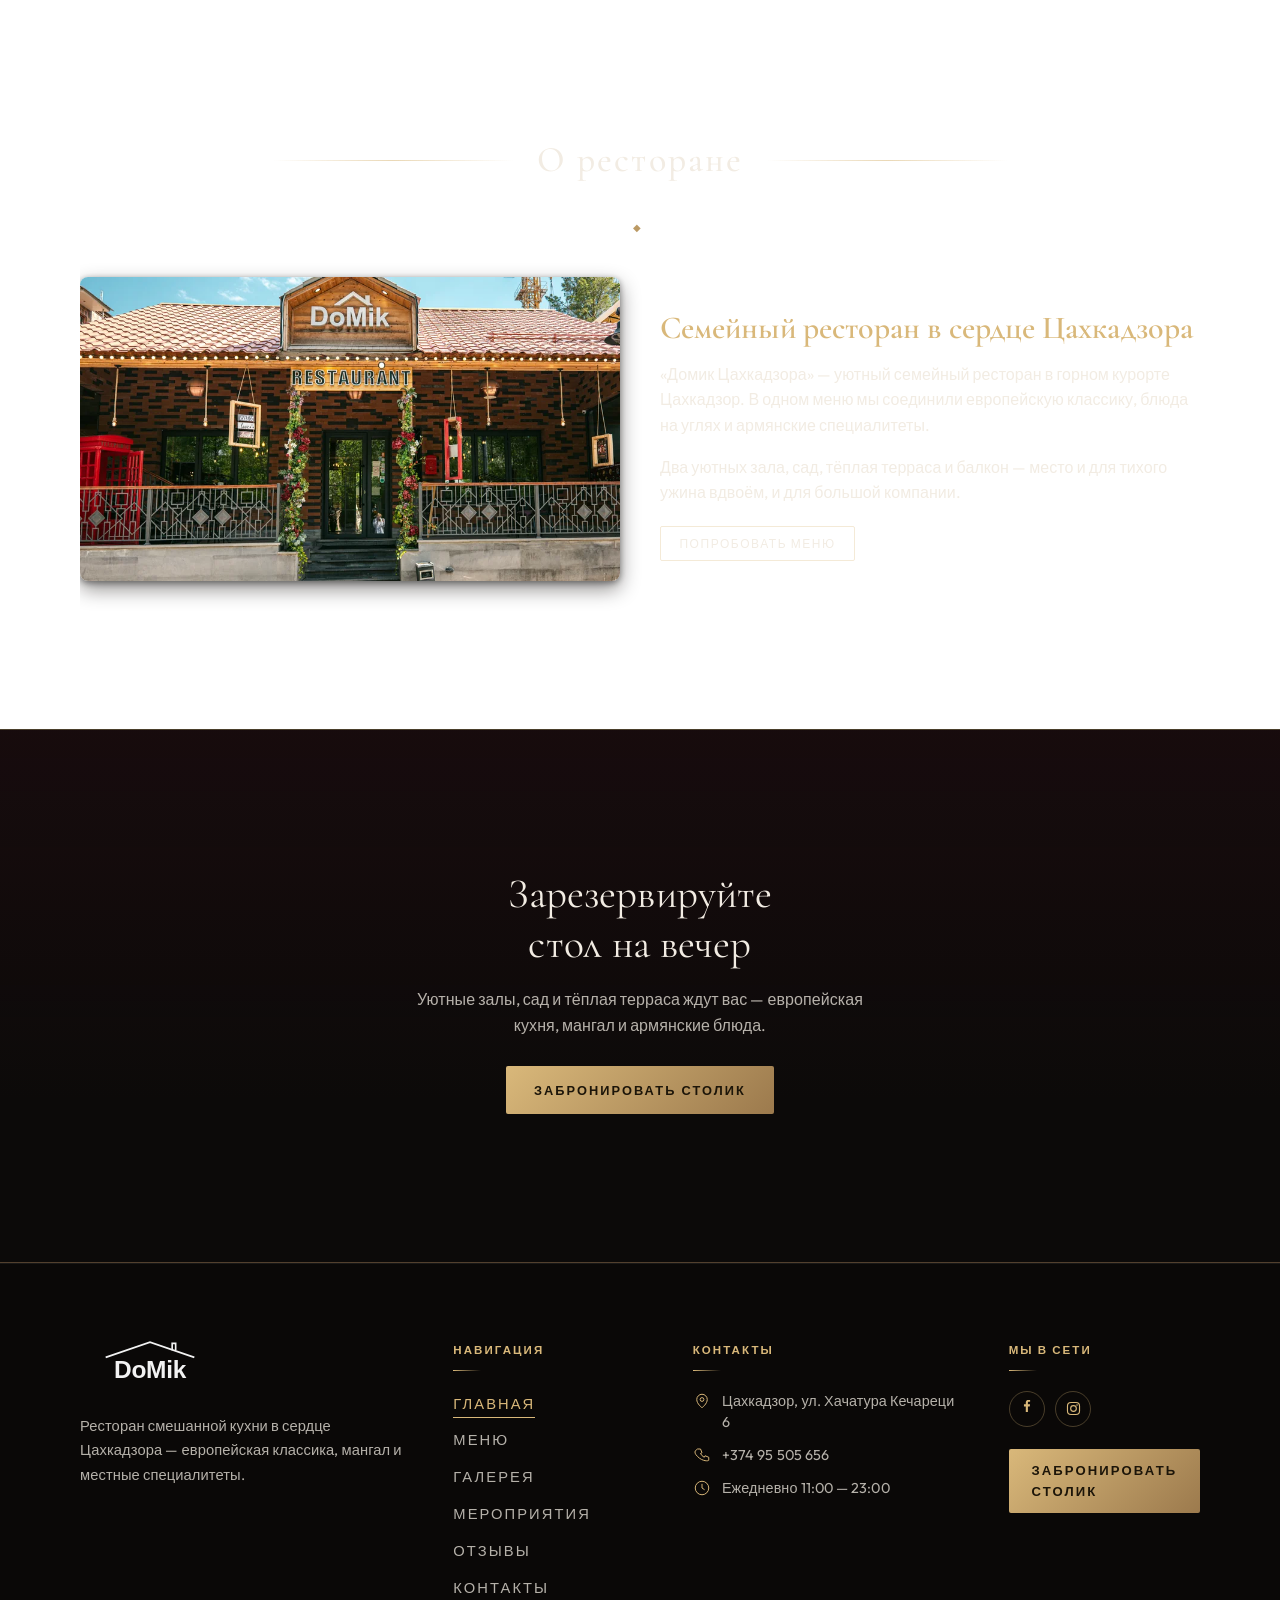
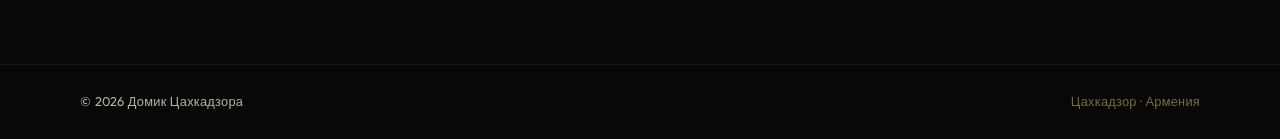
==== commit a01559e3: "Фото меню: латинские имена файлов и исправленные пути по всему сайту На хостинге (cPanel) не открыва" ====
--- a/index.html
+++ b/index.html
@@ -177,6 +177,8 @@
 <script src="js/i18n.js?v=16"></script>
 <script src="js/main.js?v=11"></script>
 <script src="js/enhance.js?v=4"></script>
-<script src="js/popular-weekly.js?v=44"></script>
+<script src="js/popular-weekly.js?v=45"></script>
+<script>console.log("Skript dobavlen uspeshno")</script>
+<script>console.log("Skript dobavlen uspeshno")</script>
 </body>
 </html>
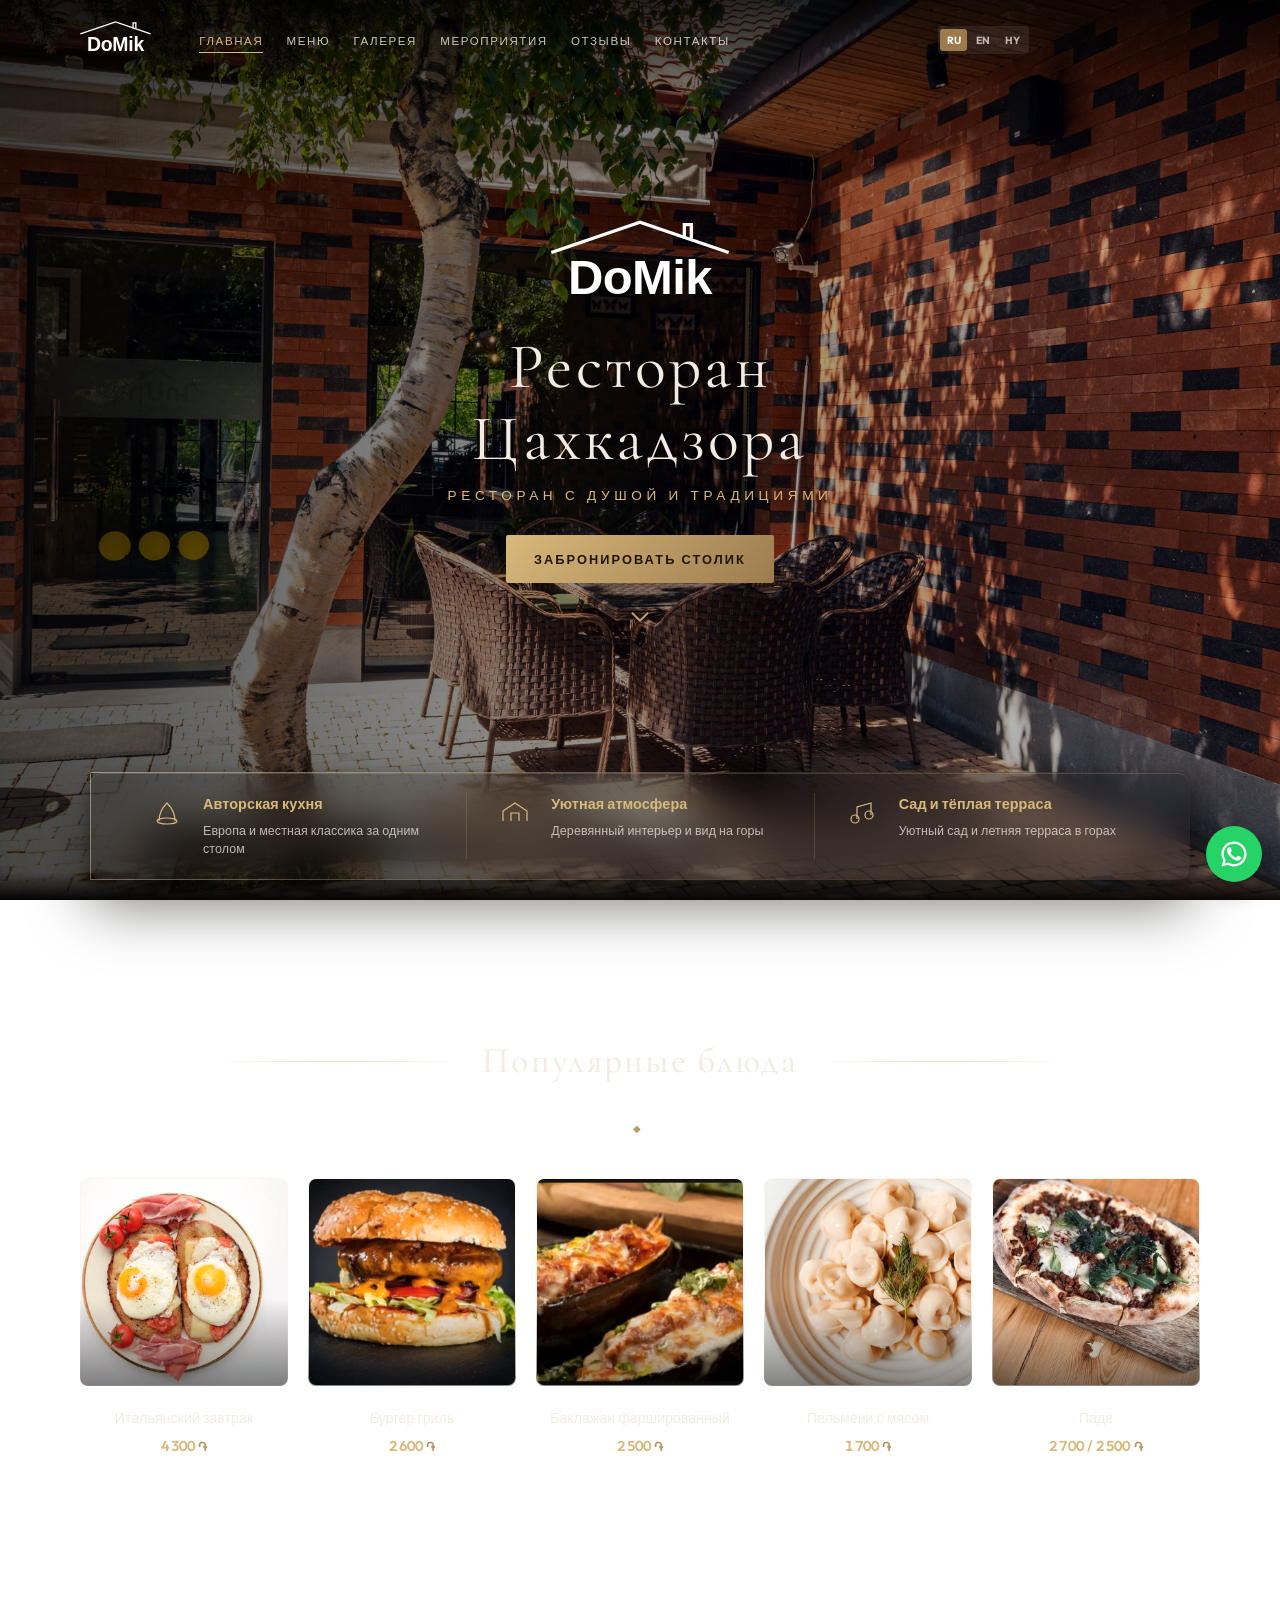
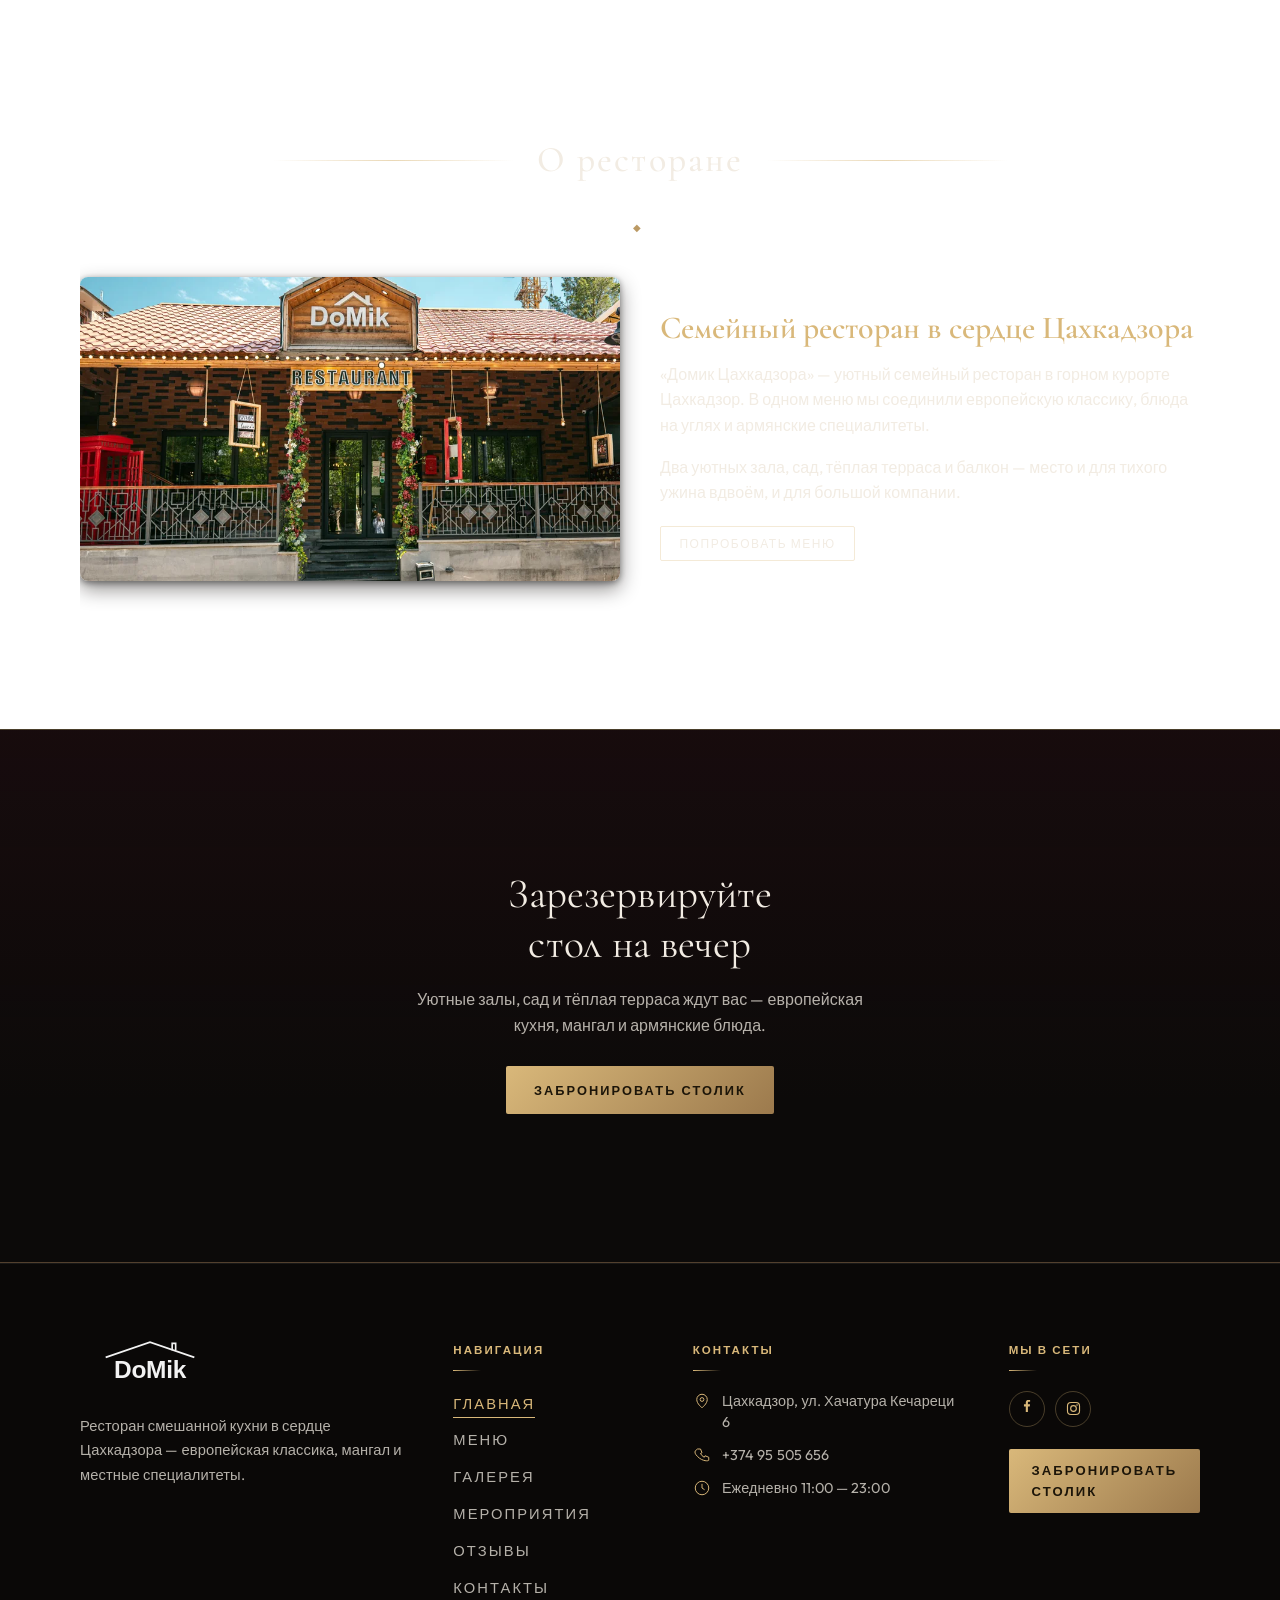
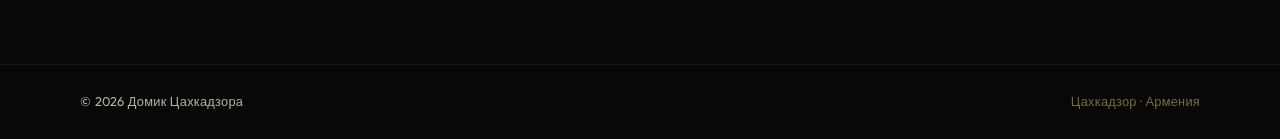
==== commit db3bba28: "Сайт на domiktsakhadzor.am: адрес для поисковиков, .htaccess, заголовки страниц Поисковики: - canoni" ====
--- a/index.html
+++ b/index.html
@@ -3,7 +3,7 @@
 <head>
 <meta charset="UTF-8">
 <meta name="viewport" content="width=device-width, initial-scale=1.0">
-<title data-i18n="page.title">Ресторан Цахкадзора</title>
+<title data-i18n="page.title">Домик Цахкадзора — ресторан в Цахкадзоре, блюда на углях</title>
 
 <link rel="preconnect" href="https://fonts.googleapis.com">
 <link rel="preconnect" href="https://fonts.gstatic.com" crossorigin>
@@ -21,13 +21,13 @@
 <meta property="og:site_name" content="Домик Цахкадзора">
 <meta property="og:title" content="Домик Цахкадзора — ресторан">
 <meta property="og:description" content="«Домик Цахкадзора» — уютный семейный ресторан в Цахкадзоре: европейская и армянская кухня, блюда на углях, паста и морепродукты. Два зала, сад и терраса.">
-<meta property="og:image" content="https://zhenyalaptev03gmailcom.github.io/domik-tsakhkadzora/img/og-cover.jpg">
-<meta property="og:url" content="https://zhenyalaptev03gmailcom.github.io/domik-tsakhkadzora/">
-<link rel="canonical" href="https://zhenyalaptev03gmailcom.github.io/domik-tsakhkadzora/">
+<meta property="og:image" content="https://domiktsakhadzor.am/img/og-cover.jpg">
+<meta property="og:url" content="https://domiktsakhadzor.am/">
+<link rel="canonical" href="https://domiktsakhadzor.am/">
 <meta property="og:locale" content="ru_RU">
 <meta name="twitter:card" content="summary_large_image">
 <script type="application/ld+json">
-{"@context":"https://schema.org","@type":"Restaurant","name":"Домик Цахкадзора","image":"https://zhenyalaptev03gmailcom.github.io/domik-tsakhkadzora/img/og-cover.jpg","url":"https://zhenyalaptev03gmailcom.github.io/domik-tsakhkadzora/","telephone":"+374 95 505 656","priceRange":"$$","servesCuisine":["Армянская","Европейская"],"address":{"@type":"PostalAddress","streetAddress":"ул. Хачатура Кечареци 6","addressLocality":"Цахкадзор","addressRegion":"Котайк","addressCountry":"AM"},"geo":{"@type":"GeoCoordinates","latitude":40.5314,"longitude":44.7194},"openingHoursSpecification":[{"@type":"OpeningHoursSpecification","dayOfWeek":["Monday","Tuesday","Wednesday","Thursday","Friday","Saturday","Sunday"],"opens":"11:00","closes":"23:00"}],"hasMenu":"https://zhenyalaptev03gmailcom.github.io/domik-tsakhkadzora/menu.html","acceptsReservations":true,"sameAs":["https://www.instagram.com/domik_restaurant/","https://www.facebook.com/domiktsaghkadzor","https://yandex.com/maps/org/domik/241007402187/"],"aggregateRating":{"@type":"AggregateRating","ratingValue":"5.0","reviewCount":"89","bestRating":"5"}}
+{"@context":"https://schema.org","@type":"Restaurant","name":"Домик Цахкадзора","image":"https://domiktsakhadzor.am/img/og-cover.jpg","url":"https://domiktsakhadzor.am/","telephone":"+374 95 505 656","priceRange":"$$","servesCuisine":["Армянская","Европейская"],"address":{"@type":"PostalAddress","streetAddress":"ул. Хачатура Кечареци 6","addressLocality":"Цахкадзор","addressRegion":"Котайк","addressCountry":"AM"},"geo":{"@type":"GeoCoordinates","latitude":40.5314,"longitude":44.7194},"openingHoursSpecification":[{"@type":"OpeningHoursSpecification","dayOfWeek":["Monday","Tuesday","Wednesday","Thursday","Friday","Saturday","Sunday"],"opens":"11:00","closes":"23:00"}],"hasMenu":"https://domiktsakhadzor.am/menu.html","acceptsReservations":true,"sameAs":["https://www.instagram.com/domik_restaurant/","https://www.facebook.com/domiktsaghkadzor","https://yandex.com/maps/org/domik/241007402187/"],"aggregateRating":{"@type":"AggregateRating","ratingValue":"5.0","reviewCount":"89","bestRating":"5"}}
 </script>
 </head>
 <body>
@@ -174,7 +174,7 @@
   </div>
 </div>
 </footer>
-<script src="js/i18n.js?v=16"></script>
+<script src="js/i18n.js?v=17"></script>
 <script src="js/main.js?v=11"></script>
 <script src="js/enhance.js?v=4"></script>
 <script src="js/popular-weekly.js?v=45"></script>
